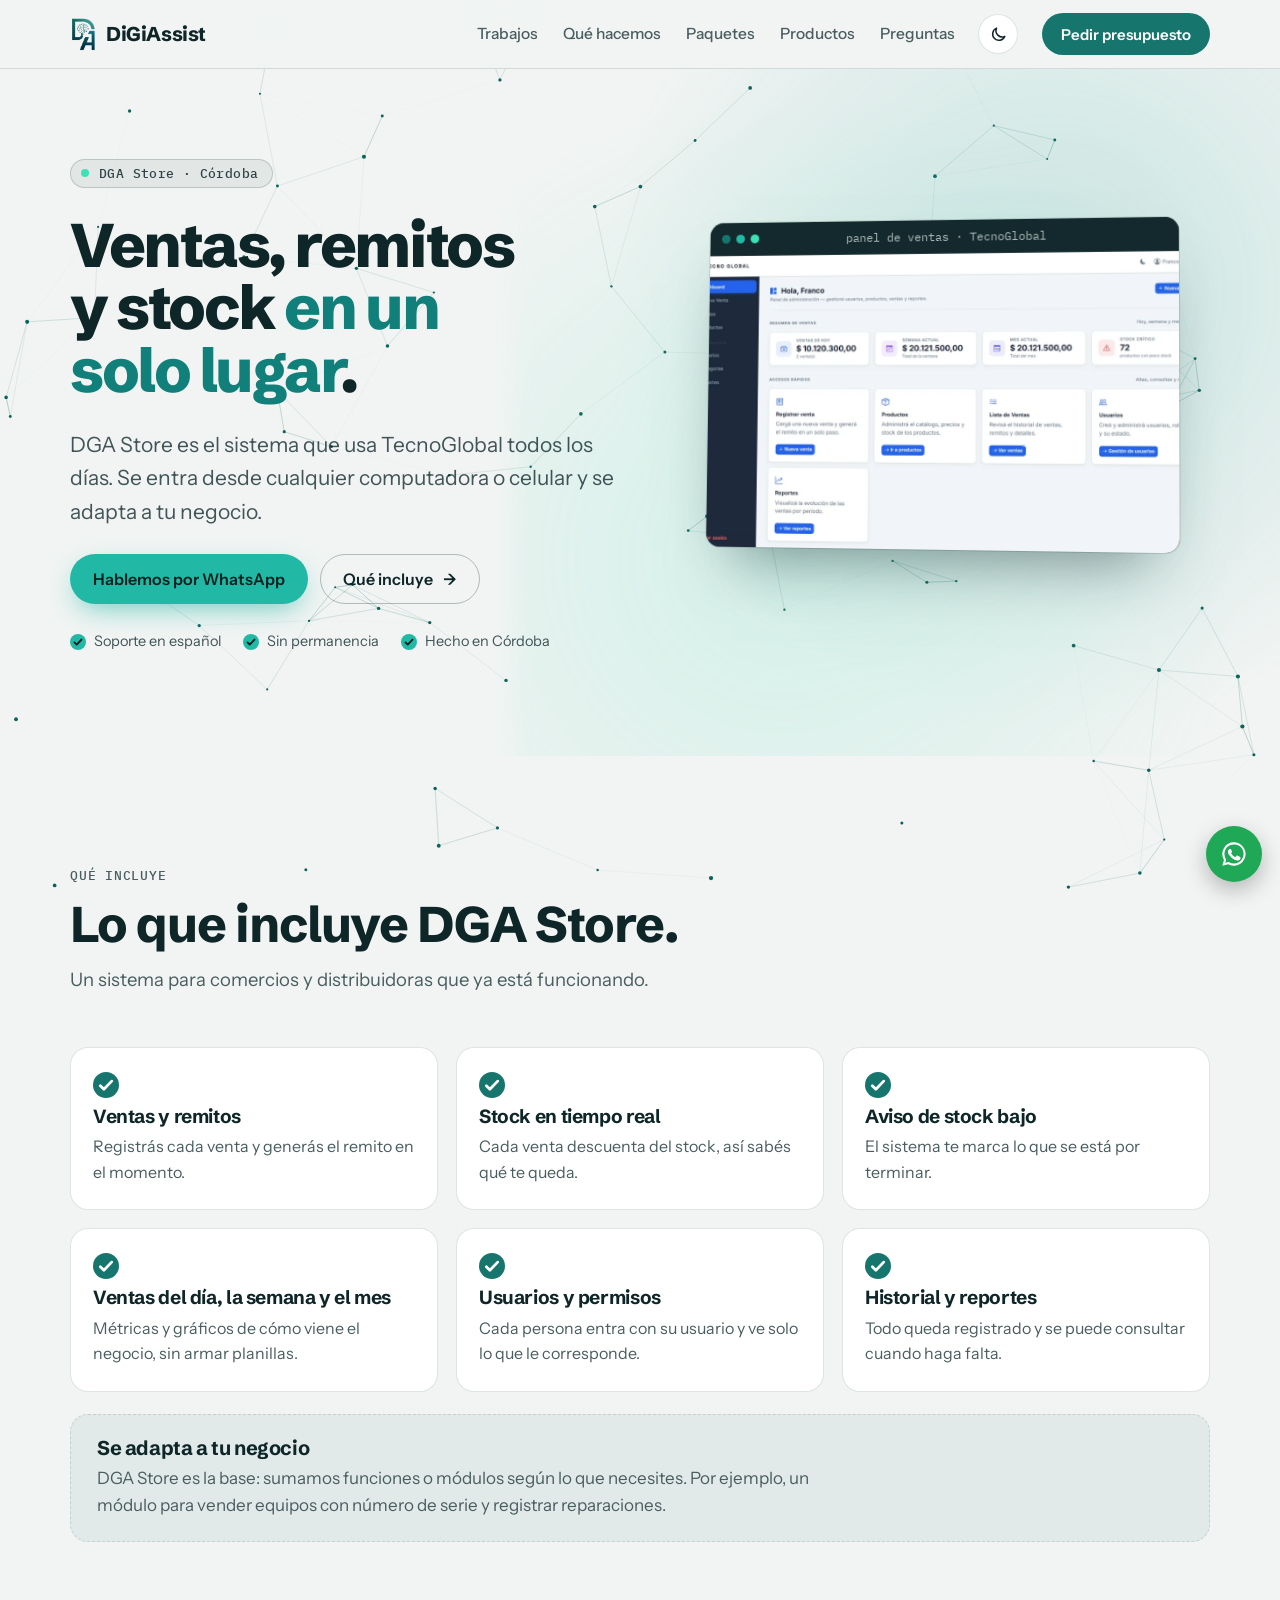
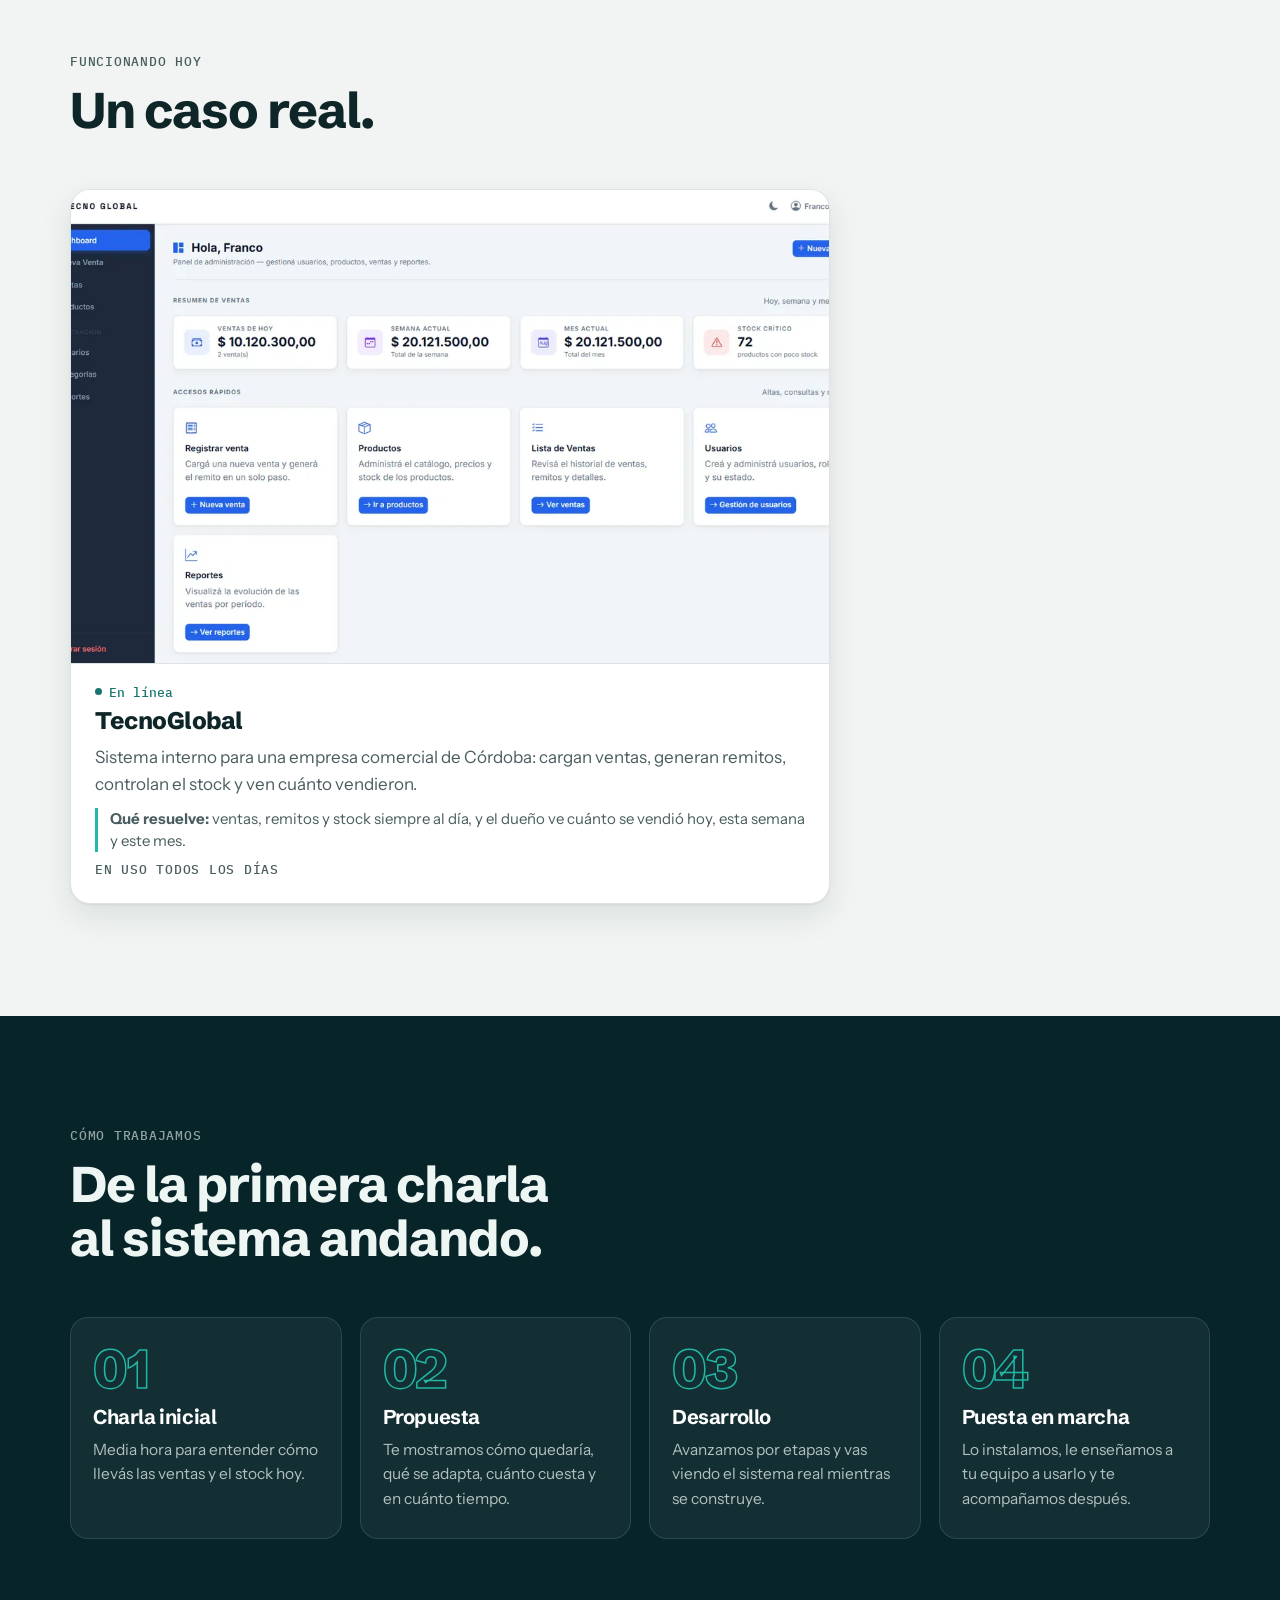
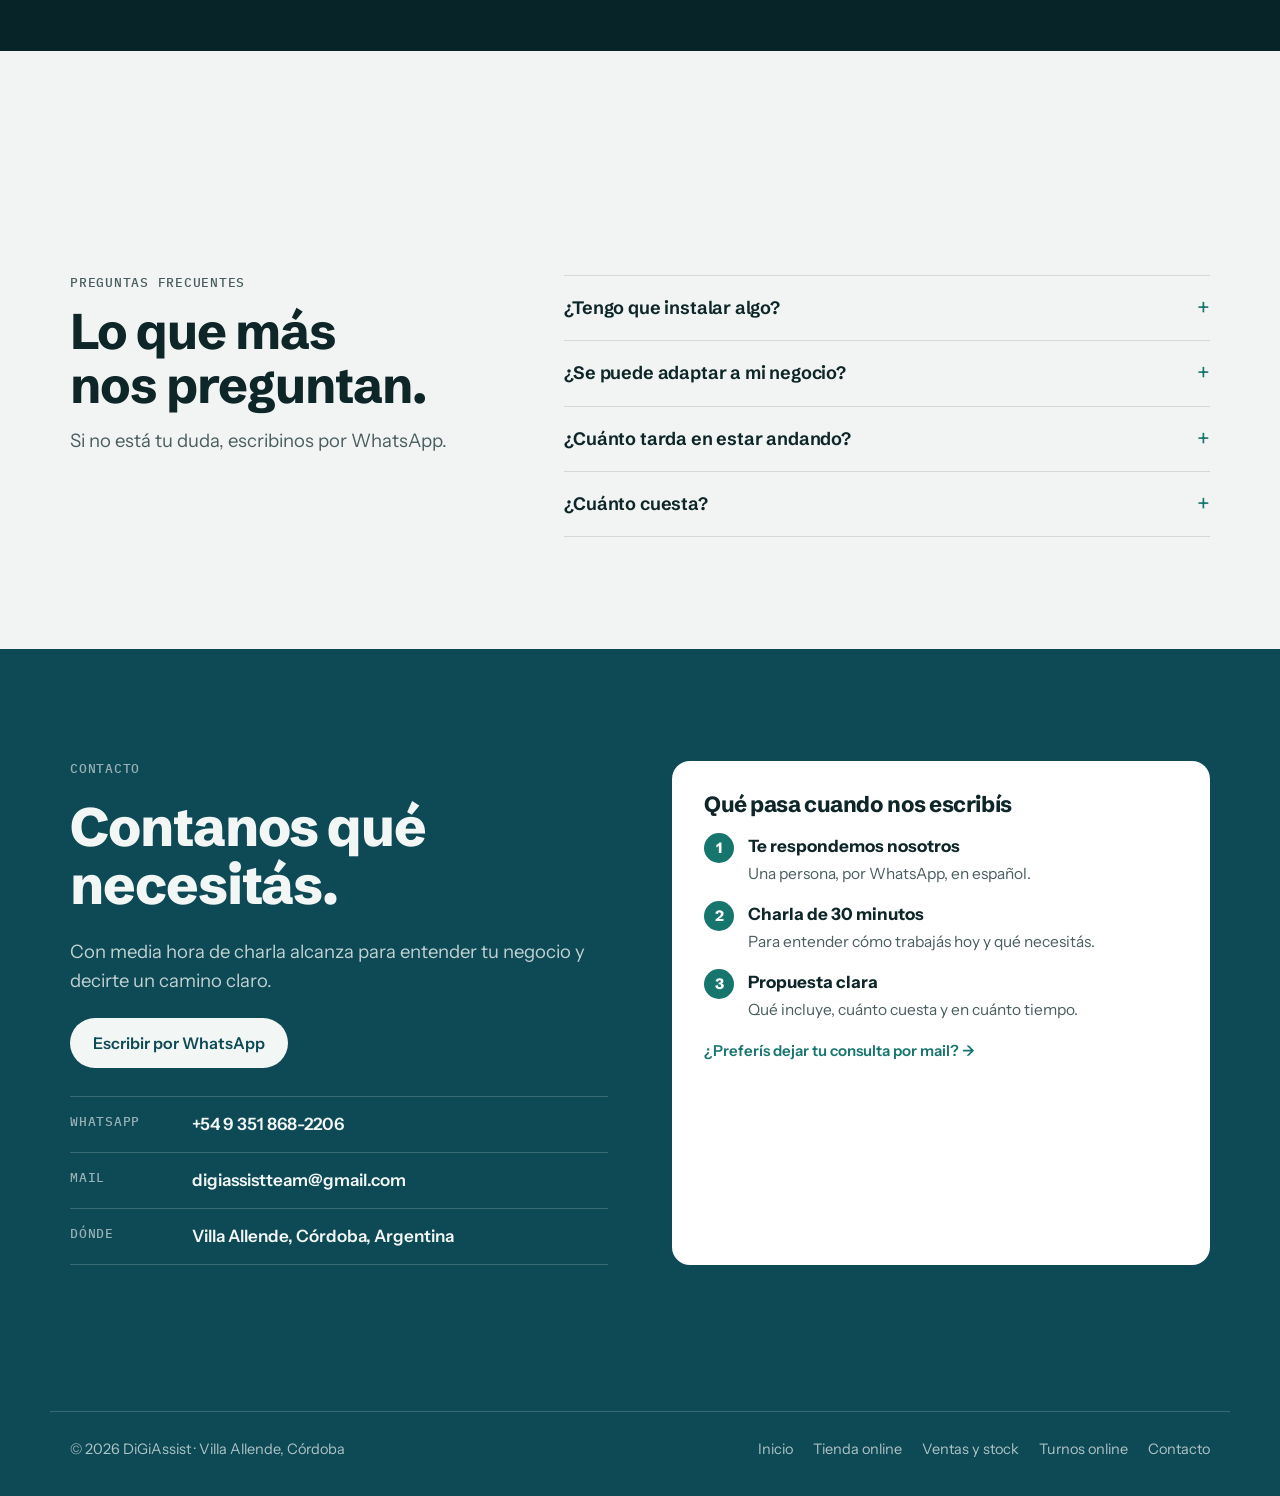
==== sistema-de-ventas-y-stock/index.html @ 02c0b991 "Sitio: paquetes, qué resuelve, cifras concretas, confianza, tres páginas por rubro y medición lista " ====
<!doctype html>
<html lang="es-AR">
<head>
<meta charset="utf-8">
<meta name="viewport" content="width=device-width, initial-scale=1, viewport-fit=cover">
<title>Sistema de ventas, remitos y stock | DGA Store · DiGiAssist</title>
<script>try { if (localStorage.getItem("tema") === "dark") document.documentElement.setAttribute("data-theme", "dark"); } catch (e) {}</script>
<meta name="theme-color" content="#f1f4f3">
<meta name="description" content="DGA Store: registrá ventas, generá remitos, controlá el stock en tiempo real y mirá cuánto vendés por día, semana y mes. Hecho en Córdoba.">
<link rel="canonical" href="https://digiassist.com.ar/sistema-de-ventas-y-stock/">
<meta property="og:type" content="website">
<meta property="og:locale" content="es_AR">
<meta property="og:site_name" content="DiGiAssist">
<meta property="og:url" content="https://digiassist.com.ar/sistema-de-ventas-y-stock/">
<meta property="og:title" content="Sistema de ventas, remitos y stock | DGA Store · DiGiAssist">
<meta property="og:description" content="DGA Store: registrá ventas, generá remitos, controlá el stock en tiempo real y mirá cuánto vendés por día, semana y mes. Hecho en Córdoba.">
<meta property="og:image" content="https://digiassist.com.ar/images/compartir.jpg">
<meta property="og:image:width" content="1200">
<meta property="og:image:height" content="630">
<meta name="twitter:card" content="summary_large_image">
<link rel="icon" href="/images/logo.png">
<link rel="preconnect" href="https://fonts.googleapis.com">
<link rel="preconnect" href="https://fonts.gstatic.com" crossorigin>
<link href="https://fonts.googleapis.com/css2?family=Schibsted+Grotesk:wght@500;600;700;800&family=Instrument+Sans:wght@400;500;600&family=IBM+Plex+Mono:wght@400;500&display=swap" rel="stylesheet">
<link rel="stylesheet" href="/estilo.css?v=2026-11-18">
<script type="application/ld+json">[{"@context": "https://schema.org", "@type": "Service", "name": "Sistema de ventas, remitos y stock", "description": "DGA Store: registrá ventas, generá remitos, controlá el stock en tiempo real y mirá cuánto vendés por día, semana y mes. Hecho en Córdoba.", "provider": {"@type": "ProfessionalService", "name": "DiGiAssist", "url": "https://digiassist.com.ar/"}, "areaServed": {"@type": "AdministrativeArea", "name": "Córdoba, Argentina"}, "url": "https://digiassist.com.ar/sistema-de-ventas-y-stock/"}, {"@context": "https://schema.org", "@type": "FAQPage", "mainEntity": [{"@type": "Question", "name": "¿Tengo que instalar algo?", "acceptedAnswer": {"@type": "Answer", "text": "No. Se usa desde el navegador, en la computadora o en el celular."}}, {"@type": "Question", "name": "¿Se puede adaptar a mi negocio?", "acceptedAnswer": {"@type": "Answer", "text": "Sí. Es la base: podemos sumar funciones, agregar módulos o conectarlo con lo que ya usás. El costo depende de cuánto haya que adaptar."}}, {"@type": "Question", "name": "¿Cuánto tarda en estar andando?", "acceptedAnswer": {"@type": "Answer", "text": "Un sistema como este, en unas tres o cuatro semanas, según lo que haya que adaptar. Se hace por etapas, con partes que ya podés usar."}}, {"@type": "Question", "name": "¿Cuánto cuesta?", "acceptedAnswer": {"@type": "Answer", "text": "Depende de lo que necesites. Después de una charla de 30 minutos te pasamos un presupuesto claro."}}]}]</script>
</head>
<body>
<canvas class="puntos" id="puntos" aria-hidden="true"></canvas>

<header class="cabecera">
  <div class="envoltura">
    <a class="marca-sitio" href="/"><img src="/images/logo.png" alt="" width="26" height="34">DiGiAssist</a>
    <nav class="menu" aria-label="Secciones">
      <a href="/#trabajos">Trabajos</a>
      <a href="/#servicios">Qué hacemos</a>
      <a href="/#paquetes">Paquetes</a>
      <a href="/#productos">Productos</a>
      <a href="#preguntas">Preguntas</a>
    </nav>
    <button class="tema-btn" type="button" id="temaBtn" aria-label="Cambiar a modo oscuro" title="Modo oscuro">
      <svg class="a-oscuro" viewBox="0 0 24 24" fill="none" stroke="currentColor" stroke-width="1.9" stroke-linecap="round" stroke-linejoin="round" aria-hidden="true"><path d="M20 14.5A8 8 0 0 1 9.5 4a8 8 0 1 0 10.5 10.5Z"/></svg>
      <svg class="a-claro" viewBox="0 0 24 24" fill="none" stroke="currentColor" stroke-width="1.9" stroke-linecap="round" stroke-linejoin="round" aria-hidden="true"><circle cx="12" cy="12" r="4"/><path d="M12 2v2M12 20v2M4.9 4.9l1.4 1.4M17.7 17.7l1.4 1.4M2 12h2M20 12h2M4.9 19.1l1.4-1.4M17.7 6.3l1.4-1.4"/></svg>
    </button>
    <a class="btn btn-lleno" href="#contacto"><span class="solo-grande">Pedir presupuesto</span><span class="solo-chico">Contacto</span></a>
  </div>
</header>

<main id="inicio">
  <section class="portada">
    <div class="envoltura">
      <div class="portada-texto">
        <span class="pildora"><i></i>DGA Store · Córdoba</span>
        <h1>Ventas, remitos y stock <span class="resalta">en un solo lugar</span>.</h1>
        <p>DGA Store es el sistema que usa TecnoGlobal todos los días. Se entra desde cualquier computadora o celular y se adapta a tu negocio.</p>
        <div class="acciones">
          <a class="btn btn-acento" href="https://wa.me/5493518682206?text=Hola%21%20Me%20interesa%20DGA%20Store%20%28ventas%2C%20remitos%20y%20stock%29.%20%C2%BFPodemos%20hablar%3F" target="_blank" rel="noopener">Hablemos por WhatsApp</a>
          <a class="btn btn-linea" href="#incluye">Qué incluye <span class="flecha" aria-hidden="true">→</span></a>
        </div>
        <ul class="garantias" aria-label="Cómo trabajamos"><li>Soporte en español</li><li>Sin permanencia</li><li>Hecho en Córdoba</li></ul>
      </div>
      <div class="vitrina" aria-label="Ejemplo real">
        <div class="navegador">
          <div class="navegador-barra"><i><b></b><b></b><b></b></i><span>panel de ventas · TecnoGlobal</span></div>
          <div class="pantallas"><img class="activa" src="/images/dga-store.webp" alt="Ejemplo de TecnoGlobal" width="1200" height="674"></div>
        </div>
      </div>
    </div>
  </section>

  <section class="seccion" id="incluye">
    <div class="envoltura">
      <div class="seccion-cab revela">
        <span class="rotulo">Qué incluye</span>
        <h2>Lo que incluye DGA Store.</h2>
        <p>Un sistema para comercios y distribuidoras que ya está funcionando.</p>
      </div>
      <div class="incluye">
        <div class="incluye-item revela"><h3>Ventas y remitos</h3><p>Registrás cada venta y generás el remito en el momento.</p></div>
        <div class="incluye-item revela"><h3>Stock en tiempo real</h3><p>Cada venta descuenta del stock, así sabés qué te queda.</p></div>
        <div class="incluye-item revela"><h3>Aviso de stock bajo</h3><p>El sistema te marca lo que se está por terminar.</p></div>
        <div class="incluye-item revela"><h3>Ventas del día, la semana y el mes</h3><p>Métricas y gráficos de cómo viene el negocio, sin armar planillas.</p></div>
        <div class="incluye-item revela"><h3>Usuarios y permisos</h3><p>Cada persona entra con su usuario y ve solo lo que le corresponde.</p></div>
        <div class="incluye-item revela"><h3>Historial y reportes</h3><p>Todo queda registrado y se puede consultar cuando haga falta.</p></div>
      </div>
      <aside class="adapta revela"><h3>Se adapta a tu negocio</h3><p>DGA Store es la base: sumamos funciones o módulos según lo que necesites. Por ejemplo, un módulo para vender equipos con número de serie y registrar reparaciones.</p></aside>
    </div>
  </section>

  <section class="seccion" id="casos" style="padding-top: 0;">
    <div class="envoltura">
      <div class="seccion-cab revela">
        <span class="rotulo">Funcionando hoy</span>
        <h2>Un caso real.</h2>
      </div>
      <div class="casos uno">
        <article class="caso revela">
          <img src="/images/dga-store.webp" alt="Panel de ventas, remitos y stock de TecnoGlobal" width="1200" height="674" loading="lazy">
          <div class="caso-cuerpo">
            <span class="estado">En línea</span>
            <h3>TecnoGlobal</h3>
            <p>Sistema interno para una empresa comercial de Córdoba: cargan ventas, generan remitos, controlan el stock y ven cuánto vendieron.</p>
            <p class="resuelve"><b>Qué resuelve:</b> ventas, remitos y stock siempre al día, y el dueño ve cuánto se vendió hoy, esta semana y este mes.</p>
            <span class="rotulo">En uso todos los días</span>
          </div>
        </article>
      </div>
    </div>
  </section>

  <section class="seccion proceso" id="proceso">
    <div class="envoltura">
      <div class="seccion-cab revela">
        <span class="rotulo">Cómo trabajamos</span>
        <h2>De la primera charla al sistema andando.</h2>
      </div>
      <ol class="pasos">
        <li class="paso revela"><h3>Charla inicial</h3><p>Media hora para entender cómo llevás las ventas y el stock hoy.</p></li>
        <li class="paso revela"><h3>Propuesta</h3><p>Te mostramos cómo quedaría, qué se adapta, cuánto cuesta y en cuánto tiempo.</p></li>
        <li class="paso revela"><h3>Desarrollo</h3><p>Avanzamos por etapas y vas viendo el sistema real mientras se construye.</p></li>
        <li class="paso revela"><h3>Puesta en marcha</h3><p>Lo instalamos, le enseñamos a tu equipo a usarlo y te acompañamos después.</p></li>
      </ol>
    </div>
  </section>

  <section class="seccion" id="preguntas">
    <div class="envoltura preguntas">
      <div class="seccion-cab revela">
        <span class="rotulo">Preguntas frecuentes</span>
        <h2>Lo que más nos preguntan.</h2>
        <p>Si no está tu duda, escribinos por WhatsApp.</p>
      </div>
      <div>
        <details><summary>¿Tengo que instalar algo?</summary><p>No. Se usa desde el navegador, en la computadora o en el celular.</p></details>
        <details><summary>¿Se puede adaptar a mi negocio?</summary><p>Sí. Es la base: podemos sumar funciones, agregar módulos o conectarlo con lo que ya usás. El costo depende de cuánto haya que adaptar.</p></details>
        <details><summary>¿Cuánto tarda en estar andando?</summary><p>Un sistema como este, en unas tres o cuatro semanas, según lo que haya que adaptar. Se hace por etapas, con partes que ya podés usar.</p></details>
        <details><summary>¿Cuánto cuesta?</summary><p>Depende de lo que necesites. Después de una charla de 30 minutos te pasamos un presupuesto claro.</p></details>
      </div>
    </div>
  </section>

  <section class="seccion contacto" id="contacto" style="padding-top: clamp(64px, 9vw, 112px);">
    <div class="envoltura">
      <div class="contacto-texto">
        <span class="rotulo" style="color: rgba(242,247,246,.6);">Contacto</span>
        <h2>Contanos qué necesitás.</h2>
        <p>Con media hora de charla alcanza para entender tu negocio y decirte un camino claro.</p>
        <a class="btn btn-lleno" href="https://wa.me/5493518682206?text=Hola%21%20Vi%20la%20p%C3%A1gina%20de%20DGA%20Store%20%28ventas%2C%20remitos%20y%20stock%29%20y%20me%20interesa." target="_blank" rel="noopener">Escribir por WhatsApp</a>
        <ul class="canales">
          <li><span>WhatsApp</span><a href="https://wa.me/5493518682206" target="_blank" rel="noopener">+54 9 351 868-2206</a></li>
          <li><span>Mail</span><b>digiassistteam@gmail.com</b></li>
          <li><span>Dónde</span><b>Villa Allende, Córdoba, Argentina</b></li>
        </ul>
      </div>
      <div class="formulario siguiente">
        <h3>Qué pasa cuando nos escribís</h3>
        <ol class="siguiente-lista">
          <li><b>Te respondemos nosotros</b><span>Una persona, por WhatsApp, en español.</span></li>
          <li><b>Charla de 30 minutos</b><span>Para entender cómo trabajás hoy y qué necesitás.</span></li>
          <li><b>Propuesta clara</b><span>Qué incluye, cuánto cuesta y en cuánto tiempo.</span></li>
        </ol>
        <a class="mas" href="/#contacto">¿Preferís dejar tu consulta por mail? →</a>
      </div>
    </div>
  </section>
</main>

<footer class="pie">
  <div class="envoltura">
    <span>© 2026 DiGiAssist · Villa Allende, Córdoba</span>
    <nav aria-label="Pie">
      <a href="/">Inicio</a><a href="/tienda-online/">Tienda online</a><a href="/sistema-de-ventas-y-stock/">Ventas y stock</a><a href="/turnos-online/">Turnos online</a><a href="/#contacto">Contacto</a>
    </nav>
  </div>
</footer>

<a class="wa-flotante" href="https://wa.me/5493518682206" target="_blank" rel="noopener" aria-label="Escribir por WhatsApp">
  <svg viewBox="0 0 24 24" fill="currentColor" aria-hidden="true"><path d="M12 2a10 10 0 0 0-8.6 15.1L2 22l5-1.3A10 10 0 1 0 12 2Zm0 18.2a8.2 8.2 0 0 1-4.2-1.2l-.3-.2-3 .8.8-2.9-.2-.3A8.2 8.2 0 1 1 12 20.2Zm4.5-6.1c-.2-.1-1.5-.7-1.7-.8-.2-.1-.4-.1-.6.1l-.8 1c-.1.2-.3.2-.5.1a6.7 6.7 0 0 1-3.3-2.9c-.2-.4.2-.4.7-1.3.1-.2 0-.3 0-.4l-.8-1.8c-.2-.5-.4-.4-.6-.4h-.5a1 1 0 0 0-.7.3 3 3 0 0 0-.9 2.2 5.2 5.2 0 0 0 1.1 2.7 11.8 11.8 0 0 0 4.5 4c1.7.7 2.3.8 3.2.6a2.7 2.7 0 0 0 1.8-1.3 2.2 2.2 0 0 0 .2-1.3c-.1-.1-.3-.2-.5-.3Z"/></svg>
</a>

<script>
  // Aparición suave al bajar
  (() => {
    document.documentElement.classList.add("js");
    const revelar = new IntersectionObserver(es => es.forEach(x => { if (x.isIntersecting) { x.target.classList.add("visto"); revelar.unobserve(x.target); } }), { rootMargin: "0px 0px -8% 0px" });
    document.querySelectorAll(".revela").forEach((el, i) => { el.style.transitionDelay = (i % 4) * 70 + "ms"; revelar.observe(el); });
  })();
</script>
<script src="/comun.js?v=2026-11-18" defer></script>
</body>
</html>
---- estilo.css ----
/* Layout: estudio chico que muestra el trabajo primero. Arriba la promesa y capturas reales; después los trabajos
     con su dominio, qué hacemos, productos propios, cómo trabajamos, preguntas, la franja de marcas y el contacto.
     Fondo claro y frío, tinta verde petróleo como el logo, el dominio de cada trabajo en monoespaciada. */
  :root {
    --fondo: #f1f4f3;
    --superficie: #ffffff;
    --hundido: #e6ebe9;
    --tinta: #0f2629;
    --tinta-2: #4a5d5f;
    --linea: rgba(15, 38, 41, .13);
    --marca: #16756d;
    --marca-fuerte: #0e4a55;
    --sobre-marca: #ffffff;
    --senal: #5b6f71;
    --acento: #22b8a6;
    --noche: #072429;
    --sombra: 0 1px 2px rgba(15, 38, 41, .06), 0 12px 32px rgba(15, 38, 41, .10);
    --display: "Schibsted Grotesk", "Helvetica Neue", Arial, sans-serif;
    --texto: "Instrument Sans", "Helvetica Neue", Arial, sans-serif;
    --mono: "IBM Plex Mono", ui-monospace, Menlo, monospace;
    --ancho: 1180px;
    /* portada y puntitos: en claro, tinta oscura sobre fondo claro */
    --h-rgb: 15, 38, 41; --h-txt: #0f2629; --h-bg: transparent;
    --glow-a: rgba(31, 168, 150, .20); --glow-b: rgba(62, 224, 181, .16);
    --h-sombra: 0 34px 60px -28px rgba(15, 38, 41, .5);
    --puntos-rgb: 14, 98, 92; --puntos-fuerza: 1.25; --acento-txt: #12807a;
  }
  :root[data-theme="dark"] {
    --fondo: #0c1719; --superficie: #122124; --hundido: #172a2d; --tinta: #e4ecea; --tinta-2: #9cb0ad; --linea: rgba(228, 236, 234, .13);
    --marca: #52b9ad; --marca-fuerte: #8fd4ca; --sobre-marca: #08191a; --senal: #9cb0ad; --acento: #3ee0b5; --noche: #061b1f; --sombra: 0 1px 2px rgba(0,0,0,.3), 0 14px 36px rgba(0,0,0,.35);
    color-scheme: dark;
    --h-rgb: 238, 246, 244; --h-txt: #eef6f4; --h-bg: var(--noche);
    --glow-a: rgba(31, 168, 150, .45); --glow-b: rgba(62, 224, 181, .22);
    --h-sombra: 0 40px 80px -30px rgba(0, 0, 0, .7);
    --puntos-rgb: 82, 185, 173; --puntos-fuerza: 1; --acento-txt: var(--acento);
  }

  * { box-sizing: border-box; }
  html { scroll-behavior: smooth; scroll-padding-top: calc(72px + env(safe-area-inset-top, 0px)); }
  body { margin: 0; background: var(--fondo); color: var(--tinta); font: 400 17px/1.6 var(--texto); -webkit-font-smoothing: antialiased; }
  img { max-width: 100%; height: auto; display: block; }
  main { overflow-x: clip; }
  a { color: inherit; }
  h1, h2, h3 { font-family: var(--display); line-height: 1.08; letter-spacing: -.02em; margin: 0; text-wrap: balance; }
  p { margin: 0; }
  :focus-visible { outline: 2px solid var(--marca); outline-offset: 3px; border-radius: 4px; }
  .envoltura { max-width: var(--ancho); margin: 0 auto; padding-left: max(20px, env(safe-area-inset-left, 0px)); padding-right: max(20px, env(safe-area-inset-right, 0px)); }
  .rotulo { font: 500 12.5px/1.2 var(--mono); letter-spacing: .06em; text-transform: uppercase; color: var(--tinta-2); }
  .seccion { padding-block: clamp(64px, 9vw, 112px); }
  .seccion-cab { display: grid; gap: 14px; max-width: 720px; margin-bottom: clamp(32px, 5vw, 52px); }
  .seccion-cab h2 { font-size: clamp(32px, 4.6vw, 50px); font-weight: 750; }
  .seccion-cab p { color: var(--tinta-2); font-size: 18.5px; max-width: 60ch; }

  /* botones */
  .btn { display: inline-flex; align-items: center; justify-content: center; gap: 10px; min-height: 50px; padding: 0 22px; border-radius: 999px; font: 600 16px/1 var(--texto);
    text-decoration: none; border: 1.5px solid transparent; cursor: pointer; transition: transform .15s, background-color .15s; }
  .btn:active { transform: translateY(1px); }
  .btn-lleno { background: var(--marca); color: var(--sobre-marca); }
  .btn-lleno:hover { background: var(--marca-fuerte); }
  .btn-linea { border-color: var(--linea); background: var(--superficie); color: var(--tinta); }
  .btn-linea:hover { border-color: var(--tinta-2); }
  .btn svg { width: 19px; height: 19px; flex: none; }
  .btn .flecha { transition: transform .2s; }
  .btn:hover .flecha { transform: translateX(4px); }
  .btn-acento { background: var(--acento); color: #04211f; box-shadow: 0 10px 28px -8px color-mix(in srgb, var(--acento) 70%, transparent); }
  .btn-acento:hover { background: color-mix(in srgb, var(--acento) 82%, #fff); }

  /* cabecera */
  body::before { content: ""; position: fixed; inset: 0 0 auto; height: env(safe-area-inset-top, 0px); z-index: 10; background: var(--fondo); }
  .cabecera { position: sticky; top: env(safe-area-inset-top, 0px); z-index: 9; background: color-mix(in srgb, var(--fondo) 88%, transparent); backdrop-filter: blur(10px); border-bottom: 1px solid var(--linea); }
  .cabecera .envoltura { display: flex; align-items: center; gap: 24px; height: 68px; }
  .marca-sitio { display: flex; align-items: center; gap: 10px; text-decoration: none; font: 750 20px/1 var(--display); letter-spacing: -.02em; }
  .marca-sitio img { width: 26px; height: auto; }
  :root[data-theme="dark"] .marca-sitio img { filter: brightness(0) invert(.92); }
  .menu { display: flex; gap: 26px; margin-left: auto; }
  .menu a { text-decoration: none; font-weight: 500; font-size: 15.5px; color: var(--tinta-2); }
  .menu a:hover { color: var(--tinta); }
  .cabecera .btn { min-height: 42px; padding: 0 18px; font-size: 15px; }
  .solo-chico { display: none; }
  .puntos { position: fixed; inset: 0; width: 100%; height: 100%; z-index: 0; pointer-events: none; }
  main, .pie { position: relative; z-index: 1; }
  .tema-btn { flex: none; width: 40px; height: 40px; border-radius: 50%; border: 1px solid var(--linea); background: var(--superficie); color: var(--tinta); display: grid; place-items: center; cursor: pointer; padding: 0; transition: border-color .2s; }
  .tema-btn:hover { border-color: var(--tinta-2); }
  .tema-btn svg { width: 19px; height: 19px; }
  .tema-btn .a-claro { display: none; }
  :root[data-theme="dark"] .tema-btn .a-oscuro { display: none; }
  :root[data-theme="dark"] .tema-btn .a-claro { display: block; }
  @media (max-width: 880px) { .menu { display: none; } .tema-btn { margin-left: auto; } }
  @media (max-width: 520px) { .solo-grande { display: none; } .solo-chico { display: inline; } }

  /* portada: clara por defecto (oscura en modo oscuro), frase que rota, vitrina viva con capturas que cambian y avisos que aparecen */
  .portada { position: relative; overflow: hidden; background: var(--h-bg); color: var(--h-txt); padding-block: clamp(48px, 7vw, 96px) clamp(64px, 8vw, 110px); isolation: isolate; }
  .portada::before { content: ""; position: absolute; inset: -20% -10% auto auto; width: 70vw; height: 70vw; max-width: 900px; max-height: 900px; z-index: -1;
    background: radial-gradient(circle at 60% 40%, var(--glow-a), transparent 58%), radial-gradient(circle at 30% 70%, var(--glow-b), transparent 52%); filter: blur(10px); animation: respirar 12s ease-in-out infinite alternate; }
  @keyframes respirar { to { transform: translate(-6%, 8%) scale(1.08); } }
  .portada .envoltura { display: grid; grid-template-columns: minmax(0, 1.12fr) minmax(0, 1fr); gap: clamp(32px, 5vw, 64px); align-items: center; }
  .portada-texto { display: grid; gap: 26px; min-width: 0; }
  .pildora { justify-self: start; display: inline-flex; align-items: center; gap: 10px; padding: 7px 14px 7px 10px; border-radius: 999px; border: 1px solid rgba(var(--h-rgb), .18); background: rgba(var(--h-rgb), .06);
    font: 500 13px/1 var(--mono); letter-spacing: .03em; color: rgba(var(--h-rgb), .85); }
  .pildora i { width: 8px; height: 8px; border-radius: 50%; background: #3ee0b5; box-shadow: 0 0 0 0 rgba(62, 224, 181, .6); animation: latido 2s infinite; }
  @keyframes latido { 70% { box-shadow: 0 0 0 9px rgba(62, 224, 181, 0); } 100% { box-shadow: 0 0 0 0 rgba(62, 224, 181, 0); } }
  .portada h1 { font-size: clamp(38px, 4.8vw, 66px); font-weight: 800; letter-spacing: -.04em; line-height: 1.02; }
  .rota { position: relative; display: inline-block; vertical-align: bottom; color: var(--acento-txt); }
  .rota span { display: inline-block; white-space: nowrap; }
  @media (max-width: 420px) { .rota span { white-space: normal; } }
  .rota.sale span { animation: salir .35s cubic-bezier(.6, 0, .8, .4) forwards; }
  .rota.entra span { animation: entrar .5s cubic-bezier(.2, .9, .3, 1.2); }
  @keyframes salir { to { transform: translateY(-60%); opacity: 0; filter: blur(4px); } }
  @keyframes entrar { from { transform: translateY(60%); opacity: 0; filter: blur(4px); } }
  .rota::after { content: ""; position: absolute; left: 0; right: 0; bottom: .02em; height: .1em; border-radius: 99px; background: currentColor; opacity: .35; }
  .portada-texto > p { font-size: clamp(18px, 1.8vw, 21px); color: rgba(var(--h-rgb), .78); max-width: 46ch; }
  .acciones { display: flex; flex-wrap: wrap; gap: 12px; }
  .portada .btn-linea { background: transparent; color: var(--h-txt); border-color: rgba(var(--h-rgb), .28); }
  .portada .btn-linea:hover { border-color: var(--h-txt); }
  .cifras { display: flex; flex-wrap: wrap; gap: 14px 34px; padding-top: 8px; }
  .cifras div { display: grid; gap: 2px; }
  .cifras b { font: 800 34px/1 var(--display); letter-spacing: -.03em; color: var(--h-txt); }
  .cifras span { font-size: 13.5px; color: rgba(var(--h-rgb), .62); }

  .vitrina { position: relative; min-width: 0; padding: 26px 34px 70px 0; }
  .navegador { position: relative; border-radius: 14px; overflow: hidden; background: #0f2125; box-shadow: var(--h-sombra), 0 0 0 1px rgba(var(--h-rgb), .14); transform: perspective(1400px) rotateY(-7deg) rotateX(3deg); transition: transform .6s; }
  .vitrina:hover .navegador { transform: perspective(1400px) rotateY(-2deg) rotateX(1deg); }
  .navegador-barra { display: flex; align-items: center; gap: 12px; height: 34px; padding: 0 12px; background: #13292d; border-bottom: 1px solid rgba(238, 246, 244, .1); }
  .navegador-barra i { display: flex; gap: 6px; }
  .navegador-barra i b { width: 9px; height: 9px; border-radius: 50%; background: rgba(238, 246, 244, .22); }
  .navegador-barra i b:first-child { background: #16756d; } .navegador-barra i b:nth-child(2) { background: #22b8a6; } .navegador-barra i b:nth-child(3) { background: #3ee0b5; }
  .navegador-barra span { flex: 1; min-width: 0; font: 400 12px/1 var(--mono); color: rgba(238, 246, 244, .7); text-align: center; overflow: hidden; text-overflow: ellipsis; white-space: nowrap; padding-right: 40px; }
  .pantallas { position: relative; aspect-ratio: 1200 / 750; }
  .pantallas img, .telefono .pantallas img { position: absolute; inset: 0; width: 100%; height: 100%; object-fit: cover; object-position: top; opacity: 0; transform: scale(1.03); transition: opacity .9s, transform 1.4s; }
  .pantallas img.activa { opacity: 1; transform: none; }
  .telefono { position: absolute; right: 0; bottom: 8px; width: 27%; max-width: 176px; border-radius: 26px; padding: 7px; background: #050f11; box-shadow: 0 30px 60px -20px rgba(0, 0, 0, .8), 0 0 0 1px rgba(238, 246, 244, .14); animation: flotar 6s ease-in-out infinite; }
  .telefono .pantallas { aspect-ratio: 420 / 909; border-radius: 20px; overflow: hidden; }
  @keyframes flotar { 50% { transform: translateY(-10px); } }
  .aviso { position: absolute; z-index: 2; display: grid; grid-template-columns: auto minmax(0, 1fr); gap: 2px 11px; align-items: center; padding: 11px 15px 11px 11px; border-radius: 14px;
    background: rgba(255, 255, 255, .96); color: #0f2629; box-shadow: 0 18px 40px -12px rgba(0, 0, 0, .55); font-size: 13px; line-height: 1.25; max-width: 240px;
    opacity: 0; transform: translateY(14px) scale(.92); transition: opacity .45s, transform .55s cubic-bezier(.2, .9, .3, 1.3); }
  .aviso.ve { opacity: 1; transform: none; }
  .aviso i { grid-row: span 2; width: 34px; height: 34px; border-radius: 10px; display: grid; place-items: center; color: #fff; }
  .aviso i svg { width: 18px; height: 18px; }
  .aviso b { font-weight: 700; font-size: 13.5px; }
  .aviso small { color: #5a6b6d; font-size: 12.5px; }
  .aviso-1 { left: -26px; top: 6%; } .aviso-1 i { background: #16756d; }
  .aviso-2 { right: 18%; top: -4%; } .aviso-2 i { background: #0e4a55; }
  .aviso-3 { left: 6%; bottom: 6%; } .aviso-3 i { background: #12907f; }
  .aviso-4 { right: -6px; top: 34%; } .aviso-4 i { background: #0b6b73; }
  @media (max-width: 880px) {
    .portada .envoltura { grid-template-columns: 1fr; }
    .vitrina { padding: 34px 18px 64px 0; }
    .navegador { transform: none; }
    .aviso-1 { left: -6px; } .aviso-4 { right: 0; top: 40%; }
    .aviso { max-width: 210px; font-size: 12px; }
  }

  /* franja de servicios en movimiento */
  .franja { position: relative; z-index: 3; margin-top: -26px; transform: rotate(-2deg); background: var(--acento); color: #04211f; padding-block: 16px; overflow: hidden; box-shadow: 0 16px 40px -18px rgba(0, 0, 0, .5); }
  .franja-pista { display: flex; width: max-content; animation: correr 26s linear infinite; }
  .franja-grupo { display: flex; align-items: center; gap: 28px; padding-right: 28px; font: 800 clamp(22px, 3vw, 34px)/1 var(--display); letter-spacing: -.02em; white-space: nowrap; }
  .franja-grupo svg { width: 22px; height: 22px; flex: none; }

  /* aparecer al bajar: el contenido siempre está visible, solo se acomoda */
  .js .revela { transform: translateY(26px); transition: transform .8s cubic-bezier(.2, .8, .2, 1); }
  .js .revela.visto { transform: none; }

  /* trabajos */
  .carrusel { overflow: hidden; cursor: grab; touch-action: pan-y; user-select: none; -webkit-user-select: none;
    mask-image: linear-gradient(90deg, transparent, #000 10%, #000 90%, transparent); -webkit-mask-image: linear-gradient(90deg, transparent, #000 10%, #000 90%, transparent); }
  .carrusel.arrastrando { cursor: grabbing; }
  .carrusel-pista { display: flex; gap: 26px; width: max-content; padding-block: 14px 26px; will-change: transform; }
  .carrusel .trabajo { flex: none; width: min(540px, 82vw); }
  .carrusel img { -webkit-user-drag: none; }
  .carrusel-controles { display: flex; align-items: center; justify-content: space-between; gap: 16px; margin-bottom: 34px; }
  .carrusel-controles div { display: flex; gap: 10px; }
  .flecha-btn { width: 48px; height: 48px; border-radius: 50%; display: grid; place-items: center; border: 1.5px solid var(--linea); background: var(--superficie); color: var(--tinta); cursor: pointer; transition: border-color .2s, transform .2s; }
  .flecha-btn:hover { border-color: var(--marca); transform: scale(1.06); }
  .flecha-btn svg { width: 20px; height: 20px; }
  .trabajo { display: grid; grid-template-rows: auto 1fr; background: var(--superficie); border: 1px solid var(--linea); border-radius: 16px; overflow: hidden; min-width: 0; }
  .trabajo-foto { position: relative; display: block; background: var(--hundido); aspect-ratio: 16 / 10; overflow: hidden; }
  .trabajo-foto img { width: 100%; height: 100%; object-fit: cover; object-position: top center; transition: transform .5s; }
  .trabajo { transition: transform .35s cubic-bezier(.2, .8, .2, 1), box-shadow .35s; }
  .trabajo:hover { transform: translateY(-6px) !important; box-shadow: var(--sombra); }
  .trabajo:hover .trabajo-foto > img:first-child { transform: scale(1.04); }
  a.trabajo-foto::after { content: "Ver sitio ↗"; position: absolute; left: 16px; top: 16px; padding: 8px 14px; border-radius: 999px; background: var(--acento); color: #04211f; font: 700 14px/1 var(--texto);
    opacity: 0; transform: translateY(-6px); transition: opacity .25s, transform .25s; }
  a.trabajo-foto:hover::after, a.trabajo-foto:focus-visible::after { opacity: 1; transform: none; }
  .trabajo-foto .mini { position: absolute; right: 16px; bottom: 16px; width: 20%; height: auto; border-radius: 14px; border: 4px solid #050f11; box-shadow: 0 18px 30px -10px rgba(0, 0, 0, .6); transition: transform .5s; }
  .trabajo:hover .trabajo-foto .mini { transform: translateY(-8px) rotate(-3deg); }
  .trabajo-cuerpo { display: grid; align-content: start; gap: 12px; padding: 22px 24px 26px; }
  .trabajo-cuerpo .rotulo a { color: var(--marca); text-decoration: none; text-transform: none; letter-spacing: .01em; font-size: 13.5px; }
  .trabajo-cuerpo .rotulo a:hover { text-decoration: underline; }
  .trabajo h3 { font-size: 25px; font-weight: 750; }
  .trabajo p { color: var(--tinta-2); font-size: 16.5px; }
  .etiquetas { display: flex; flex-wrap: wrap; gap: 6px; padding-top: 4px; }
  .etiquetas li { list-style: none; font-size: 13px; font-weight: 500; padding: 5px 10px; border-radius: 999px; background: var(--hundido); color: var(--tinta-2); }
  .etiquetas { margin: 0; padding-left: 0; }
  .estado { display: inline-flex; align-items: center; gap: 7px; font: 500 12.5px/1 var(--mono); color: var(--marca); }
  .estado::before { content: ""; width: 7px; height: 7px; border-radius: 50%; background: currentColor; }
  .estado.pronto { color: var(--senal); }
  .boceto { display: grid; grid-template-columns: 30% 1fr; gap: 10px; height: 100%; padding: 22px; background: repeating-linear-gradient(0deg, transparent 0 23px, var(--linea) 23px 24px), var(--hundido); }
  .boceto i { display: block; border: 1.5px dashed var(--tinta-2); border-radius: 8px; opacity: .55; }
  .boceto .col { display: grid; gap: 10px; grid-template-rows: 28px repeat(4, 1fr); }
  .boceto .principal { display: grid; gap: 10px; grid-template-rows: 28px 1.4fr 1fr; }
  .boceto .fila2 { display: grid; grid-template-columns: 1fr 1fr 1fr; gap: 10px; }
  .trabajo-invita { display: flex; flex-wrap: wrap; align-items: center; justify-content: space-between; gap: 18px 40px; padding: clamp(24px, 3.4vw, 40px); border-radius: 20px; background: var(--hundido); border: 1px dashed var(--tinta-2); }
  .trabajo-invita > div { display: grid; gap: 10px; flex: 1 1 420px; min-width: 0; }
  .trabajo-invita h3 { font-size: clamp(26px, 3vw, 34px); font-weight: 800; letter-spacing: -.03em; }
  .trabajo-invita p { color: var(--tinta-2); font-size: 17px; max-width: 62ch; }

  /* qué hacemos */
  .servicios { display: grid; grid-template-columns: repeat(4, minmax(0, 1fr)); border-top: 1px solid var(--linea); }
  .servicio { display: grid; align-content: start; gap: 12px; padding: 28px 24px 8px 0; min-width: 0; }
  .servicio + .servicio { padding-left: 24px; border-left: 1px solid var(--linea); }
  .servicio svg { width: 54px; height: 54px; padding: 13px; border-radius: 16px; color: #fff; background: linear-gradient(135deg, var(--marca), var(--marca-fuerte)); box-shadow: 0 12px 24px -12px var(--marca); transition: transform .35s cubic-bezier(.2, .9, .3, 1.4); }
  .servicio:nth-child(2) svg { background: linear-gradient(135deg, #22b8a6, #0f7f74); box-shadow: 0 12px 24px -12px #22b8a6; }
  .servicio:nth-child(3) svg { background: linear-gradient(135deg, #0e4a55, #072429); box-shadow: 0 12px 24px -12px #0e4a55; }
  .servicio:nth-child(4) svg { background: linear-gradient(135deg, #25b8a3, #0d7c6c); box-shadow: 0 12px 24px -12px #25b8a3; }
  .servicio:hover svg { transform: translateY(-4px) rotate(-6deg); }
  :root[data-theme="dark"] .servicio svg { color: #fff; }
  .servicio h3 { font-size: 21px; font-weight: 700; }
  .servicio p { color: var(--tinta-2); font-size: 16px; }
  .servicio ul { margin: 4px 0 0; padding: 0; list-style: none; display: grid; gap: 6px; font-size: 15px; }
  .servicio li { display: flex; gap: 8px; }
  .servicio li::before { content: "–"; color: var(--marca); }
  @media (max-width: 960px) { .servicios { grid-template-columns: repeat(2, minmax(0, 1fr)); } .servicio:nth-child(3) { padding-left: 0; border-left: 0; } .servicio:nth-child(n+3) { border-top: 1px solid var(--linea); margin-top: 18px; } }
  @media (max-width: 560px) { .servicios { grid-template-columns: 1fr; } .servicio + .servicio { padding-left: 0; border-left: 0; border-top: 1px solid var(--linea); margin-top: 0; } }

  /* productos */
  .producto { display: grid; grid-template-columns: minmax(0, .9fr) minmax(0, 1.1fr); gap: clamp(28px, 4vw, 56px); align-items: center; padding-block: 28px; }
  .producto + .producto { border-top: 1px solid var(--linea); margin-top: 28px; padding-top: 56px; }
  .producto.invertido .producto-foto { order: -1; }
  .producto-texto { display: grid; gap: 16px; min-width: 0; }
  .producto h3 { font-size: clamp(28px, 3.4vw, 38px); font-weight: 750; }
  .producto-texto > p { color: var(--tinta-2); }
  .producto ul { margin: 0; padding: 0; list-style: none; display: grid; grid-template-columns: 1fr 1fr; gap: 8px 18px; font-size: 15.5px; }
  .producto li { display: flex; gap: 9px; align-items: baseline; }
  .producto li::before { content: ""; flex: none; width: 13px; height: 8px; border-left: 2px solid var(--marca); border-bottom: 2px solid var(--marca); transform: rotate(-45deg) translateY(-3px); }
  .producto-foto { border-radius: 12px; overflow: hidden; border: 1px solid var(--linea); box-shadow: var(--sombra); background: var(--superficie); min-width: 0; }
  .nota-chica { font-size: 14.5px; color: var(--tinta-2); }
  @media (max-width: 860px) { .producto { grid-template-columns: 1fr; } .producto.invertido .producto-foto { order: 0; } }
  @media (max-width: 460px) { .producto ul { grid-template-columns: 1fr; } }

  /* asistentes */
  .asistentes { display: grid; grid-template-columns: repeat(2, minmax(0, 1fr)); gap: 0 40px; border-top: 1px solid var(--linea); }
  .asistente { display: grid; grid-template-columns: minmax(0, 1fr) auto; gap: 6px 20px; align-items: center; padding: 22px 0; border-bottom: 1px solid var(--linea); }
  .asistente h3 { font-size: 19px; font-weight: 700; }
  .asistente p { grid-column: 1; color: var(--tinta-2); font-size: 15.5px; }
  .asistente a { grid-column: 2; grid-row: 1 / span 2; font-weight: 600; font-size: 15px; padding-block: 11px; color: var(--marca); text-decoration: none; white-space: nowrap; }
  .asistente a:hover { text-decoration: underline; }
  @media (max-width: 760px) { .asistentes { grid-template-columns: 1fr; } }

  /* cómo trabajamos */
  .pasos { display: grid; grid-template-columns: repeat(4, minmax(0, 1fr)); gap: 18px; counter-reset: paso; margin: 0; padding: 0; list-style: none; }
  .proceso { background: var(--noche); color: #eef6f4; margin-bottom: clamp(64px, 9vw, 112px); }
  .proceso .rotulo { color: rgba(238, 246, 244, .6); }
  .paso { position: relative; display: grid; align-content: start; gap: 10px; padding: 24px 22px 26px; border-radius: 18px; background: rgba(238, 246, 244, .05); border: 1px solid rgba(238, 246, 244, .12); counter-increment: paso; transition: background-color .3s, transform .35s; }
  .paso:hover { background: rgba(238, 246, 244, .09); }
  .paso::before { content: counter(paso, decimal-leading-zero); font: 800 54px/1 var(--display); letter-spacing: -.04em; color: transparent; -webkit-text-stroke: 1.5px var(--acento); }
  .paso h3 { font-size: 20px; font-weight: 700; color: #fff; }
  .paso p { color: rgba(238, 246, 244, .72); font-size: 15.5px; }
  @media (max-width: 860px) { .pasos { grid-template-columns: 1fr 1fr; row-gap: 30px; } }
  @media (max-width: 480px) { .pasos { grid-template-columns: 1fr; } }

  /* preguntas */
  .preguntas { display: grid; grid-template-columns: minmax(0, .8fr) minmax(0, 1.2fr); gap: clamp(28px, 5vw, 64px); }
  .preguntas .seccion-cab { margin: 0; align-content: start; }
  details { border-bottom: 1px solid var(--linea); }
  details:first-child { border-top: 1px solid var(--linea); }
  summary { list-style: none; cursor: pointer; display: flex; justify-content: space-between; gap: 18px; padding: 20px 0; font: 650 18px/1.35 var(--display); letter-spacing: -.01em; }
  summary::-webkit-details-marker { display: none; }
  summary::after { content: "+"; flex: none; font: 400 24px/1 var(--texto); color: var(--marca); transition: transform .2s; }
  details[open] summary::after { transform: rotate(45deg); }
  details p { padding: 0 0 22px; color: var(--tinta-2); max-width: 62ch; }
  @media (max-width: 820px) { .preguntas { grid-template-columns: 1fr; } }

  /* franja de marcas: flota sobre el corte entre secciones */
  .confian { position: relative; z-index: 2; margin-block: 0 -54px; }
  .confian-titulo { text-align: center; font-size: clamp(24px, 2.8vw, 32px); font-weight: 800; margin-bottom: 20px; }
  .confian-caja { padding: 22px 26px; border-radius: 18px; background: var(--superficie); border: 1px solid var(--linea); box-shadow: var(--sombra); }
  .cinta { overflow: hidden; mask-image: linear-gradient(90deg, transparent, #000 8%, #000 92%, transparent); -webkit-mask-image: linear-gradient(90deg, transparent, #000 8%, #000 92%, transparent); }
  .cinta-pista { display: flex; width: max-content; animation: correr 32s linear infinite; }
  .cinta:hover .cinta-pista { animation-play-state: paused; }
  .cinta-grupo { display: flex; align-items: center; gap: 56px; padding-right: 56px; }
  @keyframes correr { to { transform: translateX(-50%); } }
  .logo-cliente { display: flex; align-items: center; gap: 10px; height: 44px; color: var(--tinta); text-decoration: none; opacity: .82; transition: opacity .2s; }
  .logo-cliente:hover { opacity: 1; }
  .logo-cliente .silueta { display: block; height: 30px; background: currentColor; -webkit-mask: var(--img) center / contain no-repeat; mask: var(--img) center / contain no-repeat; }
  .logo-navara .silueta { --img: url("images/marca-navara.png"); width: 118px; }
  .logo-korva .silueta { --img: url("images/marca-korva.png"); width: 76px; height: 33px; }
  .logo-bonin svg { width: 34px; height: 34px; flex: none; }
  .logo-bonin span { display: grid; font: 600 15px/1.1 Georgia, "Times New Roman", serif; }
  .logo-bonin small { font: 500 11.5px/1.2 var(--texto); color: var(--tinta-2); }
  .logo-tecno { font: 700 17px/1 var(--display); letter-spacing: .26em; }
  @media (max-width: 640px) { .confian-caja { padding: 16px 12px; } }
  @media (prefers-reduced-motion: reduce) {
    .portada::before, .telefono, .pildora i { animation: none; }
    .franja-pista { animation: none; }
    .carrusel .trabajo { transition: none; }
    .js .revela { transform: none; transition: none; }
    .aviso { transition: none; }
    .cinta-pista { animation: none; width: auto; }
    .cinta-grupo { flex-wrap: wrap; gap: 18px 40px; padding-right: 0; }
    .cinta-grupo[aria-hidden="true"] { display: none; }
    .trabajo-foto img, .btn { transition: none; }
    html { scroll-behavior: auto; }
  }

  /* contacto */
  .contacto { background: var(--marca-fuerte); color: #f2f7f6; padding-top: calc(clamp(64px, 9vw, 112px) + 54px); }
  :root[data-theme="dark"] .contacto { background: #0a2a2d; }
  .contacto .envoltura { display: grid; grid-template-columns: minmax(0, 1fr) minmax(0, 1fr); gap: clamp(32px, 5vw, 72px); }
  .contacto h2 { font-size: clamp(34px, 4.8vw, 54px); font-weight: 800; }
  .contacto-texto { display: grid; align-content: start; gap: 22px; min-width: 0; }
  .contacto-texto > p { color: rgba(242, 247, 246, .78); font-size: 18.5px; max-width: 44ch; }
  .canales { display: grid; gap: 0; margin: 6px 0 0; padding: 0; list-style: none; border-top: 1px solid rgba(242, 247, 246, .18); }
  .canales li { display: grid; grid-template-columns: 110px minmax(0, 1fr); gap: 12px; padding: 14px 0; border-bottom: 1px solid rgba(242, 247, 246, .18); }
  .canales span { font: 500 12.5px/1.6 var(--mono); letter-spacing: .06em; text-transform: uppercase; color: rgba(242, 247, 246, .6); }
  .canales a, .canales b { font-weight: 600; text-decoration: none; overflow-wrap: anywhere; }
  .canales a:hover { text-decoration: underline; }
  .contacto-texto .btn-lleno { background: #f2f7f6; color: #0e4a55; justify-self: start; }
  .contacto-texto .btn-lleno:hover { background: #ffffff; }
  .formulario .btn { justify-self: start; }
  .formulario { display: grid; gap: 16px; align-content: start; padding: clamp(22px, 3vw, 32px); border-radius: 18px; background: var(--superficie); color: var(--tinta); min-width: 0; }
  .formulario h3 { font-size: 22px; font-weight: 750; }
  .campo { display: grid; gap: 6px; }
  .campo label { font-size: 14px; font-weight: 600; }
  .campo input, .campo select, .campo textarea { width: 100%; padding: 12px 14px; border-radius: 10px; border: 1.5px solid var(--linea); background: var(--fondo); color: var(--tinta); font: 400 16px/1.4 var(--texto); }
  .campo textarea { min-height: 116px; resize: vertical; }
  .campo input:focus, .campo select:focus, .campo textarea:focus { outline: none; border-color: var(--marca); }
  .trampa { position: absolute; left: -9999px; width: 1px; height: 1px; opacity: 0; }
  .form-estado { min-height: 1.4em; font-size: 15px; font-weight: 500; color: var(--marca); }
  .form-estado.error { color: #c0392b; }
  @media (max-width: 860px) { .contacto .envoltura { grid-template-columns: 1fr; } }

  .pie { background: var(--marca-fuerte); color: rgba(242, 247, 246, .7); padding-block: 34px calc(34px + env(safe-area-inset-bottom, 0px)); font-size: 14.5px; }
  :root[data-theme="dark"] .pie { background: #0a2a2d; }
  .pie .envoltura { display: flex; flex-wrap: wrap; align-items: center; justify-content: space-between; gap: 14px; border-top: 1px solid rgba(242, 247, 246, .18); padding-top: 26px; }
  .pie nav { display: flex; flex-wrap: wrap; gap: 20px; }
  .pie a { text-decoration: none; }
  .pie a:hover { color: #fff; }

  .wa-flotante { position: fixed; right: calc(18px + env(safe-area-inset-right, 0px)); bottom: calc(18px + env(safe-area-inset-bottom, 0px)); z-index: 8; width: 56px; height: 56px; border-radius: 50%;
    display: grid; place-items: center; background: #1fa855; color: #fff; box-shadow: 0 8px 22px rgba(0, 0, 0, .25); }
  .wa-flotante svg { width: 28px; height: 28px; }
  /* celular: todo un escalón más chico, menos aire entre bloques */
  @media (max-width: 600px) {
    body { font-size: 16px; }
    .cabecera .envoltura { height: 58px; }
    .marca-sitio { font-size: 18px; } .marca-sitio img { width: 22px; }
    .cabecera .btn { min-height: 38px; padding: 0 15px; font-size: 14px; }
    .btn { min-height: 46px; padding: 0 18px; font-size: 15px; }
    .seccion { padding-block: 56px; }
    .seccion-cab { gap: 10px; margin-bottom: 26px; }
    .seccion-cab h2 { font-size: 28px; }
    .seccion-cab p { font-size: 16px; }
    .rotulo { font-size: 11.5px; }

    .portada { padding-block: 32px 52px; }
    .portada-texto { gap: 18px; }
    .pildora { font-size: 11.5px; padding: 6px 12px 6px 9px; }
    .portada h1 { font-size: 34px; }
    .portada-texto > p { font-size: 16px; }
    .acciones { gap: 10px; }
    .cifras { display: grid; grid-template-columns: repeat(3, auto); justify-content: start; gap: 18px; padding-top: 2px; }
    .cifras b { font-size: 24px; }
    .cifras span { font-size: 12px; line-height: 1.25; }
    .acciones .btn { flex: 1 1 auto; }
    .vitrina { padding: 26px 12px 44px 0; }
    .telefono { width: 30%; border-radius: 18px; padding: 5px; }
    .telefono .pantallas { border-radius: 14px; }
    .aviso { max-width: 170px; padding: 8px 11px 8px 8px; gap: 1px 8px; border-radius: 11px; }
    .aviso i { width: 28px; height: 28px; border-radius: 8px; } .aviso i svg { width: 15px; height: 15px; }
    .aviso b { font-size: 12px; } .aviso small { font-size: 11px; }
    .aviso-2 { right: 6%; top: -2%; }

    .franja { padding-block: 11px; margin-top: -18px; }
    .franja-grupo { font-size: 19px; gap: 18px; padding-right: 18px; }
    .franja-grupo svg { width: 15px; height: 15px; }

    .carrusel-pista { gap: 14px; padding-block: 8px 18px; }
    .carrusel .trabajo { width: 76vw; border-radius: 14px; }
    .trabajo-cuerpo { gap: 8px; padding: 16px 16px 18px; }
    .trabajo h3 { font-size: 20px; }
    .trabajo p { font-size: 14.5px; }
    .trabajo-cuerpo .rotulo a { font-size: 12.5px; }
    .etiquetas li { font-size: 12px; padding: 4px 9px; }
    .trabajo-foto .mini { width: 21%; right: 10px; bottom: 10px; border-width: 3px; border-radius: 10px; }
    .carrusel-controles { margin-bottom: 22px; }
    .flecha-btn { width: 42px; height: 42px; }
    .trabajo-invita { padding: 20px; gap: 16px; border-radius: 16px; }
    .trabajo-invita h3 { font-size: 23px; }
    .trabajo-invita p { font-size: 15px; }

    .servicio { gap: 9px; padding-block: 22px 4px; }
    .servicio svg { width: 44px; height: 44px; padding: 10px; border-radius: 13px; }
    .servicio h3 { font-size: 18.5px; }
    .servicio p, .servicio ul { font-size: 14.5px; }

    .producto { gap: 22px; padding-block: 12px; }
    .producto + .producto { margin-top: 16px; padding-top: 36px; }
    .producto-texto { gap: 12px; }
    .producto h3 { font-size: 24px; }
    .producto ul { font-size: 14.5px; gap: 6px; }

    .asistente { padding: 16px 0; gap: 4px 14px; }
    .asistente h3 { font-size: 16.5px; }
    .asistente p { font-size: 14px; }
    .asistente a { font-size: 14px; }

    .pasos { gap: 12px; }
    .paso { padding: 18px 18px 20px; gap: 6px; border-radius: 14px; }
    .paso::before { font-size: 38px; }
    .paso h3 { font-size: 18px; }
    .paso p { font-size: 14.5px; }

    summary { font-size: 16px; padding: 16px 0; }
    details p { font-size: 15px; padding-bottom: 16px; }

    .confian-caja { padding: 14px 16px; border-radius: 14px; }
    .cinta-grupo { gap: 36px; padding-right: 36px; }
    .logo-cliente { height: 36px; }
    .logo-navara .silueta { width: 96px; height: 24px; }
    .logo-korva .silueta { width: 62px; height: 27px; }
    .logo-bonin svg { width: 28px; height: 28px; } .logo-bonin span { font-size: 13px; } .logo-bonin small { font-size: 10.5px; }
    .logo-tecno { font-size: 14px; }

    .contacto { padding-top: calc(56px + 54px); }
    .contacto h2 { font-size: 30px; }
    .contacto-texto { gap: 16px; }
    .contacto-texto > p { font-size: 16px; }
    .canales li { grid-template-columns: 82px minmax(0, 1fr); padding: 11px 0; font-size: 15px; }
    .formulario { padding: 18px; gap: 12px; border-radius: 14px; }
    .formulario h3 { font-size: 19px; }
    .campo input, .campo select, .campo textarea { padding: 10px 12px; font-size: 16px; }
    .campo textarea { min-height: 96px; }
    .pie { font-size: 13.5px; }
    .wa-flotante { width: 50px; height: 50px; } .wa-flotante svg { width: 25px; height: 25px; }
  }

/* ---- confianza, resultados y paquetes ---- */
.garantias { display: flex; flex-wrap: wrap; gap: 8px 22px; list-style: none; margin: 0; padding: 0; font-size: 14.5px; color: rgba(var(--h-rgb), .78); }
.garantias li { display: inline-flex; align-items: center; gap: 8px; }
.garantias li::before { content: ""; width: 16px; height: 16px; flex: none; border-radius: 50%; background: var(--acento) url("data:image/svg+xml,%3Csvg xmlns='http://www.w3.org/2000/svg' viewBox='0 0 16 16'%3E%3Cpath d='m4.5 8.4 2.2 2.2 4.8-5' fill='none' stroke='%2304211f' stroke-width='1.9' stroke-linecap='round' stroke-linejoin='round'/%3E%3C/svg%3E") center / 100% no-repeat; }
.resuelve { font-size: 15px; line-height: 1.45; padding-left: 12px; border-left: 3px solid var(--acento); color: var(--tinta); }
.resuelve b { font-weight: 700; }
.rubros { display: flex; flex-wrap: wrap; align-items: center; gap: 10px 12px; margin-top: 34px; }
.rubros .rotulo { margin-right: 6px; }
.rubros a { display: inline-flex; align-items: center; min-height: 40px; padding: 0 16px; border-radius: 999px; border: 1px solid var(--linea); background: var(--superficie); color: var(--tinta); text-decoration: none; font-weight: 600; font-size: 15px; transition: border-color .2s, transform .2s; }
.rubros a:hover { border-color: var(--marca); transform: translateY(-2px); }
.paquetes { display: grid; grid-template-columns: repeat(3, minmax(0, 1fr)); gap: 20px; margin-top: 40px; }
.paquete { display: flex; flex-direction: column; gap: 14px; padding: 28px 26px; border-radius: 20px; background: var(--superficie); border: 1px solid var(--linea); transition: transform .35s cubic-bezier(.2, .8, .2, 1), box-shadow .35s; }
.paquete:hover { transform: translateY(-5px); box-shadow: var(--sombra); }
.paquete h3 { font-size: 26px; font-weight: 800; }
.paquete > p { color: var(--tinta-2); }
.paquete ul { list-style: none; margin: 0; padding: 0; display: grid; gap: 9px; font-size: 15.5px; }
.paquete li { position: relative; padding-left: 24px; }
.paquete li::before { content: ""; position: absolute; left: 0; top: .42em; width: 14px; height: 14px; border-radius: 50%; background: color-mix(in srgb, var(--marca) 22%, transparent); box-shadow: inset 0 0 0 4px var(--marca); }
.paquete .precio { margin-top: auto; padding-top: 14px; border-top: 1px dashed var(--linea); font: 500 13.5px/1.3 var(--mono); color: var(--tinta-2); }
.paquete .btn { justify-content: center; }
.paquete .mas { text-align: center; font-weight: 600; font-size: 15px; color: var(--marca); text-decoration: none; padding-block: 6px; }
.paquete .mas:hover { text-decoration: underline; }
.paquetes-nota { margin-top: 26px; color: var(--tinta-2); text-align: center; }
@media (max-width: 960px) { .paquetes { grid-template-columns: 1fr; } .paquete h3 { font-size: 24px; } }
@media (max-width: 520px) { .garantias { font-size: 13.5px; gap: 6px 16px; } .rubros a { font-size: 14px; } }

/* ---- páginas por rubro ---- */
.resalta { color: var(--acento-txt); }
.incluye { display: grid; grid-template-columns: repeat(3, minmax(0, 1fr)); gap: 18px; margin-top: 40px; }
.incluye-item { position: relative; padding: 24px 22px 24px 22px; border-radius: 18px; background: var(--superficie); border: 1px solid var(--linea); display: grid; gap: 8px; align-content: start; }
.incluye-item::before { content: ""; width: 26px; height: 26px; border-radius: 50%; background: var(--marca) url("data:image/svg+xml,%3Csvg xmlns='http://www.w3.org/2000/svg' viewBox='0 0 16 16'%3E%3Cpath d='m4.5 8.4 2.2 2.2 4.8-5' fill='none' stroke='%23fff' stroke-width='1.7' stroke-linecap='round' stroke-linejoin='round'/%3E%3C/svg%3E") center / 100% no-repeat; }
.incluye-item h3 { font-size: 19px; font-weight: 700; }
.incluye-item p { color: var(--tinta-2); font-size: 16px; }
.adapta { margin-top: 22px; padding: 22px 26px; border-radius: 18px; border: 1px dashed var(--linea); background: color-mix(in srgb, var(--marca) 7%, transparent); }
.adapta h3 { font-size: 20px; font-weight: 700; margin-bottom: 6px; }
.adapta p { color: var(--tinta-2); max-width: 70ch; }
.casos { display: grid; grid-template-columns: repeat(2, minmax(0, 1fr)); gap: 22px; margin-top: 34px; }
.casos.uno { grid-template-columns: minmax(0, 760px); }
.caso { border-radius: 20px; overflow: hidden; background: var(--superficie); border: 1px solid var(--linea); box-shadow: var(--sombra); display: flex; flex-direction: column; }
.caso img { width: 100%; height: auto; aspect-ratio: 1200 / 750; object-fit: cover; object-position: top; border-bottom: 1px solid var(--linea); }
.caso-cuerpo { display: grid; gap: 10px; padding: 22px 24px 26px; }
.caso-cuerpo h3 { font-size: 24px; font-weight: 800; }
.caso-cuerpo > p { color: var(--tinta-2); }
.caso-cuerpo a.rotulo { color: var(--marca); text-decoration: none; }
.caso-cuerpo a.rotulo:hover { text-decoration: underline; }
.formulario.siguiente { display: grid; gap: 16px; align-content: start; }
.siguiente-lista { list-style: none; margin: 0; padding: 0; display: grid; gap: 14px; counter-reset: sig; }
.siguiente-lista li { display: grid; gap: 2px; padding-left: 44px; position: relative; counter-increment: sig; }
.siguiente-lista li::before { content: counter(sig); position: absolute; left: 0; top: 0; width: 30px; height: 30px; border-radius: 50%; display: grid; place-items: center; font: 800 15px/1 var(--display); background: var(--marca); color: var(--sobre-marca); }
.siguiente-lista b { font-weight: 700; }
.siguiente-lista span { color: var(--tinta-2); font-size: 15.5px; }
.formulario.siguiente .mas { font-weight: 600; font-size: 15px; color: var(--marca); text-decoration: none; }
.formulario.siguiente .mas:hover { text-decoration: underline; }
@media (max-width: 960px) { .incluye { grid-template-columns: repeat(2, minmax(0, 1fr)); } .casos, .casos.uno { grid-template-columns: 1fr; } }
@media (max-width: 600px) { .incluye { grid-template-columns: 1fr; } }
@media (max-width: 1120px) { .cabecera .envoltura { gap: 14px; } .menu { gap: 16px; } .menu a { font-size: 14.5px; } }
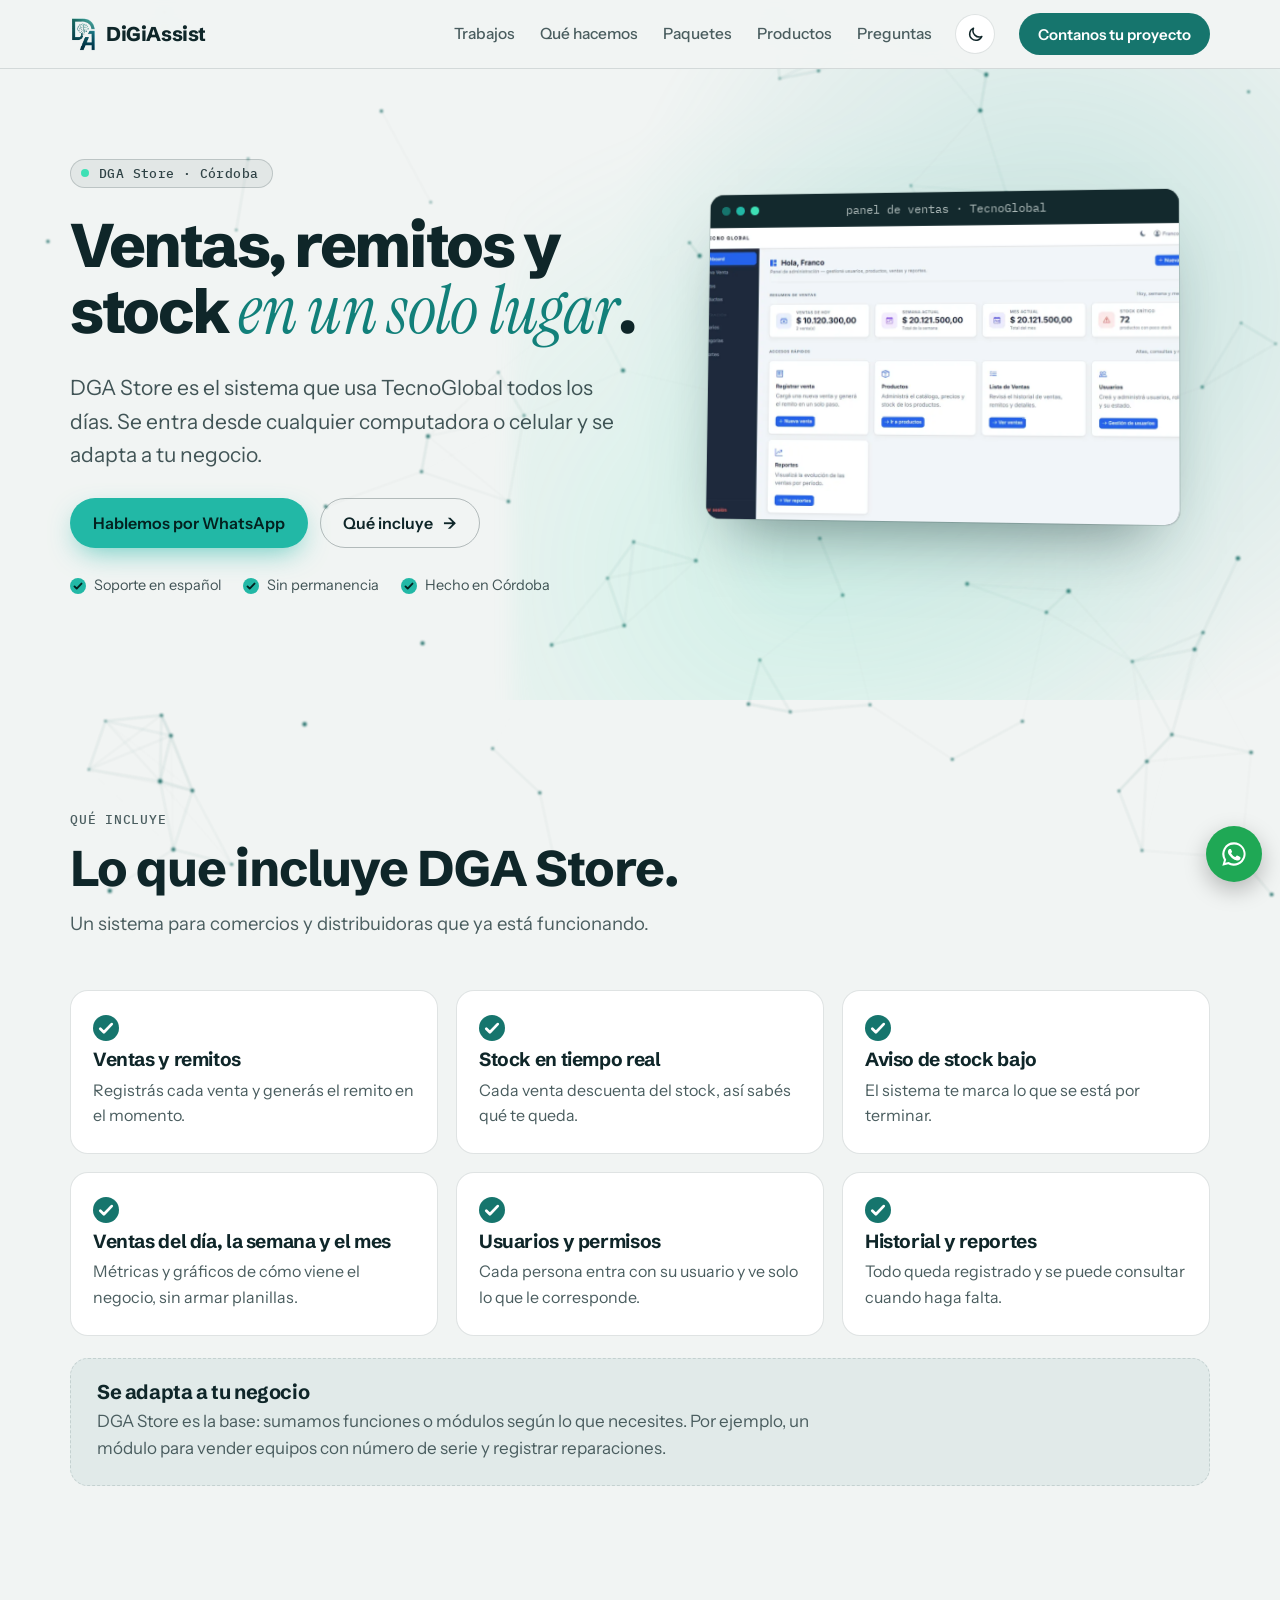
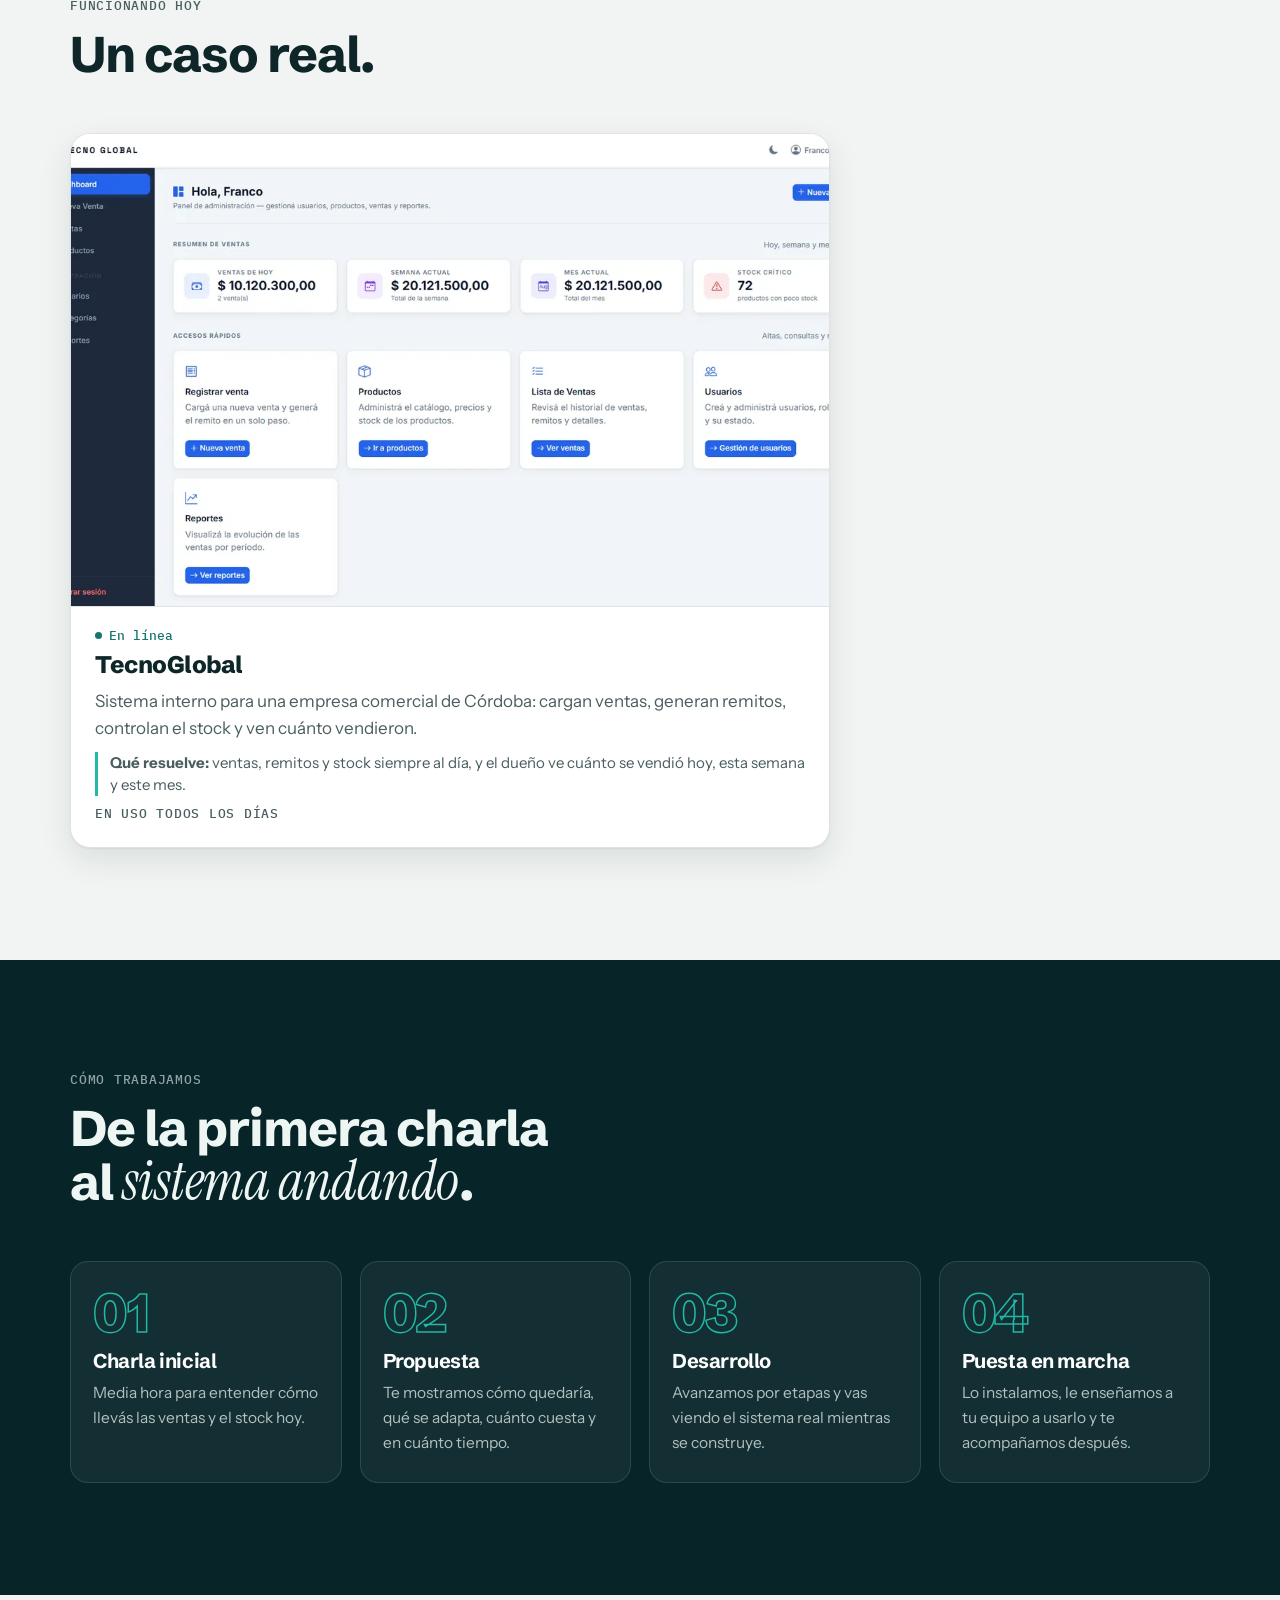
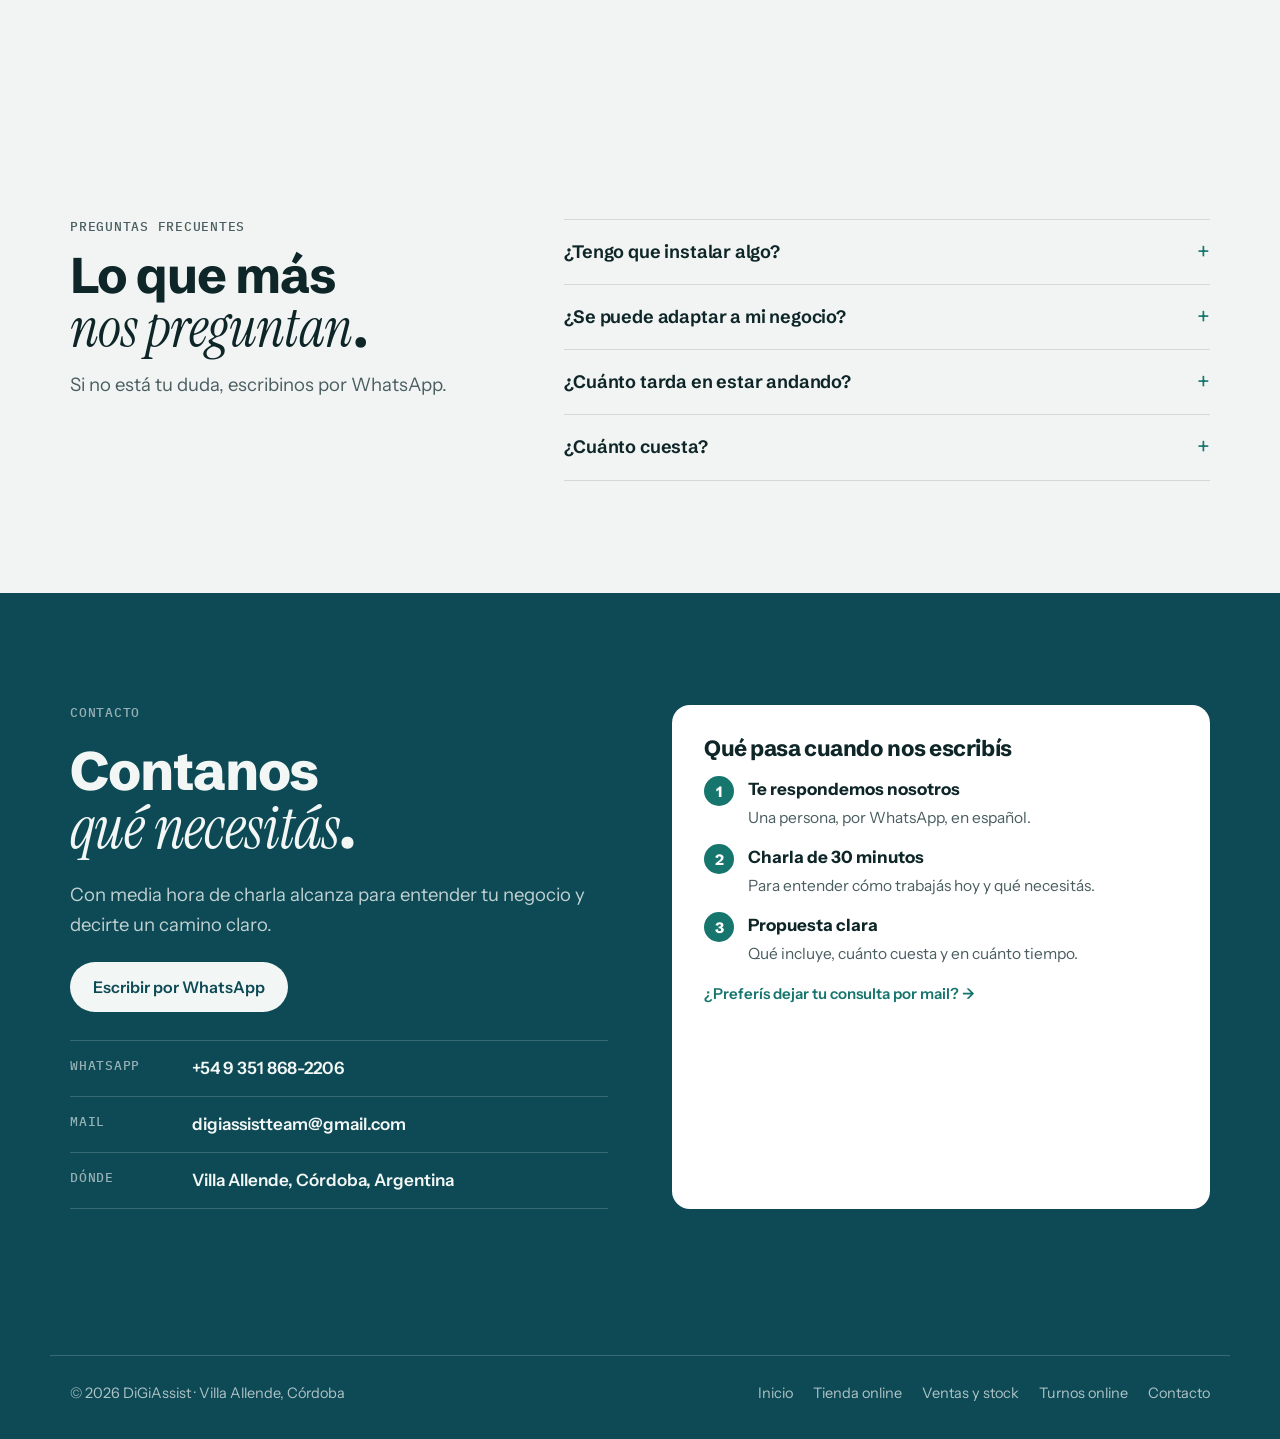
==== commit ab03fae3: "Sitio: cifras centradas, cursivas, hojas de proyecto, arrastre arreglado, fondo más suave y textos c" ====
--- a/sistema-de-ventas-y-stock/index.html
+++ b/sistema-de-ventas-y-stock/index.html
@@ -21,8 +21,8 @@
 <link rel="icon" href="/images/logo.png">
 <link rel="preconnect" href="https://fonts.googleapis.com">
 <link rel="preconnect" href="https://fonts.gstatic.com" crossorigin>
-<link href="https://fonts.googleapis.com/css2?family=Schibsted+Grotesk:wght@500;600;700;800&family=Instrument+Sans:wght@400;500;600&family=IBM+Plex+Mono:wght@400;500&display=swap" rel="stylesheet">
-<link rel="stylesheet" href="/estilo.css?v=2026-11-18">
+<link href="https://fonts.googleapis.com/css2?family=Schibsted+Grotesk:wght@500;600;700;800&family=Instrument+Sans:wght@400;500;600&family=IBM+Plex+Mono:wght@400;500&family=Instrument+Serif:ital@0;1&display=swap" rel="stylesheet">
+<link rel="stylesheet" href="/estilo.css?v=2026-11-19a">
 <script type="application/ld+json">[{"@context": "https://schema.org", "@type": "Service", "name": "Sistema de ventas, remitos y stock", "description": "DGA Store: registrá ventas, generá remitos, controlá el stock en tiempo real y mirá cuánto vendés por día, semana y mes. Hecho en Córdoba.", "provider": {"@type": "ProfessionalService", "name": "DiGiAssist", "url": "https://digiassist.com.ar/"}, "areaServed": {"@type": "AdministrativeArea", "name": "Córdoba, Argentina"}, "url": "https://digiassist.com.ar/sistema-de-ventas-y-stock/"}, {"@context": "https://schema.org", "@type": "FAQPage", "mainEntity": [{"@type": "Question", "name": "¿Tengo que instalar algo?", "acceptedAnswer": {"@type": "Answer", "text": "No. Se usa desde el navegador, en la computadora o en el celular."}}, {"@type": "Question", "name": "¿Se puede adaptar a mi negocio?", "acceptedAnswer": {"@type": "Answer", "text": "Sí. Es la base: podemos sumar funciones, agregar módulos o conectarlo con lo que ya usás. El costo depende de cuánto haya que adaptar."}}, {"@type": "Question", "name": "¿Cuánto tarda en estar andando?", "acceptedAnswer": {"@type": "Answer", "text": "Un sistema como este, en unas tres o cuatro semanas, según lo que haya que adaptar. Se hace por etapas, con partes que ya podés usar."}}, {"@type": "Question", "name": "¿Cuánto cuesta?", "acceptedAnswer": {"@type": "Answer", "text": "Depende de lo que necesites. Después de una charla de 30 minutos te pasamos un presupuesto claro."}}]}]</script>
 </head>
 <body>
@@ -42,7 +42,7 @@
       <svg class="a-oscuro" viewBox="0 0 24 24" fill="none" stroke="currentColor" stroke-width="1.9" stroke-linecap="round" stroke-linejoin="round" aria-hidden="true"><path d="M20 14.5A8 8 0 0 1 9.5 4a8 8 0 1 0 10.5 10.5Z"/></svg>
       <svg class="a-claro" viewBox="0 0 24 24" fill="none" stroke="currentColor" stroke-width="1.9" stroke-linecap="round" stroke-linejoin="round" aria-hidden="true"><circle cx="12" cy="12" r="4"/><path d="M12 2v2M12 20v2M4.9 4.9l1.4 1.4M17.7 17.7l1.4 1.4M2 12h2M20 12h2M4.9 19.1l1.4-1.4M17.7 6.3l1.4-1.4"/></svg>
     </button>
-    <a class="btn btn-lleno" href="#contacto"><span class="solo-grande">Pedir presupuesto</span><span class="solo-chico">Contacto</span></a>
+    <a class="btn btn-lleno" href="#contacto"><span class="solo-grande">Contanos tu proyecto</span><span class="solo-chico">Contacto</span></a>
   </div>
 </header>
 
@@ -112,7 +112,7 @@
     <div class="envoltura">
       <div class="seccion-cab revela">
         <span class="rotulo">Cómo trabajamos</span>
-        <h2>De la primera charla al sistema andando.</h2>
+        <h2>De la primera charla al <em>sistema andando</em>.</h2>
       </div>
       <ol class="pasos">
         <li class="paso revela"><h3>Charla inicial</h3><p>Media hora para entender cómo llevás las ventas y el stock hoy.</p></li>
@@ -127,7 +127,7 @@
     <div class="envoltura preguntas">
       <div class="seccion-cab revela">
         <span class="rotulo">Preguntas frecuentes</span>
-        <h2>Lo que más nos preguntan.</h2>
+        <h2>Lo que más <em>nos preguntan</em>.</h2>
         <p>Si no está tu duda, escribinos por WhatsApp.</p>
       </div>
       <div>
@@ -143,7 +143,7 @@
     <div class="envoltura">
       <div class="contacto-texto">
         <span class="rotulo" style="color: rgba(242,247,246,.6);">Contacto</span>
-        <h2>Contanos qué necesitás.</h2>
+        <h2>Contanos <em>qué necesitás</em>.</h2>
         <p>Con media hora de charla alcanza para entender tu negocio y decirte un camino claro.</p>
         <a class="btn btn-lleno" href="https://wa.me/5493518682206?text=Hola%21%20Vi%20la%20p%C3%A1gina%20de%20DGA%20Store%20%28ventas%2C%20remitos%20y%20stock%29%20y%20me%20interesa." target="_blank" rel="noopener">Escribir por WhatsApp</a>
         <ul class="canales">
@@ -186,6 +186,6 @@
     document.querySelectorAll(".revela").forEach((el, i) => { el.style.transitionDelay = (i % 4) * 70 + "ms"; revelar.observe(el); });
   })();
 </script>
-<script src="/comun.js?v=2026-11-18" defer></script>
+<script src="/comun.js?v=2026-11-19a" defer></script>
 </body>
 </html>
--- a/estilo.css
+++ b/estilo.css
@@ -18,6 +18,7 @@
     --display: "Schibsted Grotesk", "Helvetica Neue", Arial, sans-serif;
     --texto: "Instrument Sans", "Helvetica Neue", Arial, sans-serif;
     --mono: "IBM Plex Mono", ui-monospace, Menlo, monospace;
+    --serif: "Instrument Serif", "Iowan Old Style", Georgia, serif;
     --ancho: 1180px;
     /* portada y puntitos: en claro, tinta oscura sobre fondo claro */
     --h-rgb: 15, 38, 41; --h-txt: #0f2629; --h-bg: transparent;
@@ -100,7 +101,7 @@
   .pildora i { width: 8px; height: 8px; border-radius: 50%; background: #3ee0b5; box-shadow: 0 0 0 0 rgba(62, 224, 181, .6); animation: latido 2s infinite; }
   @keyframes latido { 70% { box-shadow: 0 0 0 9px rgba(62, 224, 181, 0); } 100% { box-shadow: 0 0 0 0 rgba(62, 224, 181, 0); } }
   .portada h1 { font-size: clamp(38px, 4.8vw, 66px); font-weight: 800; letter-spacing: -.04em; line-height: 1.02; }
-  .rota { position: relative; display: inline-block; vertical-align: bottom; color: var(--acento-txt); }
+  .rota { position: relative; display: inline-block; vertical-align: bottom; color: var(--acento-txt); font-family: var(--serif); font-style: italic; font-weight: 400; font-size: 1.16em; letter-spacing: -.015em; line-height: .96; }
   .rota span { display: inline-block; white-space: nowrap; }
   @media (max-width: 420px) { .rota span { white-space: normal; } }
   .rota.sale span { animation: salir .35s cubic-bezier(.6, 0, .8, .4) forwards; }
@@ -112,10 +113,11 @@
   .acciones { display: flex; flex-wrap: wrap; gap: 12px; }
   .portada .btn-linea { background: transparent; color: var(--h-txt); border-color: rgba(var(--h-rgb), .28); }
   .portada .btn-linea:hover { border-color: var(--h-txt); }
-  .cifras { display: flex; flex-wrap: wrap; gap: 14px 34px; padding-top: 8px; }
-  .cifras div { display: grid; gap: 2px; }
+  .cifras { display: grid; grid-template-columns: repeat(3, 1fr); max-width: 540px; margin-top: 6px; border: 1px solid rgba(var(--h-rgb), .16); border-radius: 18px; background: rgba(var(--h-rgb), .05); backdrop-filter: blur(6px); }
+  .cifras div { display: grid; gap: 4px; justify-items: center; text-align: center; padding: 18px 10px 16px; }
+  .cifras div + div { border-left: 1px solid rgba(var(--h-rgb), .14); }
   .cifras b { font: 800 34px/1 var(--display); letter-spacing: -.03em; color: var(--h-txt); }
-  .cifras span { font-size: 13.5px; color: rgba(var(--h-rgb), .62); }
+  .cifras span { font-size: 13.5px; line-height: 1.25; color: rgba(var(--h-rgb), .66); }
 
   .vitrina { position: relative; min-width: 0; padding: 26px 34px 70px 0; }
   .navegador { position: relative; border-radius: 14px; overflow: hidden; background: #0f2125; box-shadow: var(--h-sombra), 0 0 0 1px rgba(var(--h-rgb), .14); transform: perspective(1400px) rotateY(-7deg) rotateX(3deg); transition: transform .6s; }
@@ -359,7 +361,8 @@
     .portada h1 { font-size: 34px; }
     .portada-texto > p { font-size: 16px; }
     .acciones { gap: 10px; }
-    .cifras { display: grid; grid-template-columns: repeat(3, auto); justify-content: start; gap: 18px; padding-top: 2px; }
+    .cifras { max-width: none; border-radius: 14px; }
+    .cifras div { padding: 12px 6px 10px; }
     .cifras b { font-size: 24px; }
     .cifras span { font-size: 12px; line-height: 1.25; }
     .acciones .btn { flex: 1 1 auto; }
@@ -491,3 +494,45 @@
 @media (max-width: 960px) { .incluye { grid-template-columns: repeat(2, minmax(0, 1fr)); } .casos, .casos.uno { grid-template-columns: 1fr; } }
 @media (max-width: 600px) { .incluye { grid-template-columns: 1fr; } }
 @media (max-width: 1120px) { .cabecera .envoltura { gap: 14px; } .menu { gap: 16px; } .menu a { font-size: 14.5px; } }
+
+/* ---- cursivas y hojas de proyecto ---- */
+.serif, .seccion-cab h2 em, .contacto h2 em, .resalta { font-family: var(--serif); font-style: italic; font-weight: 400; letter-spacing: -.01em; }
+.seccion-cab h2 em, .contacto h2 em, .portada h1 em.serif { font-size: 1.1em; line-height: .9; }
+.portada h1 em.serif { color: var(--acento-txt); }
+.resalta { font-size: 1.1em; }
+.carrusel .trabajo { width: min(400px, 80vw); }
+.trabajo { position: relative; grid-template-rows: auto auto 1fr; border-top-right-radius: 0; box-shadow: 5px 5px 0 -1px var(--superficie), 5px 5px 0 0 var(--linea), 10px 10px 0 -1px var(--superficie), 10px 10px 0 0 var(--linea); }
+.trabajo:hover { box-shadow: 5px 5px 0 -1px var(--superficie), 5px 5px 0 0 var(--linea), 10px 10px 0 -1px var(--superficie), 10px 10px 0 0 var(--linea), var(--sombra); }
+.trabajo::before { content: ""; position: absolute; z-index: 3; top: 0; right: 0; width: 30px; height: 30px; pointer-events: none;
+  background: linear-gradient(225deg, var(--fondo) 0 calc(50% - .5px), var(--linea) calc(50% - .5px) calc(50% + .5px), var(--hundido) calc(50% + .5px)); }
+.hoja-cab { display: flex; justify-content: space-between; align-items: center; gap: 12px; padding: 9px 44px 9px 16px; background: var(--hundido); border-bottom: 1px solid var(--linea); font: 500 11.5px/1 var(--mono); letter-spacing: .06em; text-transform: uppercase; color: var(--tinta-2); }
+.hoja-cab span:first-child { color: var(--marca); font-weight: 500; }
+.trabajo-foto { aspect-ratio: 16 / 9.4; }
+.trabajo-cuerpo { gap: 9px; padding: 16px 20px 20px; }
+.trabajo h3 { font-size: 21px; }
+.trabajo p { font-size: 15px; line-height: 1.5; }
+.trabajo .resuelve { font-size: 14px; }
+.carrusel-pista { padding-block: 10px 22px; gap: 28px; }
+.carrusel-controles { margin-bottom: 22px; }
+.carrusel a, .carrusel img { -webkit-user-drag: none; user-drag: none; }
+@media (max-width: 640px) { .carrusel .trabajo { width: 78vw; } .hoja-cab { font-size: 10.5px; padding: 8px 40px 8px 12px; } }
+/* fondo de puntitos: suave para poder leer; más vivo en la portada */
+.puntos { filter: blur(.8px); opacity: .5; transition: opacity .5s; }
+html.en-portada .puntos { opacity: .9; }
+#trabajos { padding-top: clamp(48px, 6vw, 72px); }
+#trabajos .seccion-cab { margin-bottom: 26px; gap: 10px; }
+#trabajos .seccion-cab h2 { font-size: clamp(30px, 4vw, 44px); }
+.carrusel .etiquetas { display: none; }
+.carrusel .trabajo p:not(.resuelve) { display: -webkit-box; -webkit-line-clamp: 3; -webkit-box-orient: vertical; overflow: hidden; }
+@media (max-height: 780px) and (min-width: 900px) {
+  #trabajos { padding-top: 36px; }
+  #trabajos .seccion-cab { margin-bottom: 16px; }
+  #trabajos .seccion-cab h2 { font-size: 34px; }
+  #trabajos .seccion-cab p { display: none; }
+  .carrusel .trabajo { width: 350px; }
+  .trabajo-foto { aspect-ratio: 16 / 7.4; }
+  .trabajo-cuerpo { gap: 7px; padding: 12px 16px 14px; }
+  .trabajo h3 { font-size: 19px; }
+  .carrusel .trabajo p:not(.resuelve) { -webkit-line-clamp: 2; font-size: 14px; }
+  .trabajo .resuelve { font-size: 13px; }
+}
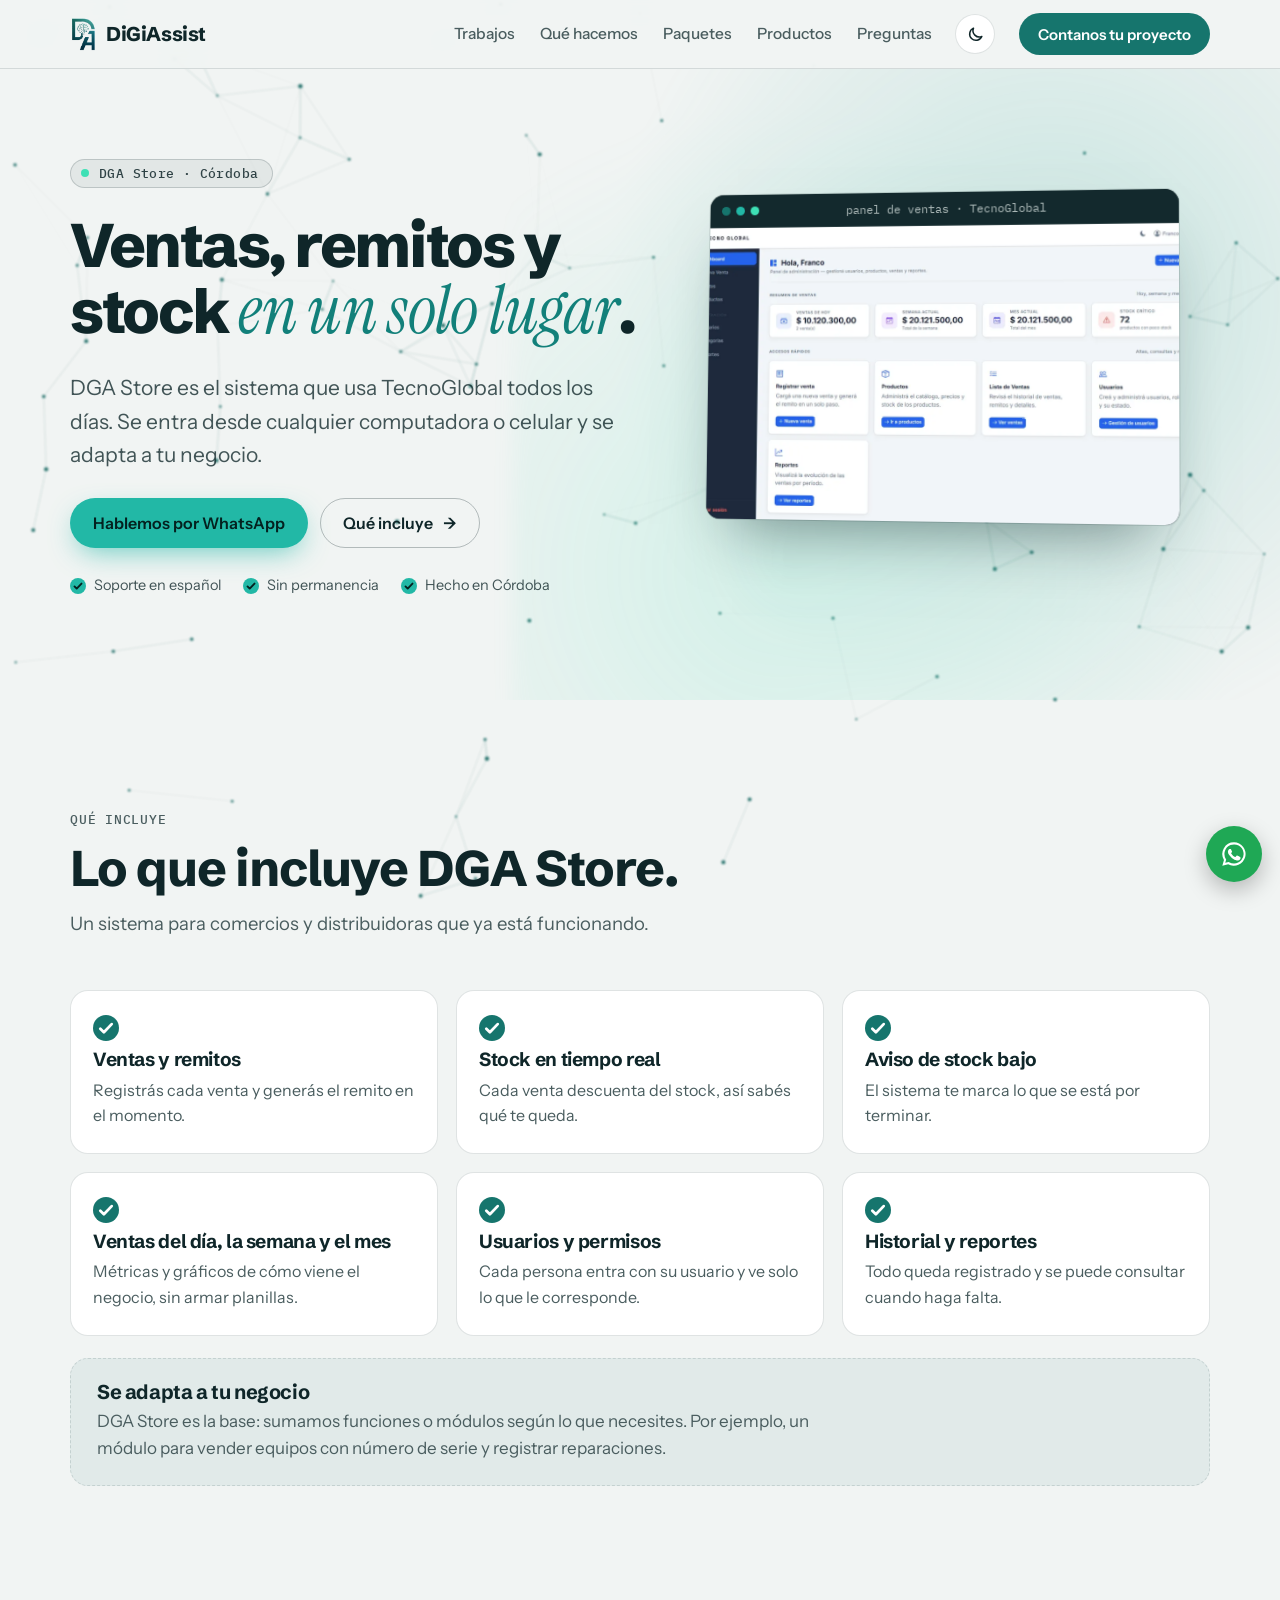
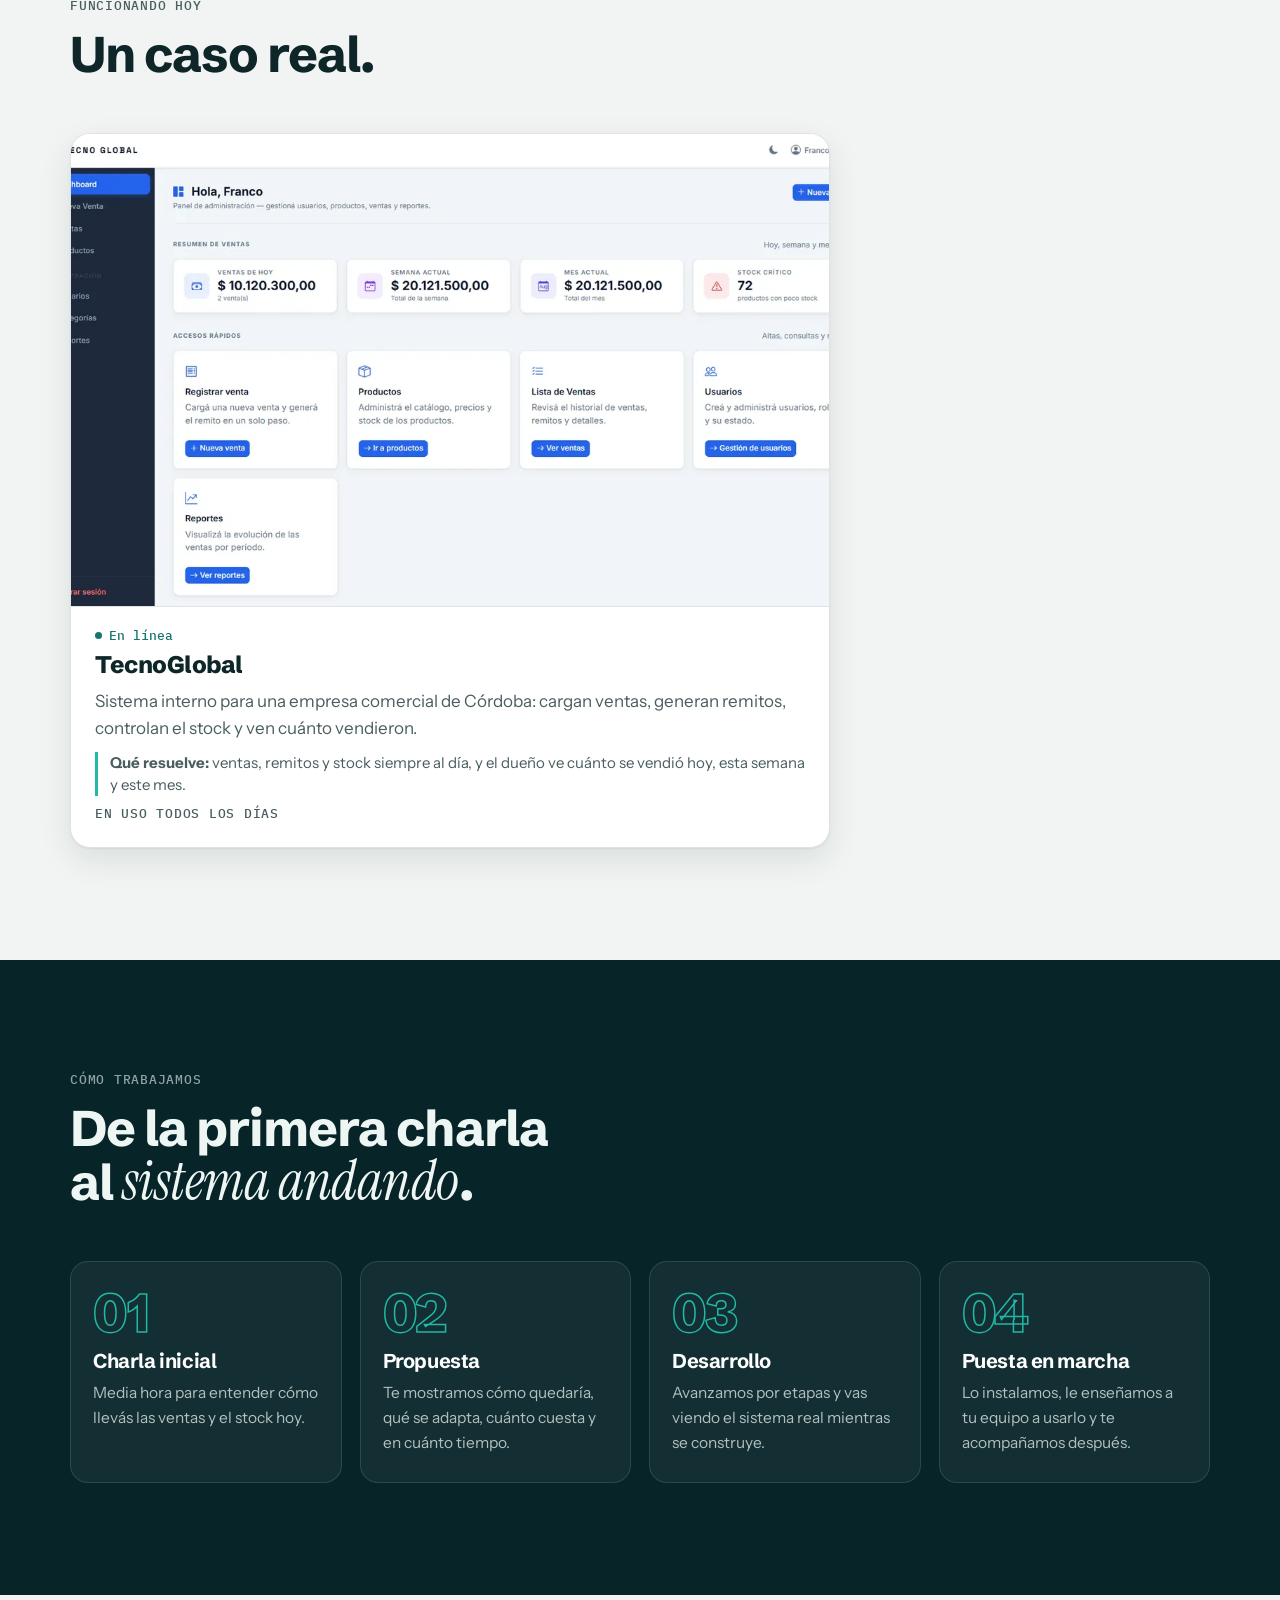
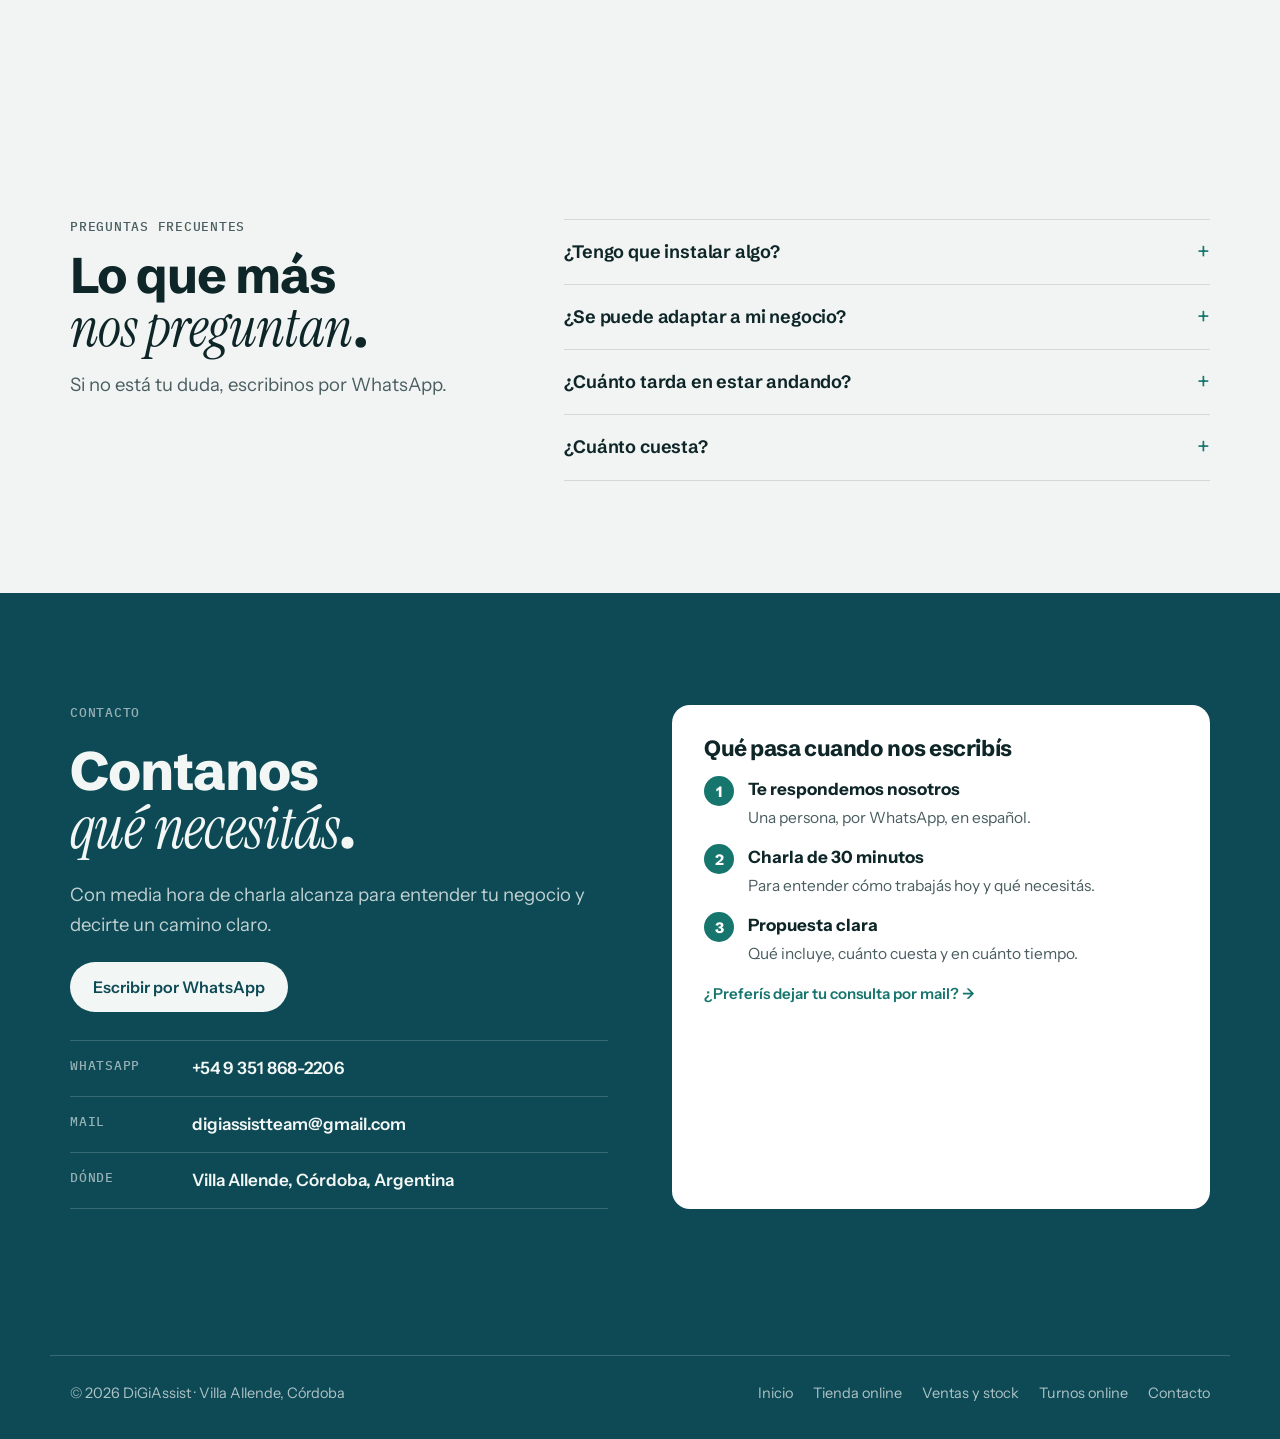
==== commit 01359b2e: "Sitio: precios, menú de celular, mejoras de velocidad y accesibilidad, íconos y arreglos de diseño C" ====
--- a/sistema-de-ventas-y-stock/index.html
+++ b/sistema-de-ventas-y-stock/index.html
@@ -18,19 +18,22 @@
 <meta property="og:image:width" content="1200">
 <meta property="og:image:height" content="630">
 <meta name="twitter:card" content="summary_large_image">
-<link rel="icon" href="/images/logo.png">
+<link rel="icon" type="image/png" sizes="48x48" href="/images/icono-48.png">
+<link rel="icon" type="image/png" sizes="192x192" href="/images/icono-192.png">
+<link rel="apple-touch-icon" href="/images/icono-180.png">
 <link rel="preconnect" href="https://fonts.googleapis.com">
 <link rel="preconnect" href="https://fonts.gstatic.com" crossorigin>
 <link href="https://fonts.googleapis.com/css2?family=Schibsted+Grotesk:wght@500;600;700;800&family=Instrument+Sans:wght@400;500;600&family=IBM+Plex+Mono:wght@400;500&family=Instrument+Serif:ital@0;1&display=swap" rel="stylesheet">
-<link rel="stylesheet" href="/estilo.css?v=2026-11-19a">
-<script type="application/ld+json">[{"@context": "https://schema.org", "@type": "Service", "name": "Sistema de ventas, remitos y stock", "description": "DGA Store: registrá ventas, generá remitos, controlá el stock en tiempo real y mirá cuánto vendés por día, semana y mes. Hecho en Córdoba.", "provider": {"@type": "ProfessionalService", "name": "DiGiAssist", "url": "https://digiassist.com.ar/"}, "areaServed": {"@type": "AdministrativeArea", "name": "Córdoba, Argentina"}, "url": "https://digiassist.com.ar/sistema-de-ventas-y-stock/"}, {"@context": "https://schema.org", "@type": "FAQPage", "mainEntity": [{"@type": "Question", "name": "¿Tengo que instalar algo?", "acceptedAnswer": {"@type": "Answer", "text": "No. Se usa desde el navegador, en la computadora o en el celular."}}, {"@type": "Question", "name": "¿Se puede adaptar a mi negocio?", "acceptedAnswer": {"@type": "Answer", "text": "Sí. Es la base: podemos sumar funciones, agregar módulos o conectarlo con lo que ya usás. El costo depende de cuánto haya que adaptar."}}, {"@type": "Question", "name": "¿Cuánto tarda en estar andando?", "acceptedAnswer": {"@type": "Answer", "text": "Un sistema como este, en unas tres o cuatro semanas, según lo que haya que adaptar. Se hace por etapas, con partes que ya podés usar."}}, {"@type": "Question", "name": "¿Cuánto cuesta?", "acceptedAnswer": {"@type": "Answer", "text": "Depende de lo que necesites. Después de una charla de 30 minutos te pasamos un presupuesto claro."}}]}]</script>
+<link rel="stylesheet" href="/estilo.css?v=2026-11-19d">
+<script type="application/ld+json">[{"@context": "https://schema.org", "@type": "Service", "name": "Sistema de ventas, remitos y stock", "description": "DGA Store: registrá ventas, generá remitos, controlá el stock en tiempo real y mirá cuánto vendés por día, semana y mes. Hecho en Córdoba.", "provider": {"@type": "ProfessionalService", "name": "DiGiAssist", "url": "https://digiassist.com.ar/"}, "areaServed": {"@type": "AdministrativeArea", "name": "Córdoba, Argentina"}, "url": "https://digiassist.com.ar/sistema-de-ventas-y-stock/"}, {"@context": "https://schema.org", "@type": "FAQPage", "mainEntity": [{"@type": "Question", "name": "¿Tengo que instalar algo?", "acceptedAnswer": {"@type": "Answer", "text": "No. Se usa desde el navegador, en la computadora o en el celular."}}, {"@type": "Question", "name": "¿Se puede adaptar a mi negocio?", "acceptedAnswer": {"@type": "Answer", "text": "Sí. Es la base: podemos sumar funciones, agregar módulos o conectarlo con lo que ya usás. El costo depende de cuánto haya que adaptar."}}, {"@type": "Question", "name": "¿Cuánto tarda en estar andando?", "acceptedAnswer": {"@type": "Answer", "text": "Un sistema como este, en unas tres o cuatro semanas, según lo que haya que adaptar. Se hace por etapas, con partes que ya podés usar."}}, {"@type": "Question", "name": "¿Cuánto cuesta?", "acceptedAnswer": {"@type": "Answer", "text": "Un sistema como este arranca desde USD 500 (no incluye el mantenimiento mensual); el precio final depende de cuánto haya que adaptar. Después de una charla de 30 minutos te pasamos un presupuesto claro."}}]}]</script>
 </head>
 <body>
 <canvas class="puntos" id="puntos" aria-hidden="true"></canvas>
 
+<a class="saltar" href="#inicio">Saltar al contenido</a>
 <header class="cabecera">
   <div class="envoltura">
-    <a class="marca-sitio" href="/"><img src="/images/logo.png" alt="" width="26" height="34">DiGiAssist</a>
+    <a class="marca-sitio" href="/"><img src="/images/logo.webp" alt="" width="26" height="34">DiGiAssist</a>
     <nav class="menu" aria-label="Secciones">
       <a href="/#trabajos">Trabajos</a>
       <a href="/#servicios">Qué hacemos</a>
@@ -42,6 +45,7 @@
       <svg class="a-oscuro" viewBox="0 0 24 24" fill="none" stroke="currentColor" stroke-width="1.9" stroke-linecap="round" stroke-linejoin="round" aria-hidden="true"><path d="M20 14.5A8 8 0 0 1 9.5 4a8 8 0 1 0 10.5 10.5Z"/></svg>
       <svg class="a-claro" viewBox="0 0 24 24" fill="none" stroke="currentColor" stroke-width="1.9" stroke-linecap="round" stroke-linejoin="round" aria-hidden="true"><circle cx="12" cy="12" r="4"/><path d="M12 2v2M12 20v2M4.9 4.9l1.4 1.4M17.7 17.7l1.4 1.4M2 12h2M20 12h2M4.9 19.1l1.4-1.4M17.7 6.3l1.4-1.4"/></svg>
     </button>
+    <button class="menu-btn" type="button" id="menuBtn" aria-label="Abrir menú" aria-expanded="false" aria-controls="menuMovil"><span></span><span></span><span></span></button>
     <a class="btn btn-lleno" href="#contacto"><span class="solo-grande">Contanos tu proyecto</span><span class="solo-chico">Contacto</span></a>
   </div>
 </header>
@@ -62,7 +66,7 @@
       <div class="vitrina" aria-label="Ejemplo real">
         <div class="navegador">
           <div class="navegador-barra"><i><b></b><b></b><b></b></i><span>panel de ventas · TecnoGlobal</span></div>
-          <div class="pantallas"><img class="activa" src="/images/dga-store.webp" alt="Ejemplo de TecnoGlobal" width="1200" height="674"></div>
+          <div class="pantallas"><img class="activa" fetchpriority="high" src="/images/dga-store.webp" alt="Ejemplo de TecnoGlobal" width="1200" height="674"></div>
         </div>
       </div>
     </div>
@@ -134,7 +138,7 @@
         <details><summary>¿Tengo que instalar algo?</summary><p>No. Se usa desde el navegador, en la computadora o en el celular.</p></details>
         <details><summary>¿Se puede adaptar a mi negocio?</summary><p>Sí. Es la base: podemos sumar funciones, agregar módulos o conectarlo con lo que ya usás. El costo depende de cuánto haya que adaptar.</p></details>
         <details><summary>¿Cuánto tarda en estar andando?</summary><p>Un sistema como este, en unas tres o cuatro semanas, según lo que haya que adaptar. Se hace por etapas, con partes que ya podés usar.</p></details>
-        <details><summary>¿Cuánto cuesta?</summary><p>Depende de lo que necesites. Después de una charla de 30 minutos te pasamos un presupuesto claro.</p></details>
+        <details><summary>¿Cuánto cuesta?</summary><p>Un sistema como este arranca desde USD 500 (no incluye el mantenimiento mensual); el precio final depende de cuánto haya que adaptar. Después de una charla de 30 minutos te pasamos un presupuesto claro.</p></details>
       </div>
     </div>
   </section>
@@ -186,6 +190,6 @@
     document.querySelectorAll(".revela").forEach((el, i) => { el.style.transitionDelay = (i % 4) * 70 + "ms"; revelar.observe(el); });
   })();
 </script>
-<script src="/comun.js?v=2026-11-19a" defer></script>
+<script src="/comun.js?v=2026-11-19d" defer></script>
 </body>
 </html>
--- a/estilo.css
+++ b/estilo.css
@@ -86,7 +86,7 @@
   .tema-btn .a-claro { display: none; }
   :root[data-theme="dark"] .tema-btn .a-oscuro { display: none; }
   :root[data-theme="dark"] .tema-btn .a-claro { display: block; }
-  @media (max-width: 880px) { .menu { display: none; } .tema-btn { margin-left: auto; } }
+  @media (max-width: 1080px) { .menu { display: none; } .tema-btn { margin-left: auto; } }
   @media (max-width: 520px) { .solo-grande { display: none; } .solo-chico { display: inline; } }
 
   /* portada: clara por defecto (oscura en modo oscuro), frase que rota, vitrina viva con capturas que cambian y avisos que aparecen */
@@ -101,7 +101,7 @@
   .pildora i { width: 8px; height: 8px; border-radius: 50%; background: #3ee0b5; box-shadow: 0 0 0 0 rgba(62, 224, 181, .6); animation: latido 2s infinite; }
   @keyframes latido { 70% { box-shadow: 0 0 0 9px rgba(62, 224, 181, 0); } 100% { box-shadow: 0 0 0 0 rgba(62, 224, 181, 0); } }
   .portada h1 { font-size: clamp(38px, 4.8vw, 66px); font-weight: 800; letter-spacing: -.04em; line-height: 1.02; }
-  .rota { position: relative; display: inline-block; vertical-align: bottom; color: var(--acento-txt); font-family: var(--serif); font-style: italic; font-weight: 400; font-size: 1.16em; letter-spacing: -.015em; line-height: .96; }
+  .rota { position: relative; display: block; width: fit-content; max-width: 100%; color: var(--acento-txt); font-family: var(--serif); font-style: italic; font-weight: 400; font-size: 1.16em; letter-spacing: -.015em; line-height: .96; }
   .rota span { display: inline-block; white-space: nowrap; }
   @media (max-width: 420px) { .rota span { white-space: normal; } }
   .rota.sale span { animation: salir .35s cubic-bezier(.6, 0, .8, .4) forwards; }
@@ -461,7 +461,7 @@
 .paquete .mas { text-align: center; font-weight: 600; font-size: 15px; color: var(--marca); text-decoration: none; padding-block: 6px; }
 .paquete .mas:hover { text-decoration: underline; }
 .paquetes-nota { margin-top: 26px; color: var(--tinta-2); text-align: center; }
-@media (max-width: 960px) { .paquetes { grid-template-columns: 1fr; } .paquete h3 { font-size: 24px; } }
+@media (max-width: 960px) { .paquetes { gap: 14px; } .paquete { padding: 22px 18px; } .paquete h3 { font-size: 22px; } }
 @media (max-width: 520px) { .garantias { font-size: 13.5px; gap: 6px 16px; } .rubros a { font-size: 14px; } }
 
 /* ---- páginas por rubro ---- */
@@ -536,3 +536,83 @@
   .carrusel .trabajo p:not(.resuelve) { -webkit-line-clamp: 2; font-size: 14px; }
   .trabajo .resuelve { font-size: 13px; }
 }
+
+/* menú y botón del encabezado: nunca se parten en dos renglones */
+.menu a, .cabecera .btn, .marca-sitio { white-space: nowrap; }
+
+/* paquetes en el celular: los tres uno al lado del otro, compactos */
+@media (max-width: 700px) {
+  .paquetes { gap: 7px; margin-top: 24px; }
+  .paquete { gap: 9px; padding: 12px 8px 12px; border-radius: 12px; }
+  .paquete:hover { transform: none; }
+  .paquete .rotulo { font-size: 8.5px; letter-spacing: .03em; }
+  .paquete h3 { font-size: 15px; line-height: 1.1; }
+  .paquete > p { display: none; }
+  .paquete ul { gap: 6px; font-size: 10.5px; line-height: 1.3; }
+  .paquete li { padding-left: 12px; }
+  .paquete li::before { top: .3em; width: 8px; height: 8px; box-shadow: inset 0 0 0 2.5px var(--marca); }
+  .paquete .precio { padding-top: 8px; font-size: 9px; }
+  .paquete .btn { min-height: 34px; padding: 6px 4px; font-size: 10.5px; line-height: 1.2; text-align: center; }
+  .paquete .mas { font-size: 10px; padding-block: 2px; }
+  .paquetes-nota { font-size: 13px; margin-top: 16px; }
+}
+
+/* productos en pantallas chicas: más aire entre los bloques */
+@media (max-width: 860px) {
+  .producto { gap: 28px; padding-block: 20px; }
+  .producto-texto { gap: 18px; }
+  .producto ul { gap: 12px 26px; font-size: 15px; margin-block: 4px; }
+  .producto li { line-height: 1.35; }
+  .producto + .producto { margin-top: 34px; padding-top: 52px; }
+}
+@media (max-width: 560px) { .producto ul { grid-template-columns: 1fr; gap: 11px; } }
+
+/* ---- menú de celular, accesibilidad y toques más cómodos ---- */
+.saltar { position: absolute; left: 12px; top: -60px; z-index: 30; padding: 10px 16px; border-radius: 10px; background: var(--marca-fuerte); color: #fff; font-weight: 600; text-decoration: none; transition: top .2s; }
+.saltar:focus { top: 10px; }
+.menu-btn { display: none; flex: none; width: 40px; height: 40px; border-radius: 50%; border: 1px solid var(--linea); background: var(--superficie); cursor: pointer; padding: 0; place-content: center; gap: 4px; }
+.menu-btn span { display: block; width: 17px; height: 2px; border-radius: 2px; background: var(--tinta); transition: transform .25s, opacity .2s; }
+.menu-btn[aria-expanded="true"] span:nth-child(1) { transform: translateY(6px) rotate(45deg); }
+.menu-btn[aria-expanded="true"] span:nth-child(2) { opacity: 0; }
+.menu-btn[aria-expanded="true"] span:nth-child(3) { transform: translateY(-6px) rotate(-45deg); }
+.menu-movil { position: absolute; top: 100%; left: 0; right: 0; z-index: 8; display: grid; padding: 8px max(20px, env(safe-area-inset-left, 0px)) 22px; background: var(--fondo); border-bottom: 1px solid var(--linea); box-shadow: var(--sombra); max-height: calc(100vh - 70px); overflow-y: auto; }
+.menu-movil[hidden] { display: none; }
+.menu-movil a { display: flex; align-items: center; min-height: 48px; font-size: 18px; font-weight: 500; text-decoration: none; border-bottom: 1px solid var(--linea); }
+.menu-movil .grupo { margin: 16px 0 2px; font: 500 12px/1 var(--mono); letter-spacing: .06em; text-transform: uppercase; color: var(--tinta-2); }
+.menu-movil a.cta { margin-top: 16px; justify-content: center; border: 0; border-radius: 999px; background: var(--marca); color: var(--sobre-marca); font-weight: 700; }
+@media (max-width: 1080px) { .menu-btn { display: grid; } }
+@media (min-width: 1081px) { .menu-movil { display: none !important; } }
+@media (max-width: 520px) { .cabecera .btn { display: none; } .tema-btn { margin-left: auto; } .menu-btn { margin-left: 0; } }
+.marca-sitio { padding-block: 8px; }
+@media (max-width: 700px) {
+  .paquete .mas, .asistente a, .canales a, .formulario.siguiente .mas { display: inline-flex; align-items: center; min-height: 44px; }
+  .trabajo-cuerpo .rotulo a { display: inline-flex; align-items: center; min-height: 40px; }
+}
+/* celular: servicios y pasos en dos columnas, compactos */
+@media (max-width: 560px) {
+  .servicios { grid-template-columns: repeat(2, minmax(0, 1fr)); }
+  .servicio, .servicio + .servicio { padding: 18px 10px 14px 0; border-left: 0; border-top: 0; margin-top: 0; }
+  .servicio:nth-child(even) { padding-left: 12px; padding-right: 0; border-left: 1px solid var(--linea); }
+  .servicio:nth-child(n+3) { border-top: 1px solid var(--linea); }
+  .servicio svg { width: 38px; height: 38px; padding: 9px; border-radius: 11px; }
+  .servicio h3 { font-size: 16px; line-height: 1.15; }
+  .servicio p { font-size: 13px; line-height: 1.4; }
+  .servicio ul { font-size: 12.5px; gap: 4px; }
+  .pasos { grid-template-columns: 1fr 1fr; gap: 10px; row-gap: 10px; }
+  .paso { padding: 14px 12px 16px; gap: 5px; }
+  .paso::before { font-size: 30px; }
+  .paso h3 { font-size: 15.5px; }
+  .paso p { font-size: 12.5px; line-height: 1.4; }
+}
+
+.paquete .precio { display: flex; align-items: baseline; gap: 8px; }
+.paquete .precio span { font: 500 12.5px/1 var(--mono); color: var(--tinta-2); text-transform: uppercase; letter-spacing: .05em; }
+.paquete .precio b { font: 800 26px/1 var(--display); letter-spacing: -.02em; color: var(--tinta); }
+@media (max-width: 700px) { .paquete .precio { flex-direction: column; align-items: flex-start; gap: 3px; } .paquete .precio span { font-size: 8.5px; } .paquete .precio b { font-size: 15px; } }
+/* opiniones de clientes (se usan cuando haya frases autorizadas) */
+.opiniones { display: grid; grid-template-columns: repeat(auto-fit, minmax(280px, 1fr)); gap: 20px; margin-top: 32px; }
+.opinion { margin: 0; padding: 26px 26px 22px; border-radius: 20px; background: var(--superficie); border: 1px solid var(--linea); display: grid; gap: 16px; }
+.opinion blockquote { margin: 0; font: italic 400 24px/1.25 var(--serif); letter-spacing: -.01em; }
+.opinion blockquote::before { content: "“"; display: block; font-size: 54px; line-height: .5; color: var(--acento-txt); margin-bottom: 6px; }
+.opinion figcaption { font-size: 14.5px; color: var(--tinta-2); }
+.opinion figcaption b { display: block; color: var(--tinta); font-weight: 700; }
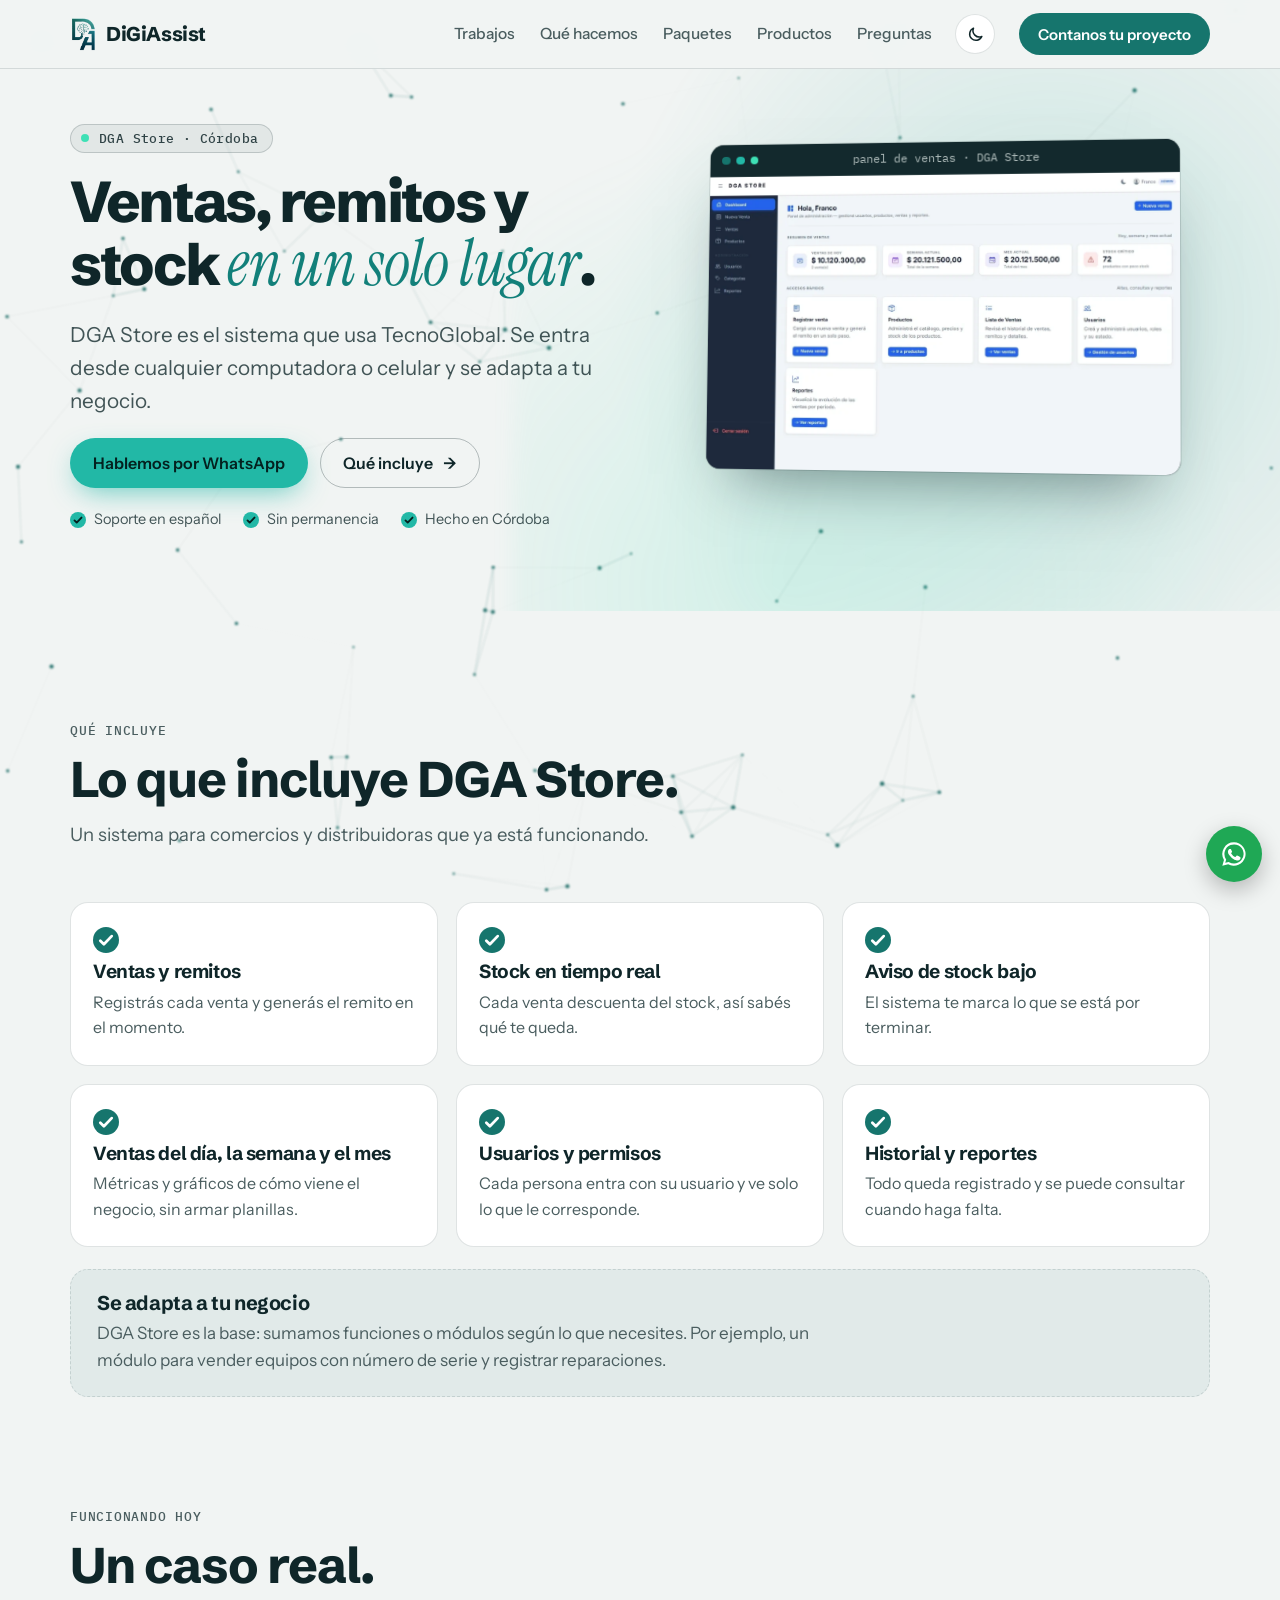
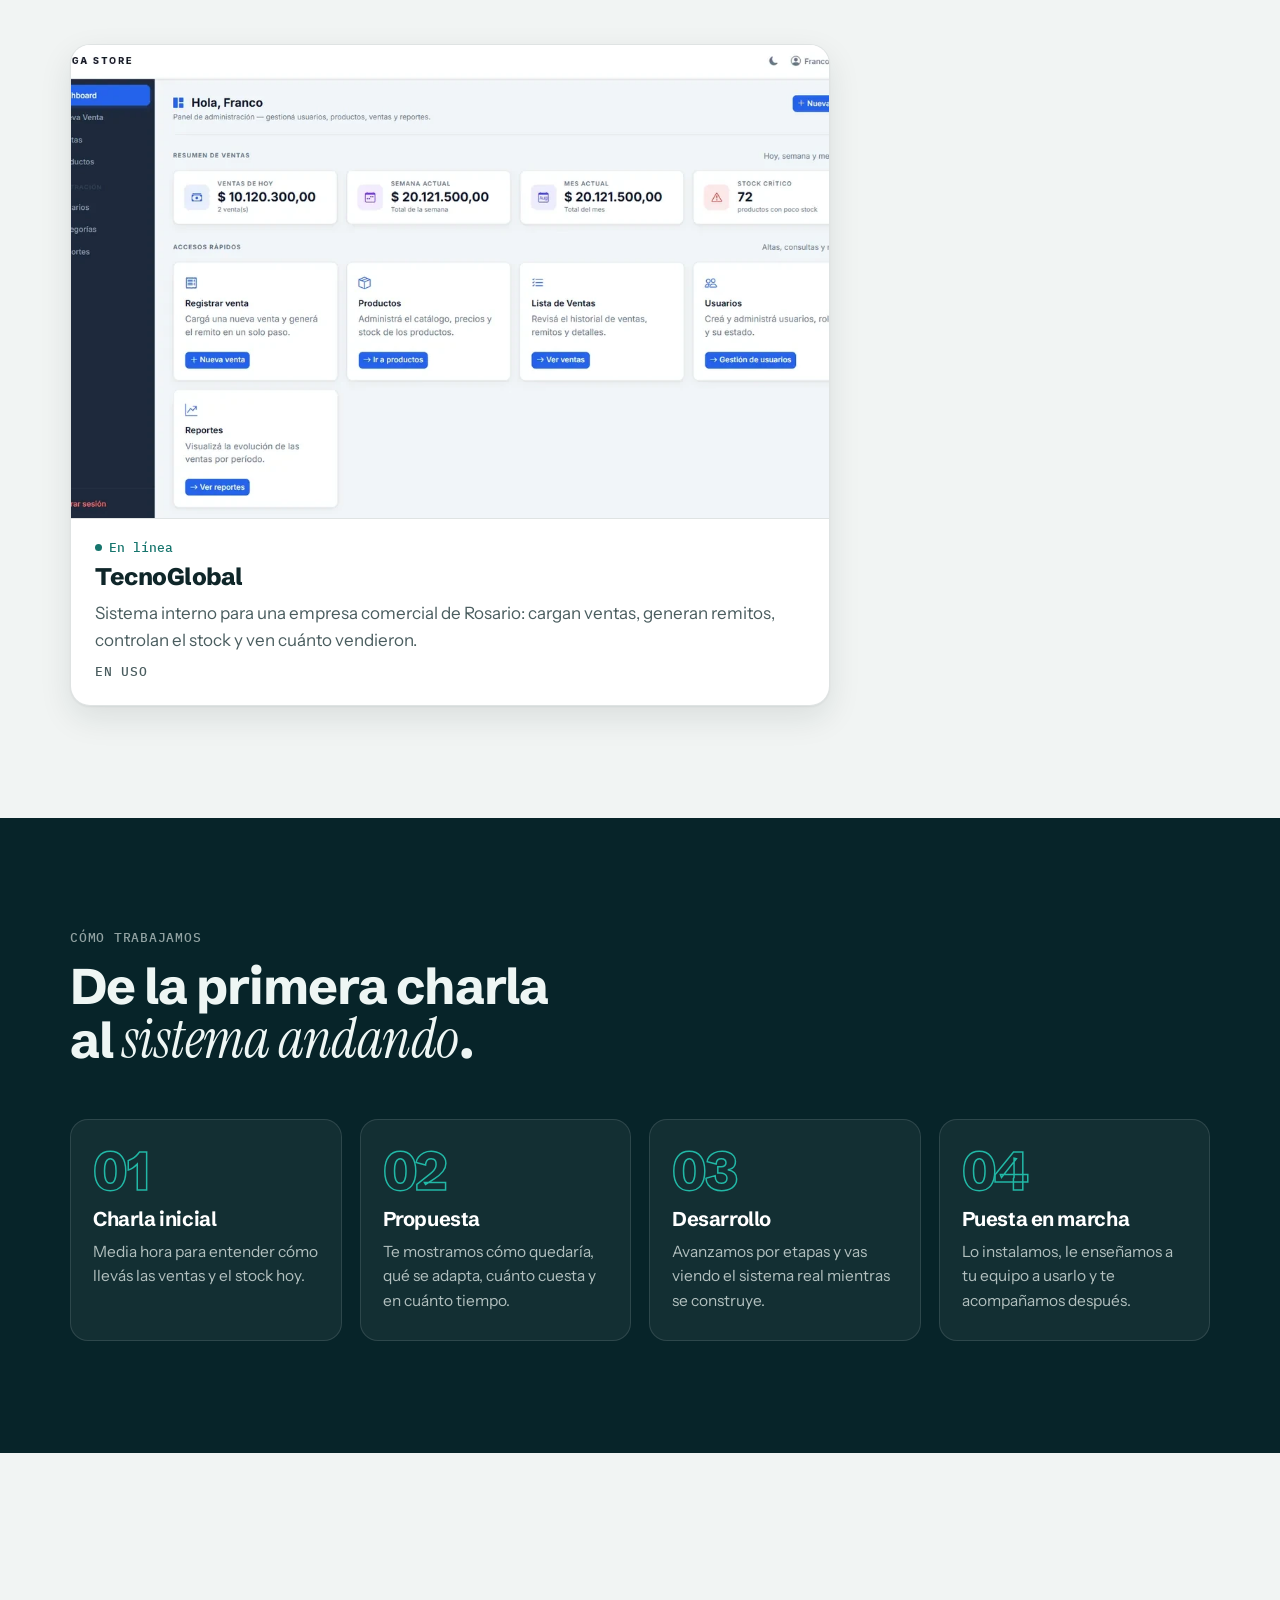
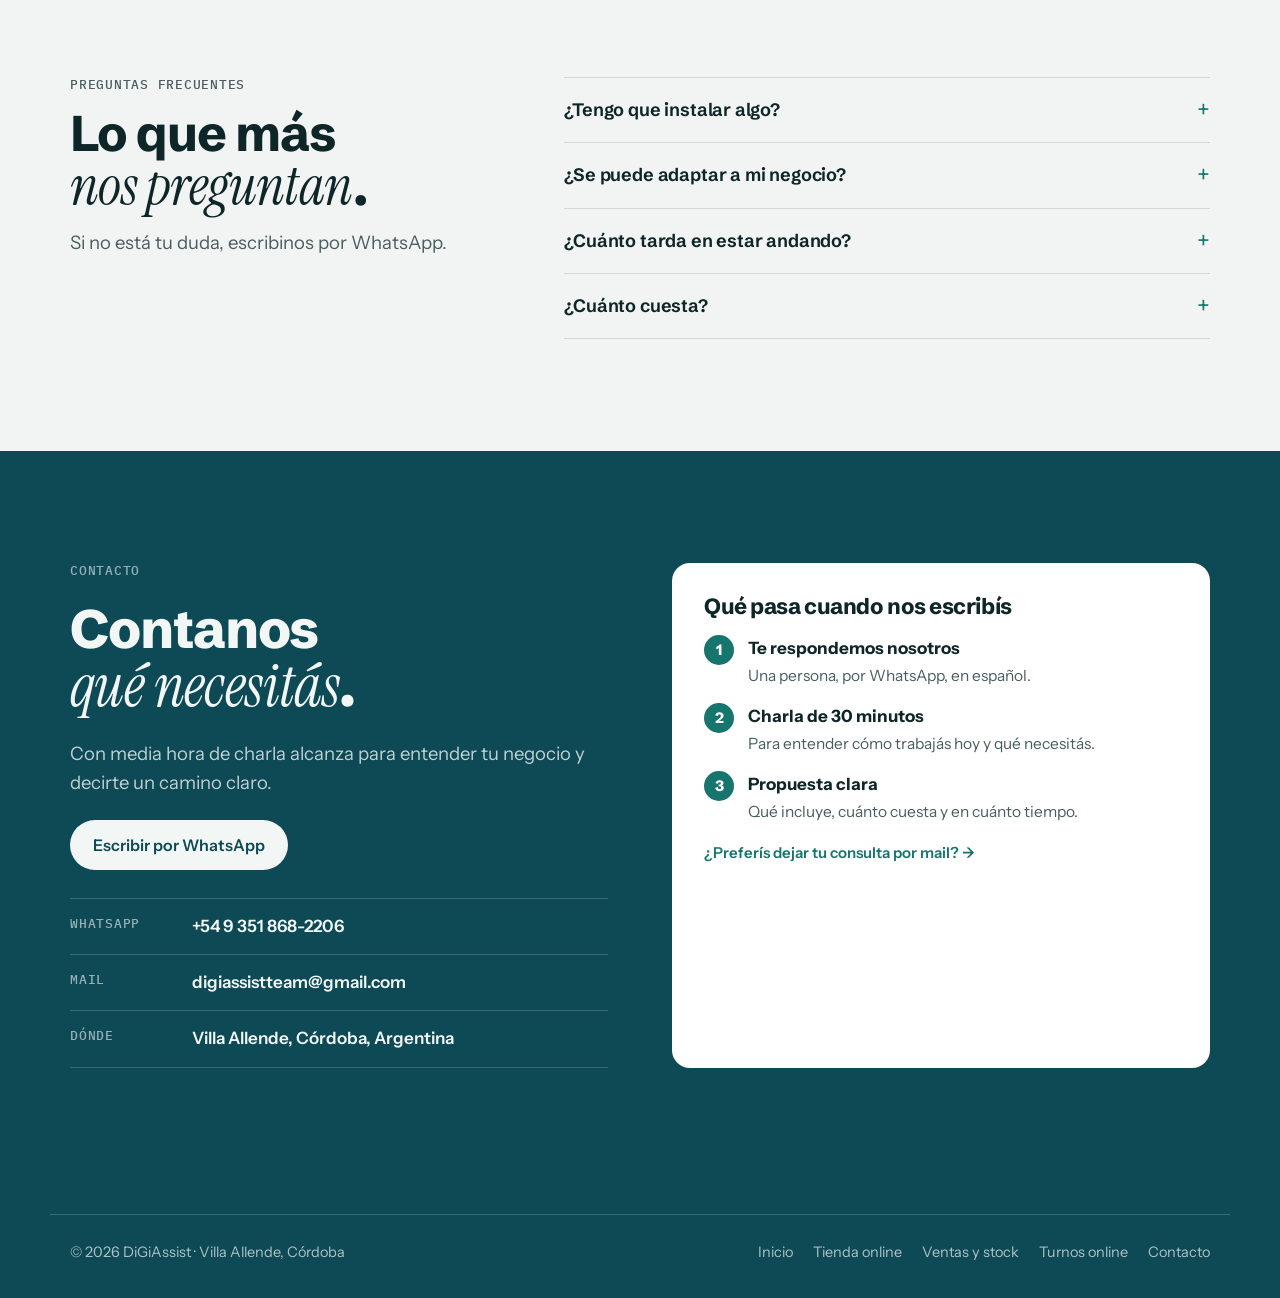
==== commit c30f3d0a: "Sitio: portada que entra en pantalla, capturas sin datos de clientes, medición y arreglos de texto C" ====
--- a/sistema-de-ventas-y-stock/index.html
+++ b/sistema-de-ventas-y-stock/index.html
@@ -24,7 +24,7 @@
 <link rel="preconnect" href="https://fonts.googleapis.com">
 <link rel="preconnect" href="https://fonts.gstatic.com" crossorigin>
 <link href="https://fonts.googleapis.com/css2?family=Schibsted+Grotesk:wght@500;600;700;800&family=Instrument+Sans:wght@400;500;600&family=IBM+Plex+Mono:wght@400;500&family=Instrument+Serif:ital@0;1&display=swap" rel="stylesheet">
-<link rel="stylesheet" href="/estilo.css?v=2026-11-19d">
+<link rel="stylesheet" href="/estilo.css?v=2026-11-19i">
 <script type="application/ld+json">[{"@context": "https://schema.org", "@type": "Service", "name": "Sistema de ventas, remitos y stock", "description": "DGA Store: registrá ventas, generá remitos, controlá el stock en tiempo real y mirá cuánto vendés por día, semana y mes. Hecho en Córdoba.", "provider": {"@type": "ProfessionalService", "name": "DiGiAssist", "url": "https://digiassist.com.ar/"}, "areaServed": {"@type": "AdministrativeArea", "name": "Córdoba, Argentina"}, "url": "https://digiassist.com.ar/sistema-de-ventas-y-stock/"}, {"@context": "https://schema.org", "@type": "FAQPage", "mainEntity": [{"@type": "Question", "name": "¿Tengo que instalar algo?", "acceptedAnswer": {"@type": "Answer", "text": "No. Se usa desde el navegador, en la computadora o en el celular."}}, {"@type": "Question", "name": "¿Se puede adaptar a mi negocio?", "acceptedAnswer": {"@type": "Answer", "text": "Sí. Es la base: podemos sumar funciones, agregar módulos o conectarlo con lo que ya usás. El costo depende de cuánto haya que adaptar."}}, {"@type": "Question", "name": "¿Cuánto tarda en estar andando?", "acceptedAnswer": {"@type": "Answer", "text": "Un sistema como este, en unas tres o cuatro semanas, según lo que haya que adaptar. Se hace por etapas, con partes que ya podés usar."}}, {"@type": "Question", "name": "¿Cuánto cuesta?", "acceptedAnswer": {"@type": "Answer", "text": "Un sistema como este arranca desde USD 500 (no incluye el mantenimiento mensual); el precio final depende de cuánto haya que adaptar. Después de una charla de 30 minutos te pasamos un presupuesto claro."}}]}]</script>
 </head>
 <body>
@@ -56,7 +56,7 @@
       <div class="portada-texto">
         <span class="pildora"><i></i>DGA Store · Córdoba</span>
         <h1>Ventas, remitos y stock <span class="resalta">en un solo lugar</span>.</h1>
-        <p>DGA Store es el sistema que usa TecnoGlobal todos los días. Se entra desde cualquier computadora o celular y se adapta a tu negocio.</p>
+        <p>DGA Store es el sistema que usa TecnoGlobal. Se entra desde cualquier computadora o celular y se adapta a tu negocio.</p>
         <div class="acciones">
           <a class="btn btn-acento" href="https://wa.me/5493518682206?text=Hola%21%20Me%20interesa%20DGA%20Store%20%28ventas%2C%20remitos%20y%20stock%29.%20%C2%BFPodemos%20hablar%3F" target="_blank" rel="noopener">Hablemos por WhatsApp</a>
           <a class="btn btn-linea" href="#incluye">Qué incluye <span class="flecha" aria-hidden="true">→</span></a>
@@ -65,8 +65,8 @@
       </div>
       <div class="vitrina" aria-label="Ejemplo real">
         <div class="navegador">
-          <div class="navegador-barra"><i><b></b><b></b><b></b></i><span>panel de ventas · TecnoGlobal</span></div>
-          <div class="pantallas"><img class="activa" fetchpriority="high" src="/images/dga-store.webp" alt="Ejemplo de TecnoGlobal" width="1200" height="674"></div>
+          <div class="navegador-barra"><i><b></b><b></b><b></b></i><span>panel de ventas · DGA Store</span></div>
+          <div class="pantallas"><img class="activa" fetchpriority="high" src="/images/dga-store-hero.webp" alt="Panel de DGA Store con ventas del día, de la semana y del mes" width="1200" height="750"></div>
         </div>
       </div>
     </div>
@@ -99,13 +99,12 @@
       </div>
       <div class="casos uno">
         <article class="caso revela">
-          <img src="/images/dga-store.webp" alt="Panel de ventas, remitos y stock de TecnoGlobal" width="1200" height="674" loading="lazy">
+          <img src="/images/dga-store-demo.webp" alt="Panel de DGA Store con ventas del día, de la semana y del mes" width="1200" height="674" loading="lazy">
           <div class="caso-cuerpo">
             <span class="estado">En línea</span>
             <h3>TecnoGlobal</h3>
-            <p>Sistema interno para una empresa comercial de Córdoba: cargan ventas, generan remitos, controlan el stock y ven cuánto vendieron.</p>
-            <p class="resuelve"><b>Qué resuelve:</b> ventas, remitos y stock siempre al día, y el dueño ve cuánto se vendió hoy, esta semana y este mes.</p>
-            <span class="rotulo">En uso todos los días</span>
+            <p>Sistema interno para una empresa comercial de Rosario: cargan ventas, generan remitos, controlan el stock y ven cuánto vendieron.</p>
+            <span class="rotulo">En uso</span>
           </div>
         </article>
       </div>
@@ -190,6 +189,6 @@
     document.querySelectorAll(".revela").forEach((el, i) => { el.style.transitionDelay = (i % 4) * 70 + "ms"; revelar.observe(el); });
   })();
 </script>
-<script src="/comun.js?v=2026-11-19d" defer></script>
+<script src="/comun.js?v=2026-11-19i" defer></script>
 </body>
 </html>
--- a/estilo.css
+++ b/estilo.css
@@ -616,3 +616,28 @@
 .opinion blockquote::before { content: "“"; display: block; font-size: 54px; line-height: .5; color: var(--acento-txt); margin-bottom: 6px; }
 .opinion figcaption { font-size: 14.5px; color: var(--tinta-2); }
 .opinion figcaption b { display: block; color: var(--tinta); font-weight: 700; }
+
+/* ---- portada: que entre completa en pantalla y que la vitrina se achique sin deformarse ---- */
+@media (min-width: 881px) {
+  .portada { padding-block: clamp(22px, 5.2vh, 80px) clamp(44px, 8vh, 100px); }
+  .portada-texto { gap: clamp(12px, 2.3vh, 26px); }
+  .portada h1 { font-size: clamp(34px, min(4.8vw, 6.4vh), 66px); }
+  .portada-texto > p { font-size: clamp(16px, min(1.8vw, 2.3vh), 21px); }
+  .cifras div { padding: clamp(10px, 1.9vh, 18px) 10px clamp(8px, 1.6vh, 16px); }
+  .cifras b { font-size: clamp(24px, 4vh, 34px); }
+}
+.vitrina { container-type: inline-size; padding: 5% 6.5% 13.5% 0; --p: min(1px, calc(100cqw / 486)); }
+.vitrina .aviso { font-size: max(8px, calc(13 * var(--p))); gap: calc(2 * var(--p)) calc(11 * var(--p)); padding: calc(11 * var(--p)) calc(15 * var(--p)) calc(11 * var(--p)) calc(11 * var(--p)); border-radius: calc(14 * var(--p)); max-width: calc(240 * var(--p)); }
+.vitrina .aviso i { width: calc(34 * var(--p)); height: calc(34 * var(--p)); border-radius: calc(10 * var(--p)); }
+.vitrina .aviso i svg { width: calc(18 * var(--p)); height: calc(18 * var(--p)); }
+.vitrina .aviso b { font-size: max(8.5px, calc(13.5 * var(--p))); }
+.vitrina .aviso small { font-size: max(7.5px, calc(12.5 * var(--p))); }
+.vitrina .aviso-1 { left: calc(-26 * var(--p)); top: 6%; }
+.vitrina .aviso-2 { right: 18%; top: -4%; }
+.vitrina .aviso-3 { left: 6%; bottom: 6%; }
+.vitrina .aviso-4 { right: calc(-6 * var(--p)); top: 34%; }
+.vitrina .navegador-barra { height: max(22px, calc(34 * var(--p))); }
+.vitrina .navegador-barra span { font-size: max(8px, calc(12 * var(--p))); }
+.vitrina .navegador-barra i b { width: max(6px, calc(9 * var(--p))); height: max(6px, calc(9 * var(--p))); }
+.vitrina .telefono { border-radius: calc(26 * var(--p)); padding: calc(7 * var(--p)); }
+.vitrina .telefono .pantallas { border-radius: calc(20 * var(--p)); }
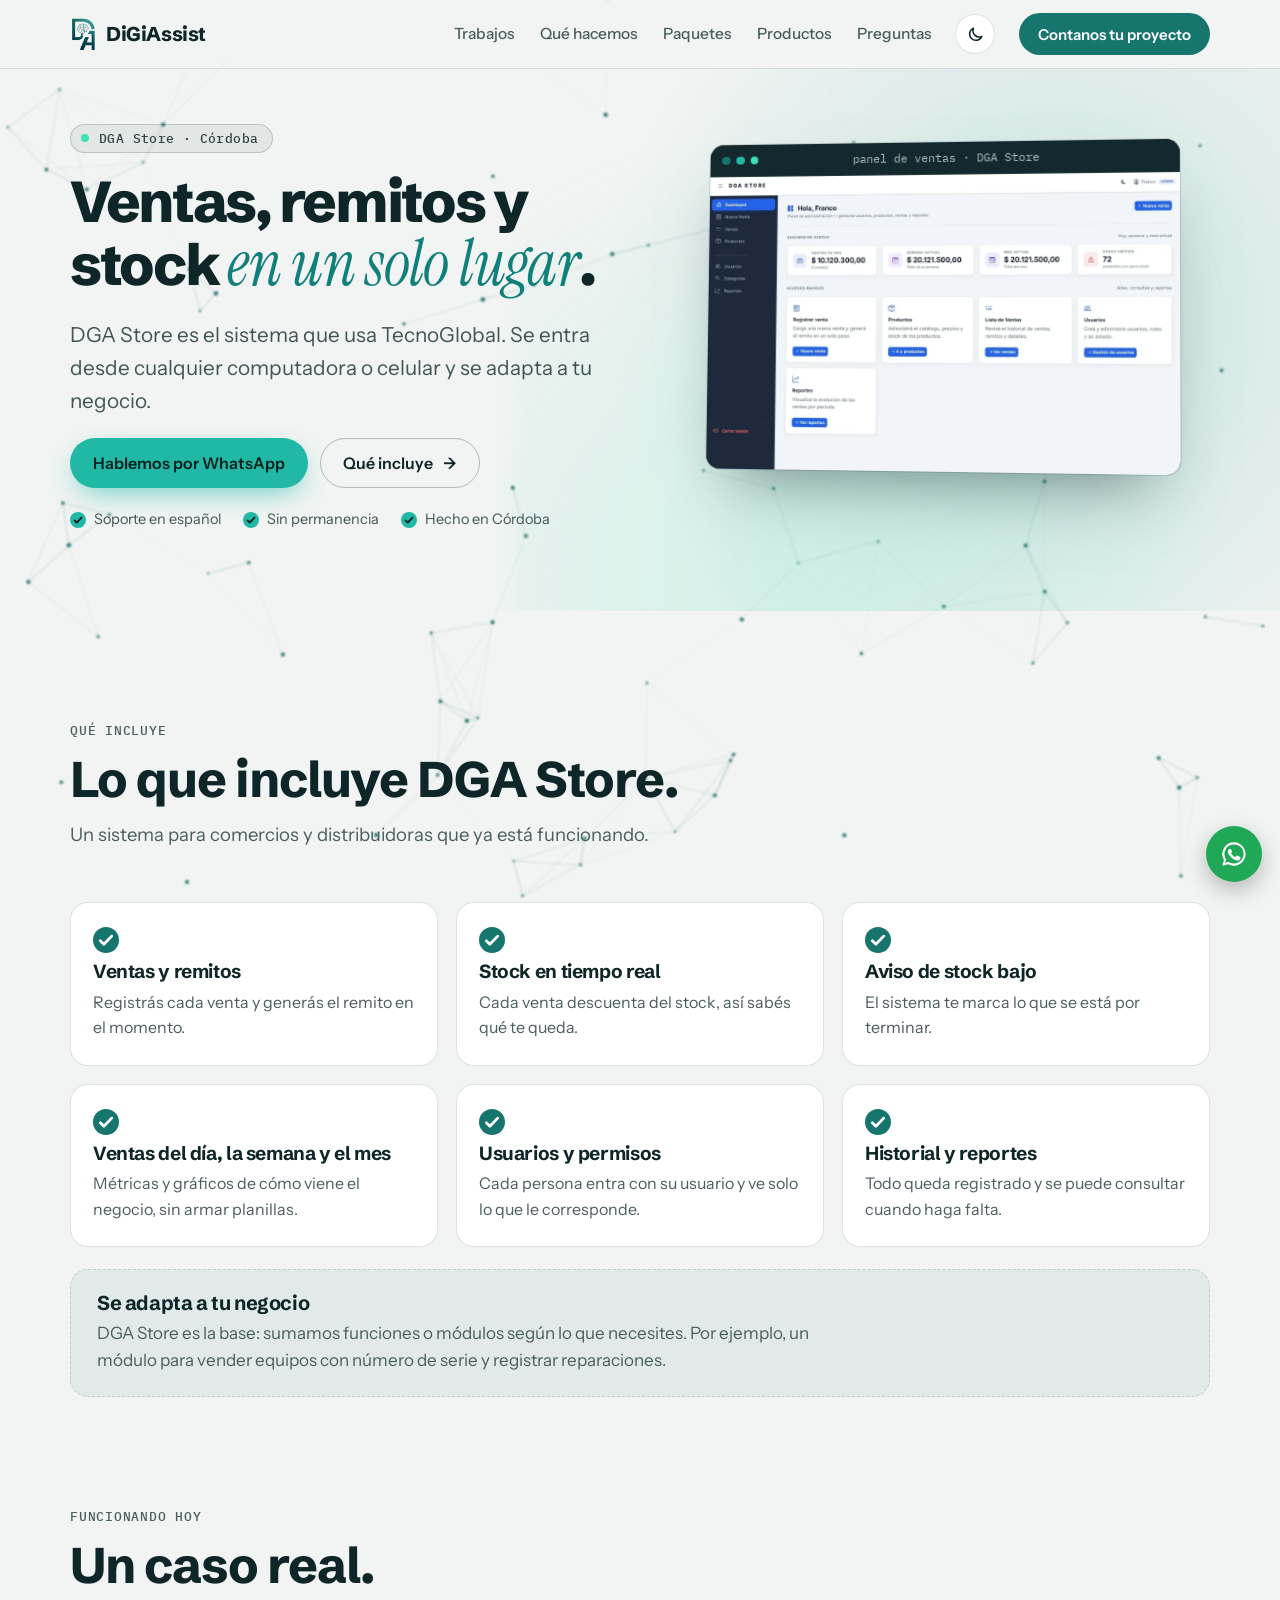
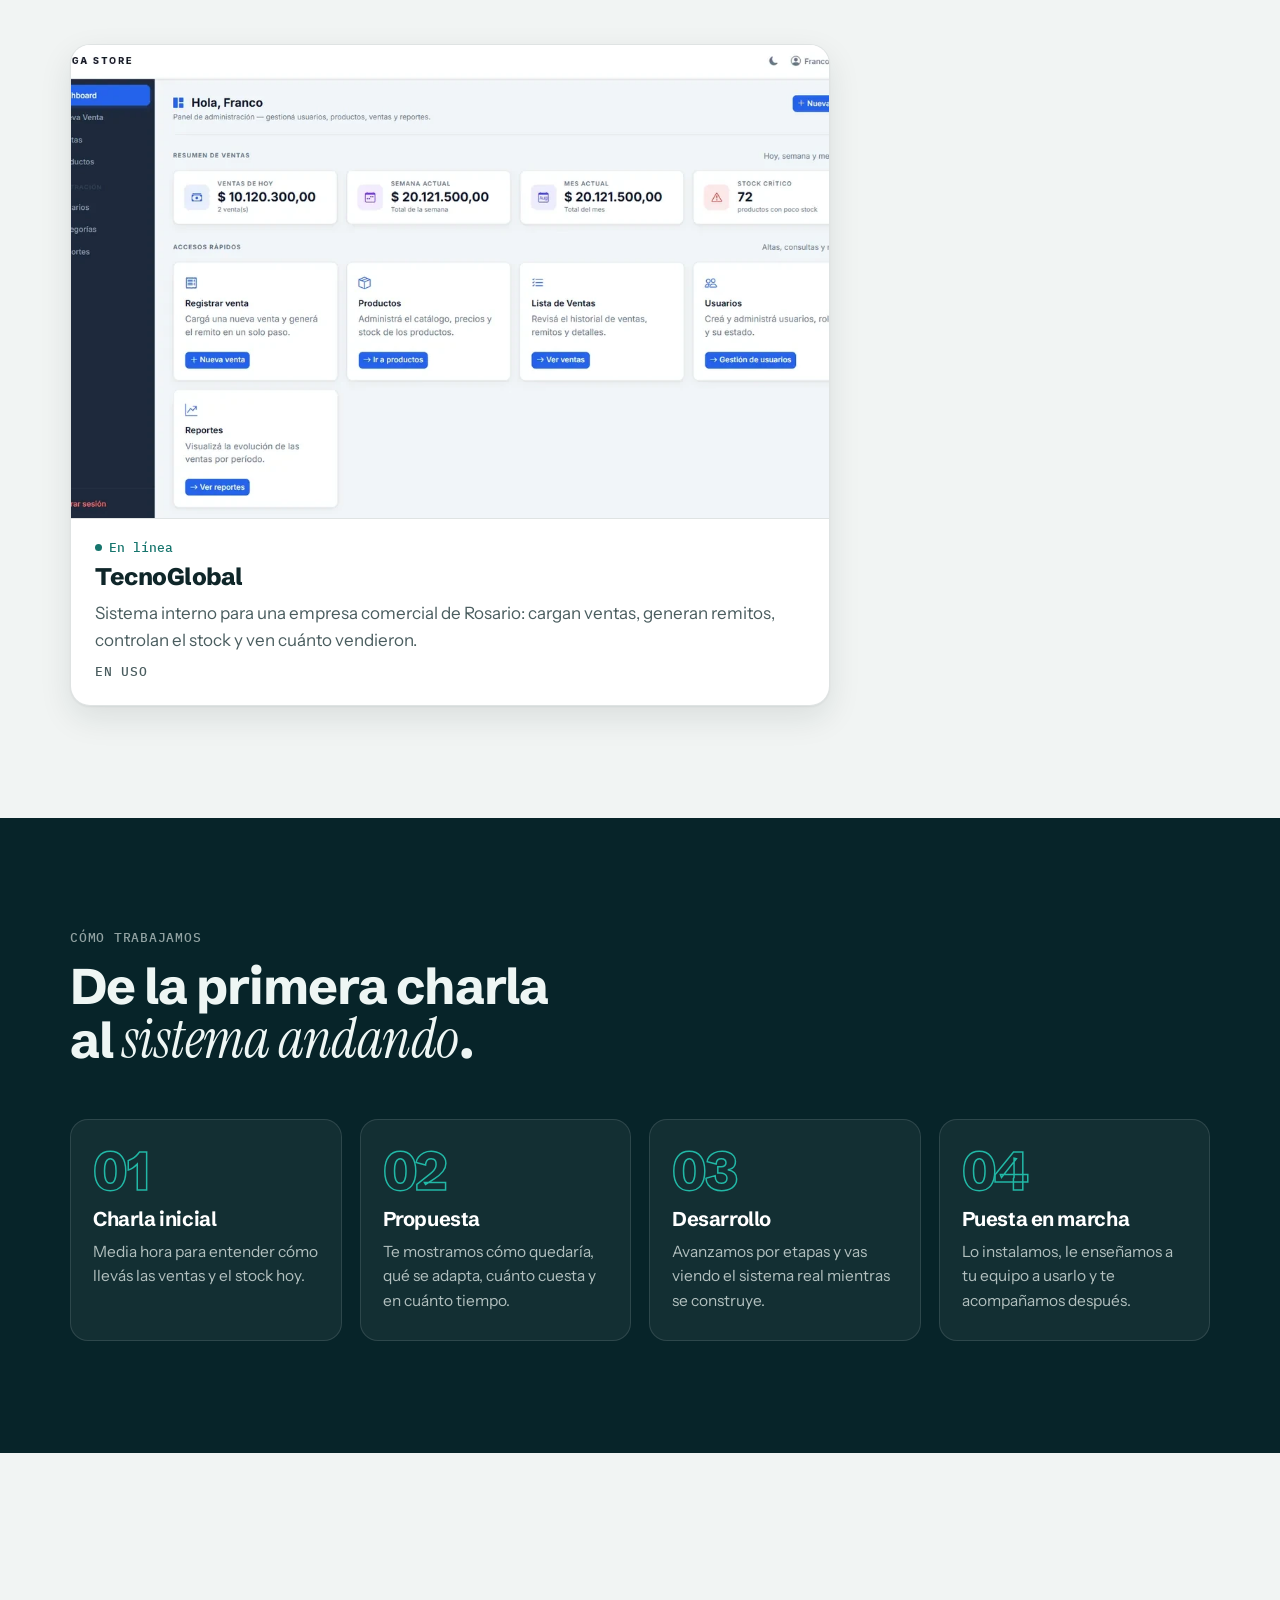
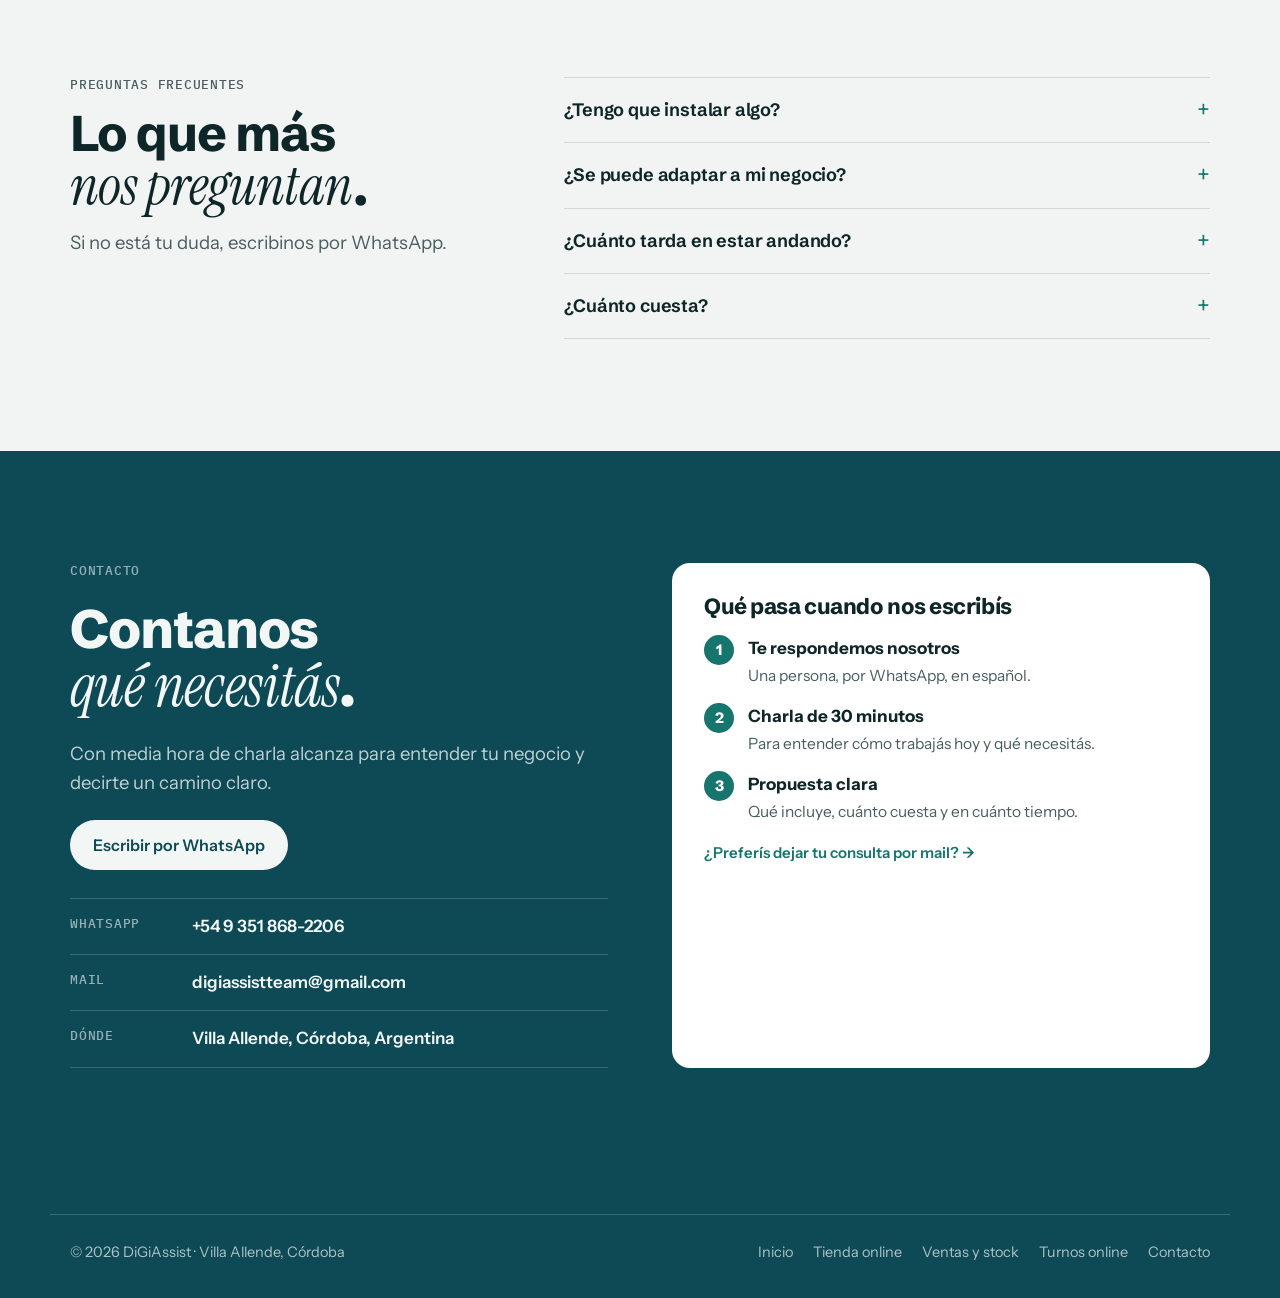
==== commit 84b41494: "Ícono de la pestaña con el logo transparente Co-Authored-By: Claude Sonnet 5.5 <noreply@anthropic.co" ====
--- a/sistema-de-ventas-y-stock/index.html
+++ b/sistema-de-ventas-y-stock/index.html
@@ -18,9 +18,9 @@
 <meta property="og:image:width" content="1200">
 <meta property="og:image:height" content="630">
 <meta name="twitter:card" content="summary_large_image">
-<link rel="icon" type="image/png" sizes="48x48" href="/images/icono-48.png">
-<link rel="icon" type="image/png" sizes="192x192" href="/images/icono-192.png">
-<link rel="apple-touch-icon" href="/images/icono-180.png">
+<link rel="icon" type="image/png" sizes="48x48" href="/images/favicon-48.png">
+<link rel="icon" type="image/png" sizes="192x192" href="/images/favicon-192.png">
+<link rel="apple-touch-icon" href="/images/apple-touch-icon.png">
 <link rel="preconnect" href="https://fonts.googleapis.com">
 <link rel="preconnect" href="https://fonts.gstatic.com" crossorigin>
 <link href="https://fonts.googleapis.com/css2?family=Schibsted+Grotesk:wght@500;600;700;800&family=Instrument+Sans:wght@400;500;600&family=IBM+Plex+Mono:wght@400;500&family=Instrument+Serif:ital@0;1&display=swap" rel="stylesheet">
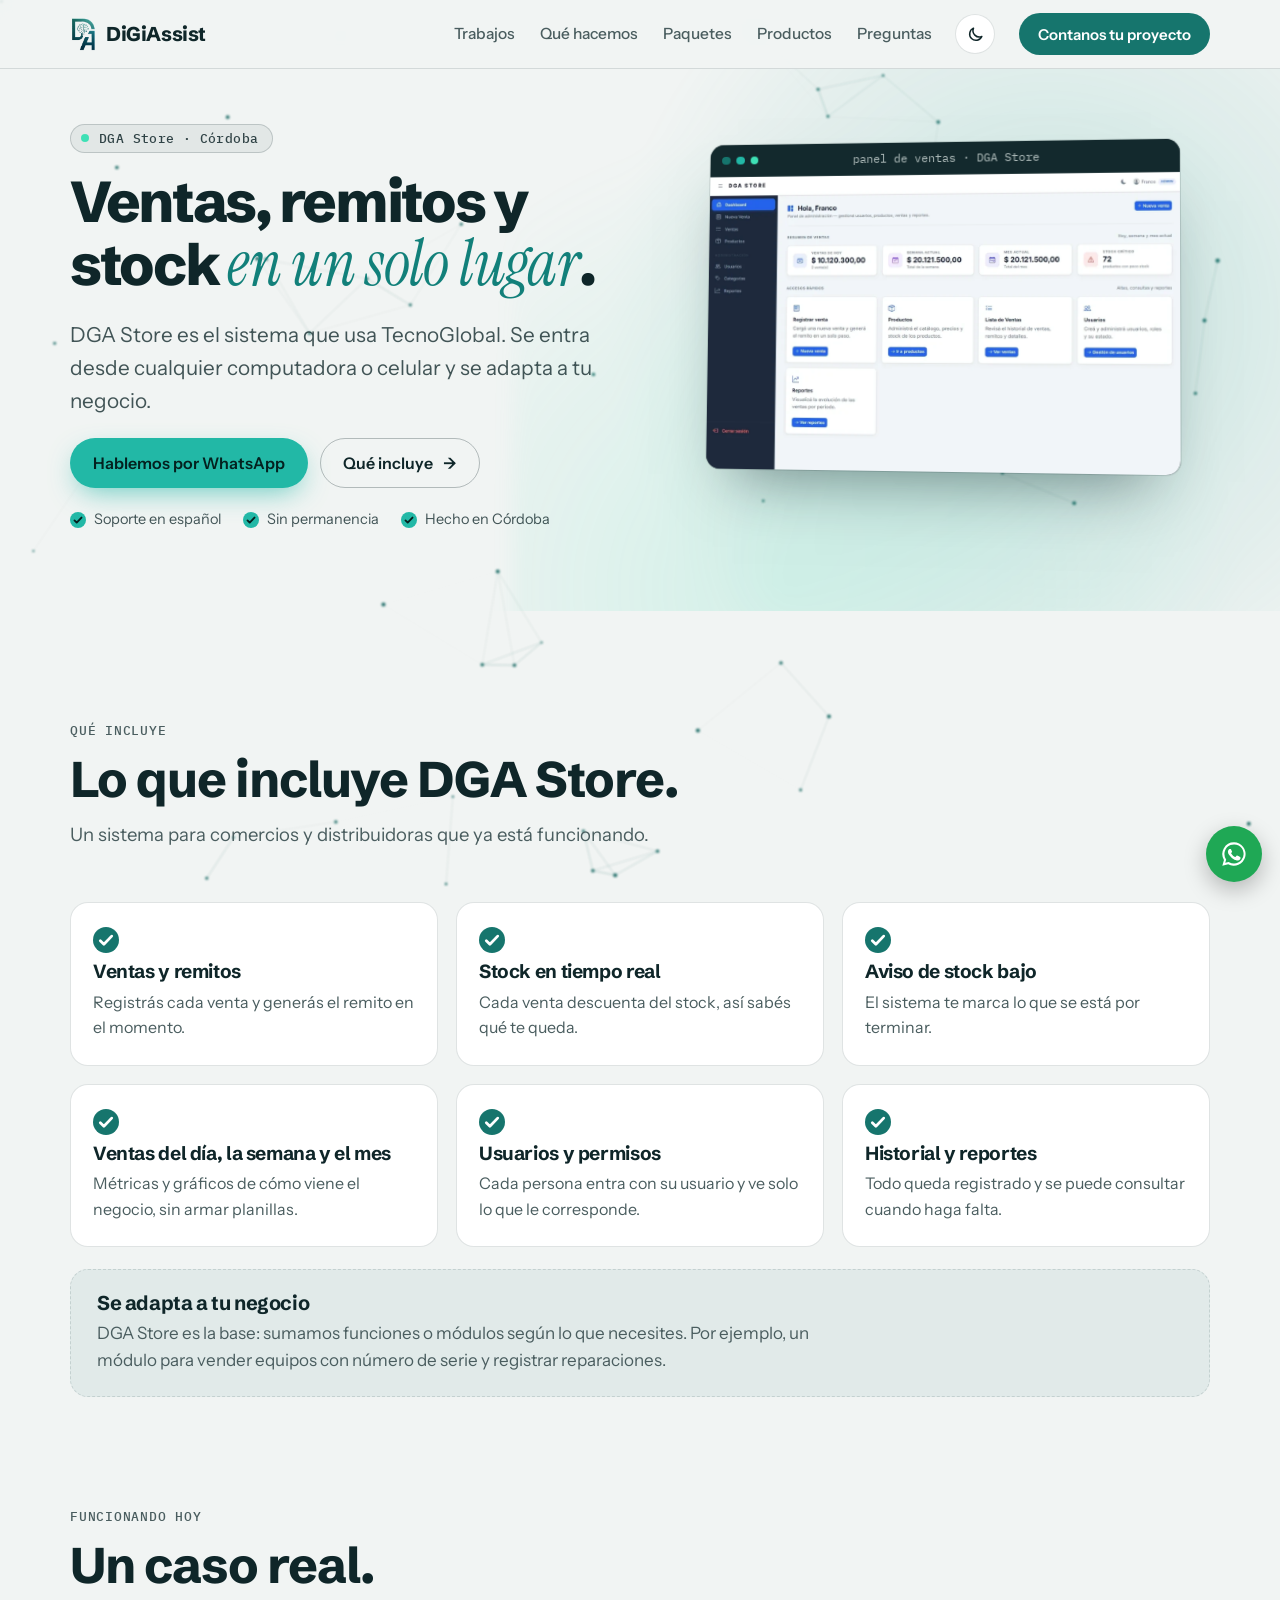
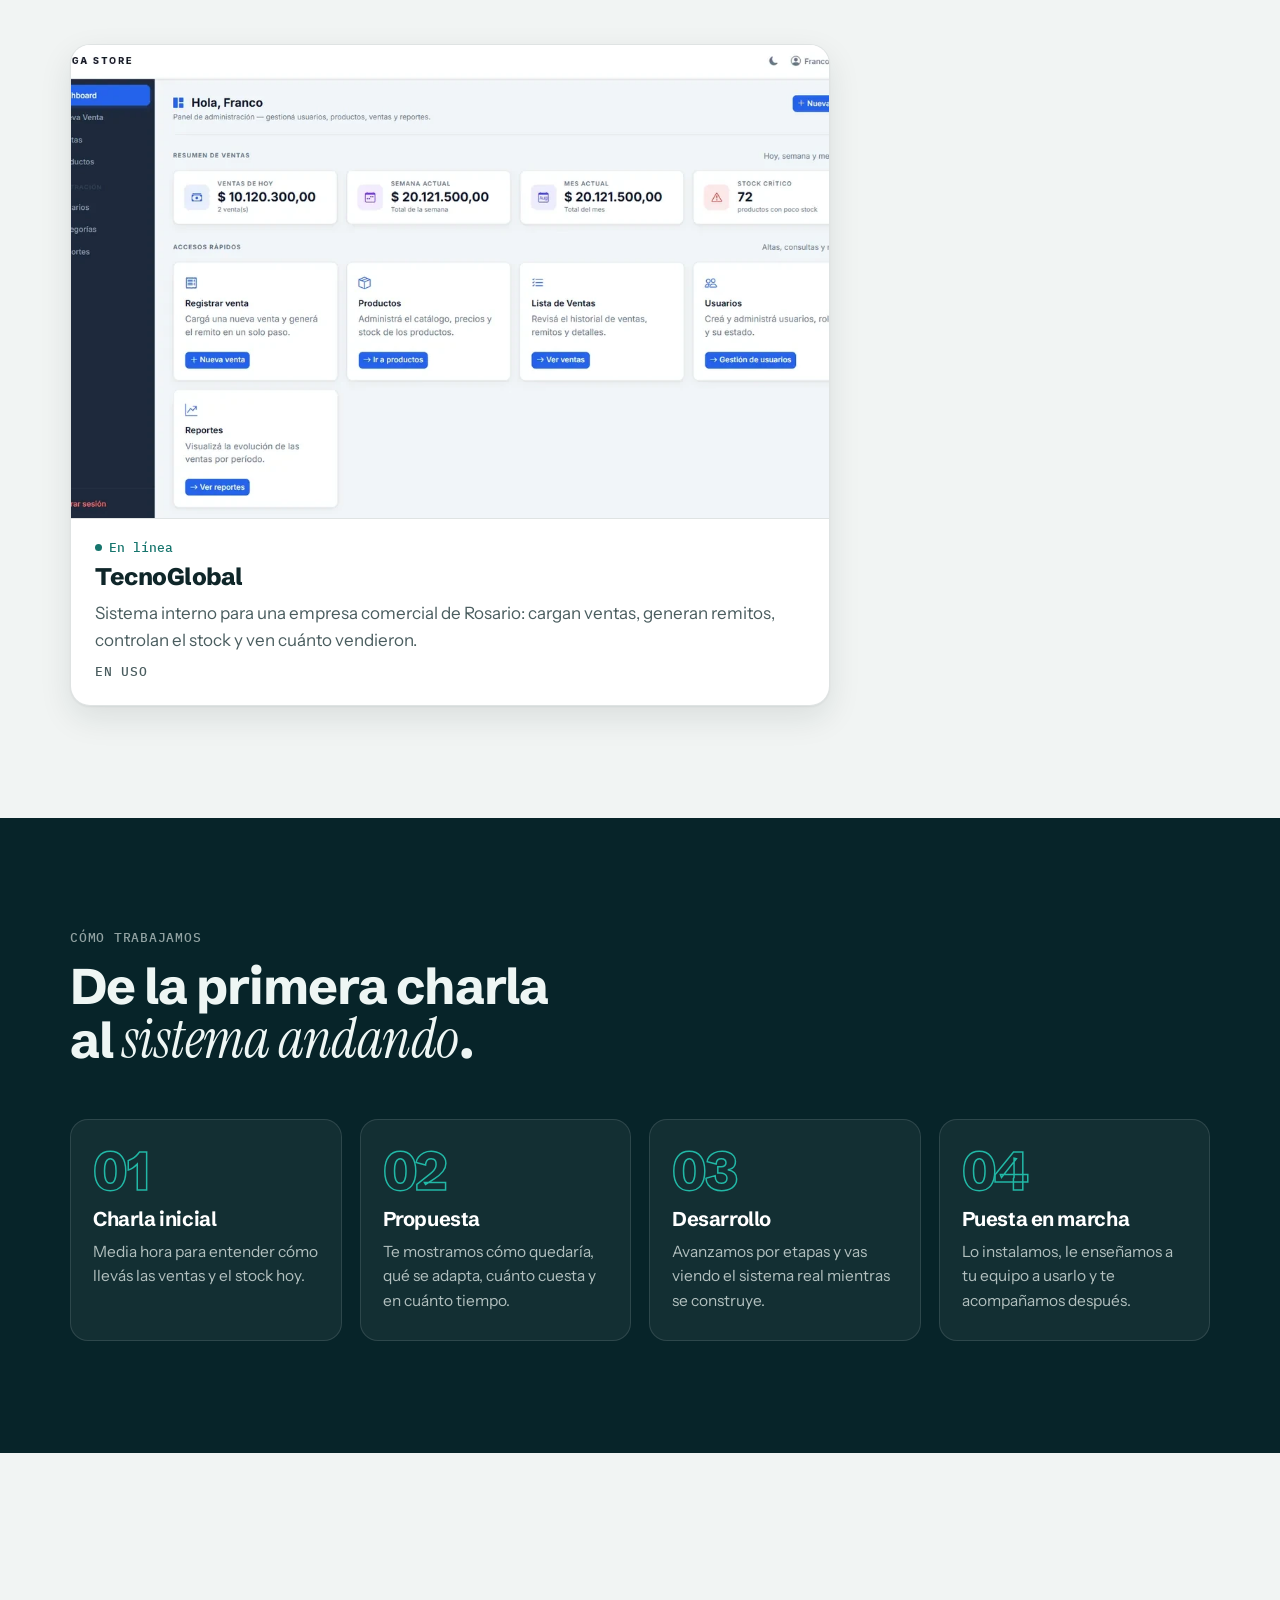
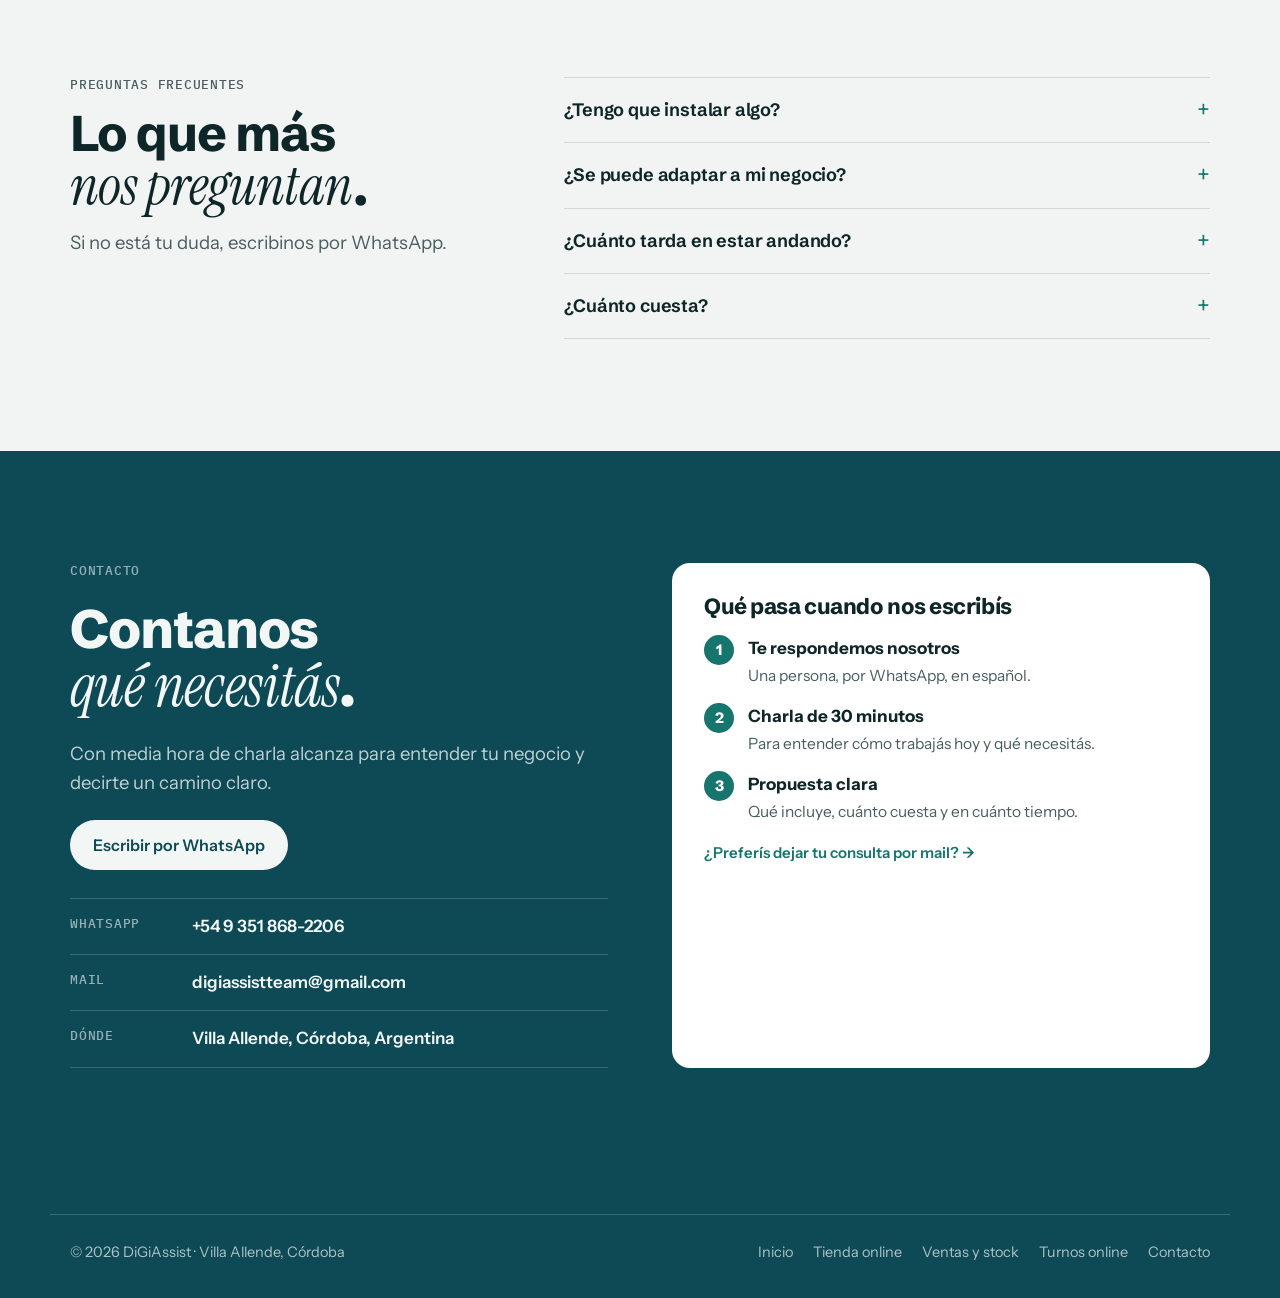
==== commit eb5a592e: "Cursor propio: punto fuerte y aro Co-Authored-By: Claude Sonnet 5.5 <noreply@anthropic.com> Claude-S" ====
--- a/sistema-de-ventas-y-stock/index.html
+++ b/sistema-de-ventas-y-stock/index.html
@@ -24,7 +24,7 @@
 <link rel="preconnect" href="https://fonts.googleapis.com">
 <link rel="preconnect" href="https://fonts.gstatic.com" crossorigin>
 <link href="https://fonts.googleapis.com/css2?family=Schibsted+Grotesk:wght@500;600;700;800&family=Instrument+Sans:wght@400;500;600&family=IBM+Plex+Mono:wght@400;500&family=Instrument+Serif:ital@0;1&display=swap" rel="stylesheet">
-<link rel="stylesheet" href="/estilo.css?v=2026-11-19i">
+<link rel="stylesheet" href="/estilo.css?v=2026-11-19j">
 <script type="application/ld+json">[{"@context": "https://schema.org", "@type": "Service", "name": "Sistema de ventas, remitos y stock", "description": "DGA Store: registrá ventas, generá remitos, controlá el stock en tiempo real y mirá cuánto vendés por día, semana y mes. Hecho en Córdoba.", "provider": {"@type": "ProfessionalService", "name": "DiGiAssist", "url": "https://digiassist.com.ar/"}, "areaServed": {"@type": "AdministrativeArea", "name": "Córdoba, Argentina"}, "url": "https://digiassist.com.ar/sistema-de-ventas-y-stock/"}, {"@context": "https://schema.org", "@type": "FAQPage", "mainEntity": [{"@type": "Question", "name": "¿Tengo que instalar algo?", "acceptedAnswer": {"@type": "Answer", "text": "No. Se usa desde el navegador, en la computadora o en el celular."}}, {"@type": "Question", "name": "¿Se puede adaptar a mi negocio?", "acceptedAnswer": {"@type": "Answer", "text": "Sí. Es la base: podemos sumar funciones, agregar módulos o conectarlo con lo que ya usás. El costo depende de cuánto haya que adaptar."}}, {"@type": "Question", "name": "¿Cuánto tarda en estar andando?", "acceptedAnswer": {"@type": "Answer", "text": "Un sistema como este, en unas tres o cuatro semanas, según lo que haya que adaptar. Se hace por etapas, con partes que ya podés usar."}}, {"@type": "Question", "name": "¿Cuánto cuesta?", "acceptedAnswer": {"@type": "Answer", "text": "Un sistema como este arranca desde USD 500 (no incluye el mantenimiento mensual); el precio final depende de cuánto haya que adaptar. Después de una charla de 30 minutos te pasamos un presupuesto claro."}}]}]</script>
 </head>
 <body>
@@ -189,6 +189,6 @@
     document.querySelectorAll(".revela").forEach((el, i) => { el.style.transitionDelay = (i % 4) * 70 + "ms"; revelar.observe(el); });
   })();
 </script>
-<script src="/comun.js?v=2026-11-19i" defer></script>
+<script src="/comun.js?v=2026-11-19j" defer></script>
 </body>
 </html>
--- a/estilo.css
+++ b/estilo.css
@@ -641,3 +641,12 @@
 .vitrina .navegador-barra i b { width: max(6px, calc(9 * var(--p))); height: max(6px, calc(9 * var(--p))); }
 .vitrina .telefono { border-radius: calc(26 * var(--p)); padding: calc(7 * var(--p)); }
 .vitrina .telefono .pantallas { border-radius: calc(20 * var(--p)); }
+
+/* ---- cursor propio: punto con brillo y aro que lo sigue (solo con mouse) ---- */
+.cursor-punto, .cursor-aro { position: fixed; top: 0; left: 0; z-index: 9999; pointer-events: none; border-radius: 50%; opacity: 0; transition: opacity .2s, width .22s, height .22s, margin .22s, background .22s, border-color .22s; }
+.cursor-punto { width: 9px; height: 9px; margin: -4.5px 0 0 -4.5px; background: #0e4a55; box-shadow: 0 0 0 2px #fff, 0 0 0 3px rgba(6, 32, 35, .3), 0 0 16px var(--acento); }
+:root[data-theme="dark"] .cursor-punto { background: #3ee0b5; box-shadow: 0 0 0 2px #061b1f, 0 0 0 3px rgba(238, 246, 244, .35), 0 0 16px #3ee0b5; }
+.cursor-aro { width: 34px; height: 34px; margin: -17px 0 0 -17px; border: 1.5px solid color-mix(in srgb, var(--acento) 85%, transparent); }
+.cursor-aro.sobre { width: 56px; height: 56px; margin: -28px 0 0 -28px; background: color-mix(in srgb, var(--acento) 14%, transparent); border-color: var(--acento); }
+.cursor-visible .cursor-punto, .cursor-visible .cursor-aro { opacity: 1; }
+html.con-cursor, html.con-cursor *:not(input):not(textarea):not(select):not(option) { cursor: none !important; }
